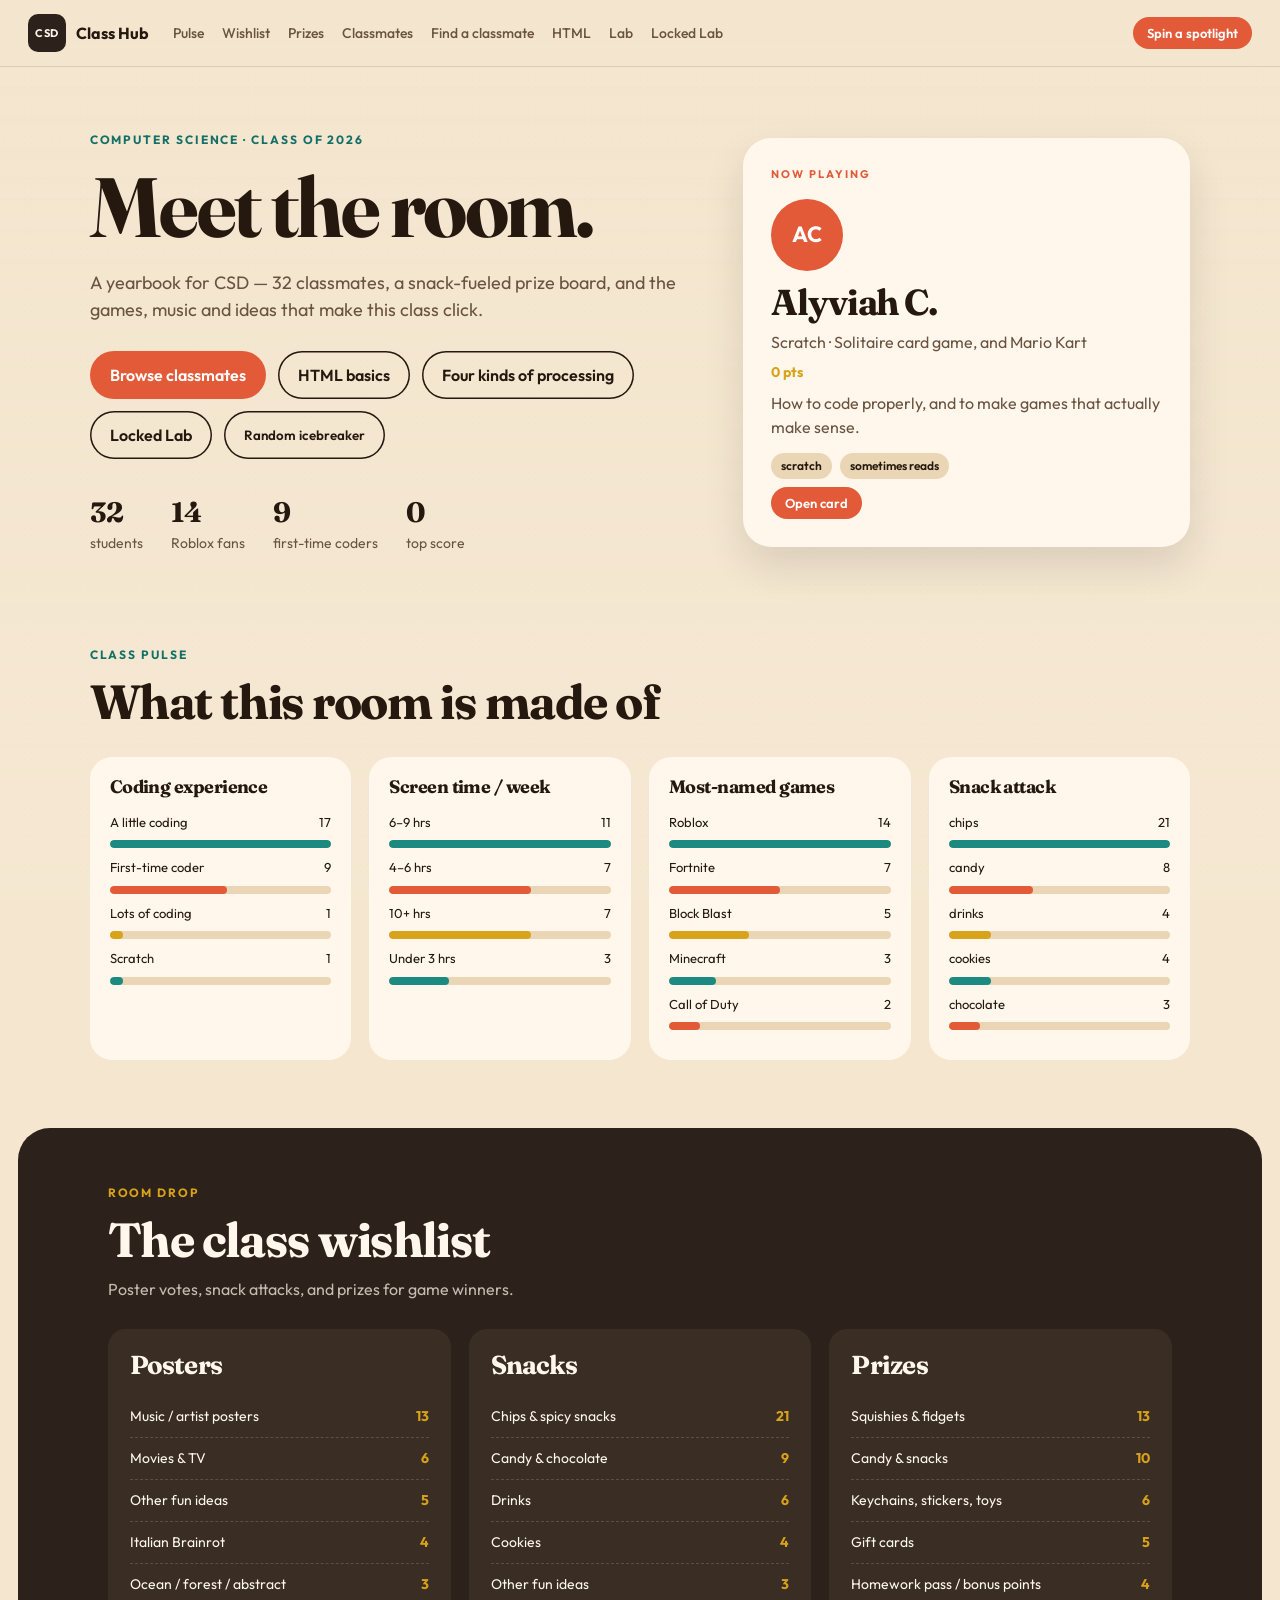
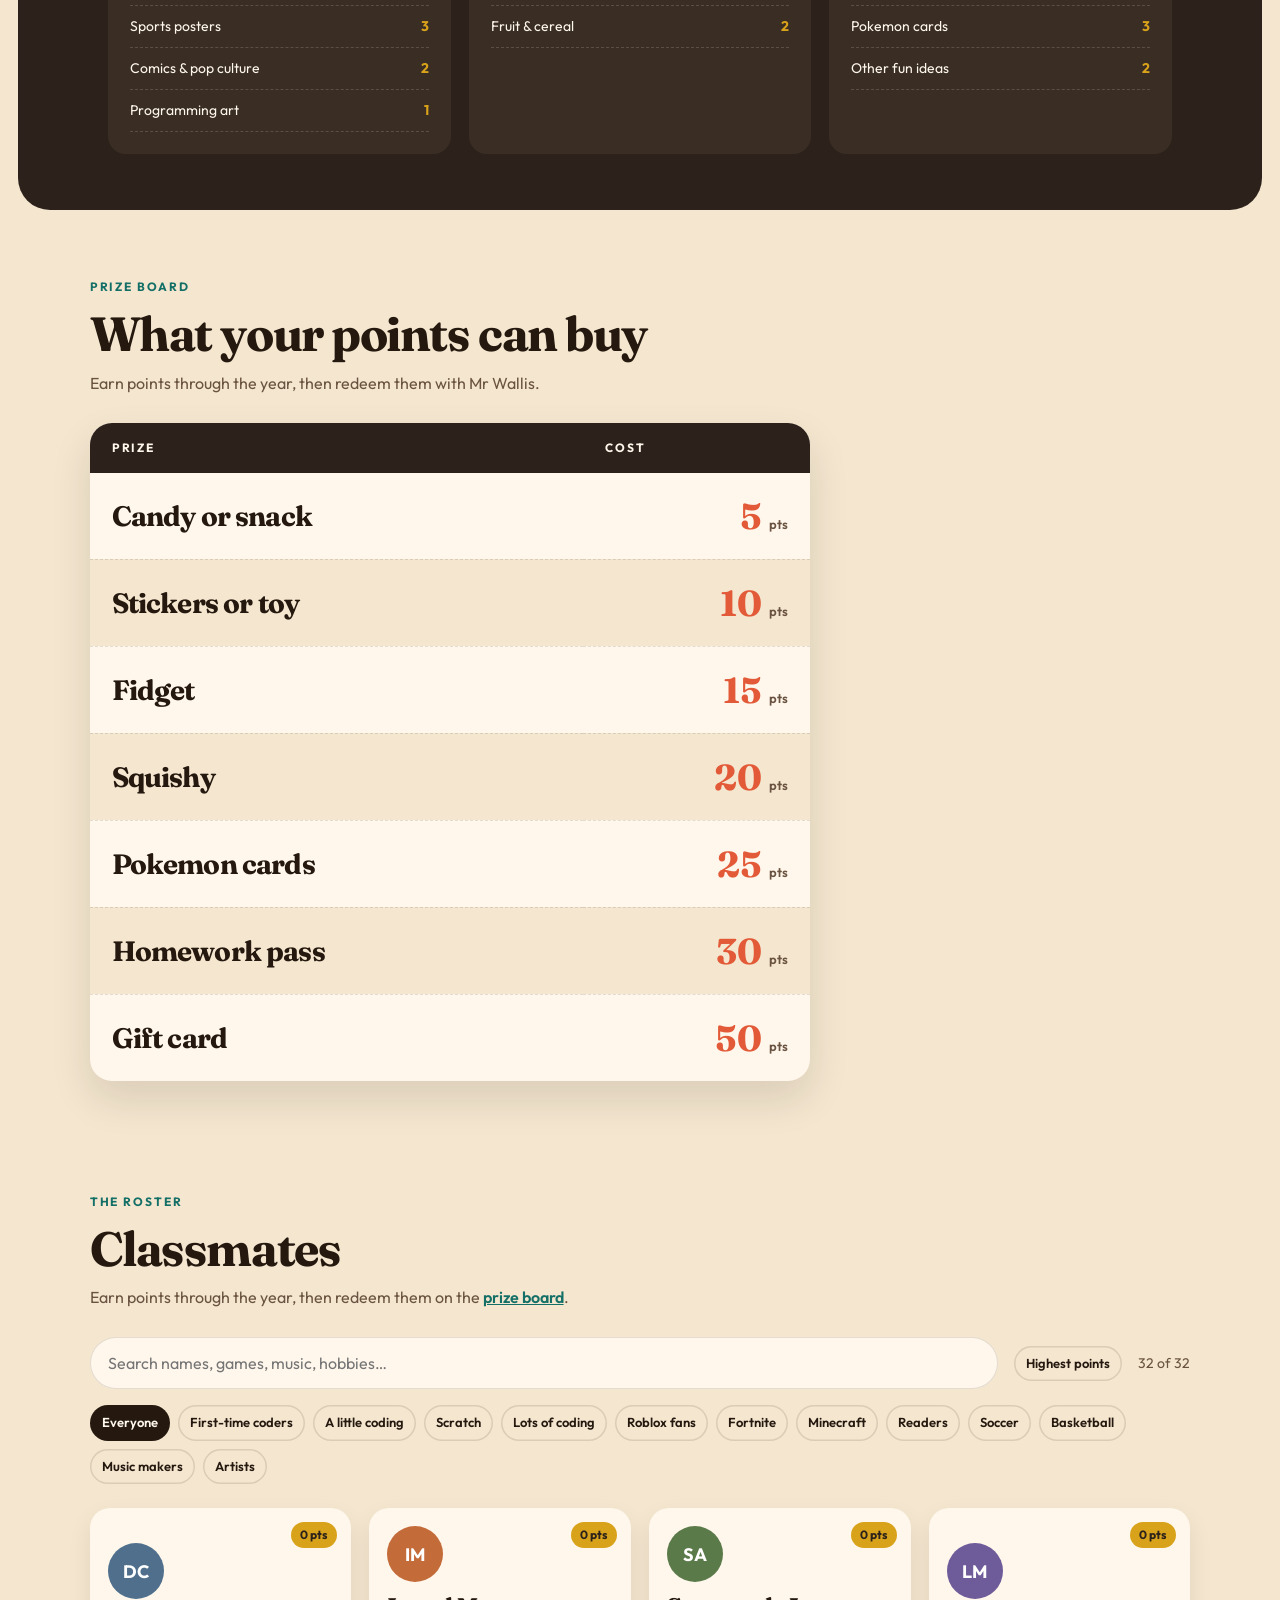
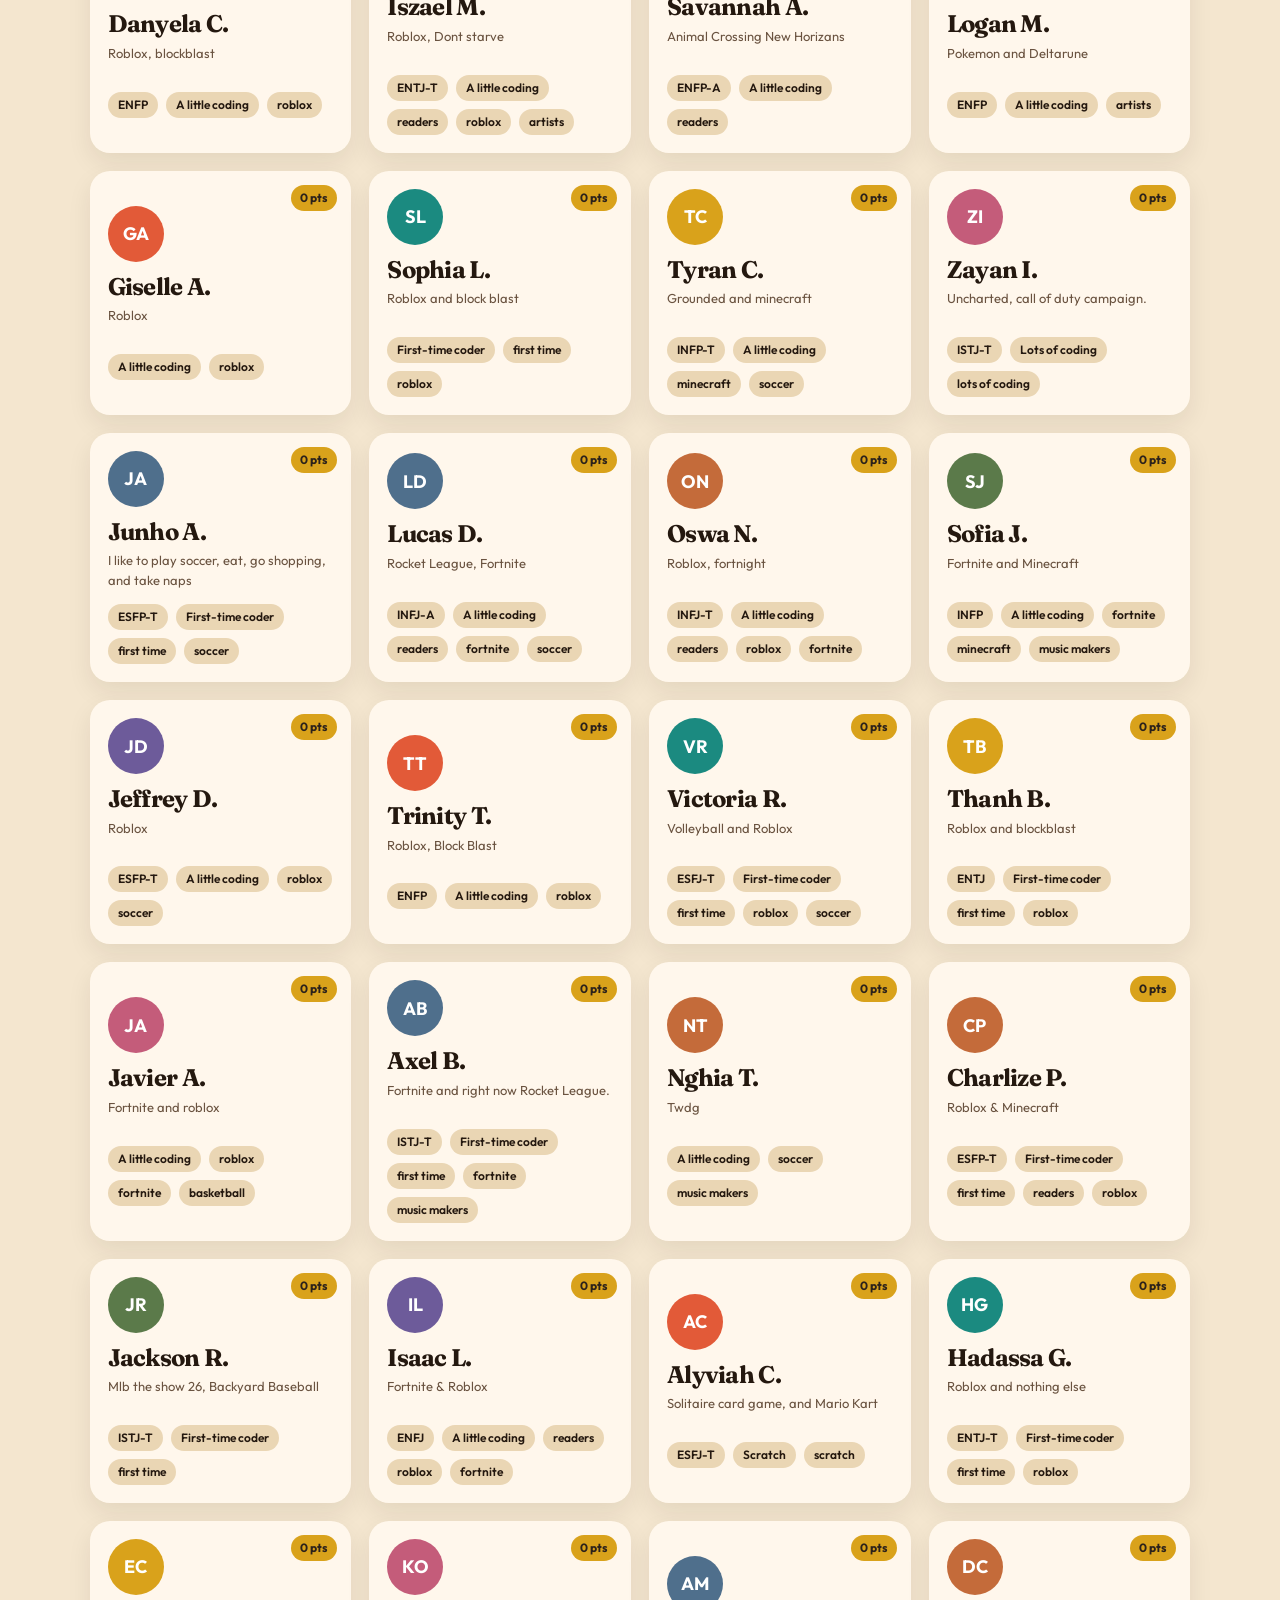
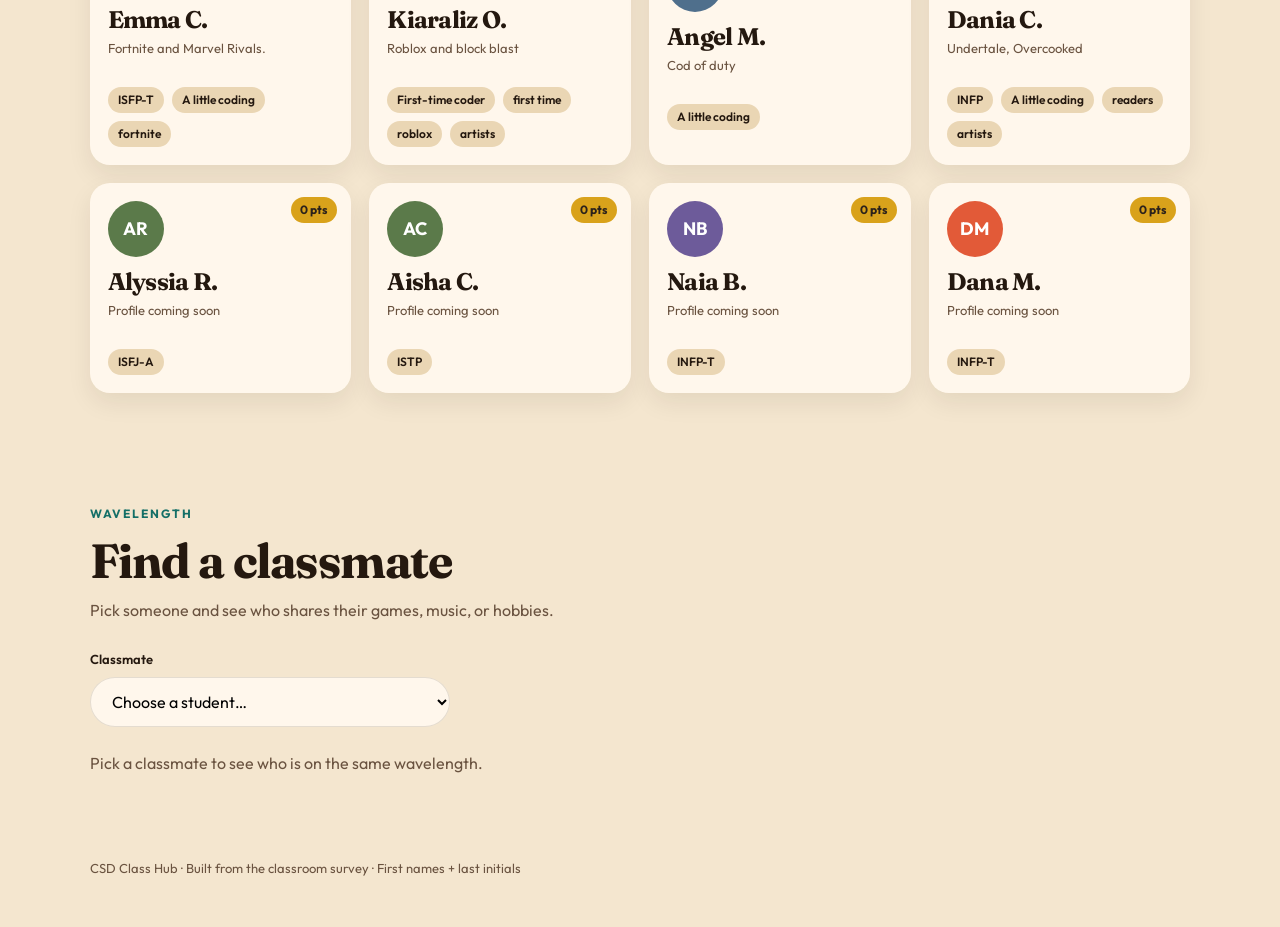
==== index.html @ 5a65ab63 "adding escape room" ====
<!doctype html>
<html lang="en">
  <head>
    <meta charset="UTF-8" />
    <meta name="viewport" content="width=device-width, initial-scale=1" />
    <title>CSD Class Hub</title>
    <link rel="preconnect" href="https://fonts.googleapis.com" />
    <link rel="preconnect" href="https://fonts.gstatic.com" crossorigin />
    <link
      href="https://fonts.googleapis.com/css2?family=Fraunces:opsz,wght@9..144,500;9..144,700&family=Outfit:wght@400;500;600;700&display=swap"
      rel="stylesheet"
    />
    <link rel="stylesheet" href="styles.css" />
  </head>
  <body>
    <div class="paper-grain" aria-hidden="true"></div>

    <header class="topbar">
      <a class="brand" href="#top">
        <span class="brand-mark" aria-hidden="true">CSD</span>
        <span class="brand-text">Class Hub</span>
      </a>
      <nav class="nav">
        <a href="#pulse">Pulse</a>
        <a href="#wishlist">Wishlist</a>
        <a href="#prizes">Prizes</a>
        <a href="#classmates">Classmates</a>
        <a href="#match">Find a classmate</a>
        <a href="html.html">HTML</a>
        <a href="lab.html">Lab</a>
        <a href="escape.html">Locked Lab</a>
      </nav>
      <a class="btn btn-tiny btn-ghost topbar-extra" href="html.html">HTML</a>
      <a class="btn btn-tiny btn-ghost topbar-extra" href="lab.html">Lab</a>
      <a class="btn btn-tiny btn-ghost topbar-extra" href="escape.html">Locked Lab</a>
      <span id="points-tools" class="points-tools" hidden>
        <button class="btn btn-tiny btn-ghost" type="button" data-points-export>
          Export points
        </button>
        <button class="btn btn-tiny btn-ghost" type="button" data-points-import>
          Import points
        </button>
      </span>
      <!-- <button class="btn btn-tiny teacher-btn" type="button" data-teacher id="teacher-btn">
        Teacher Test
      </button> -->
      <button class="btn btn-tiny" type="button" data-spotlight>Spin a spotlight</button>
      <input id="points-import" type="file" accept="application/json" hidden />
    </header>

    <!-- testting commit -->

    <main id="top">
      <section class="hero">
        <div class="hero-copy">
          <p class="kicker">Computer Science · Class of 2026</p>
          <h1>Meet the room.</h1>
          <p class="lede">
            A yearbook for CSD — 32 classmates, a snack-fueled prize board, and the games, music and
            ideas that make this class click.
          </p>
          <div class="hero-actions">
            <a class="btn btn-primary" href="#classmates">Browse classmates</a>
            <a class="btn btn-ghost" href="html.html">HTML basics</a>
            <a class="btn btn-ghost" href="lab.html">Four kinds of processing</a>
            <a class="btn btn-ghost" href="escape.html">Locked Lab</a>
            <button class="btn btn-ghost" type="button" data-spotlight>Random icebreaker</button>
          </div>
          <ul class="hero-stats">
            <li><strong id="stat-count">32</strong> students</li>
            <li><strong id="stat-roblox">0</strong> Roblox fans</li>
            <li><strong id="stat-first">0</strong> first-time coders</li>
            <li><strong id="stat-points">0</strong> top score</li>
          </ul>
        </div>

        <article class="spotlight" id="spotlight" aria-live="polite">
          <p class="spotlight-label">Now playing</p>
          <div class="spotlight-avatar" id="spotlight-avatar">??</div>
          <h2 id="spotlight-name">Loading…</h2>
          <p class="spotlight-meta" id="spotlight-meta"></p>
          <p class="spotlight-points" id="spotlight-points"></p>
          <p class="spotlight-blurb" id="spotlight-blurb"></p>
          <div class="chip-row" id="spotlight-chips"></div>
          <button class="btn btn-small" type="button" id="spotlight-open">Open card</button>
        </article>
      </section>

      <section class="section" id="pulse">
        <div class="section-head">
          <p class="kicker">Class pulse</p>
          <h2>What this room is made of</h2>
        </div>
        <div class="pulse-grid" id="pulse-grid"></div>
      </section>

      <section class="section wishlist-section" id="wishlist">
        <div class="section-head invert">
          <p class="kicker">Room drop</p>
          <h2>The class wishlist</h2>
          <p>Poster votes, snack attacks, and prizes for game winners.</p>
        </div>
        <div class="wishlist-grid" id="wishlist-grid"></div>
      </section>

      <section class="section" id="prizes">
        <div class="section-head">
          <p class="kicker">Prize board</p>
          <h2>What your points can buy</h2>
          <p>Earn points through the year, then redeem them with Mr Wallis.</p>
        </div>
        <div id="prize-grid"></div>
      </section>

      <section class="section" id="classmates">
        <div class="section-head">
          <p class="kicker">The roster</p>
          <h2>Classmates</h2>
          <p>
            Earn points through the year, then redeem them on the
            <a href="#prizes">prize board</a>.
          </p>
        </div>
        <div class="toolbar">
          <label class="search">
            <span class="sr-only">Search classmates</span>
            <input
              id="search"
              type="search"
              placeholder="Search names, games, music, hobbies…"
              autocomplete="off"
            />
          </label>
          <button class="filter-btn" type="button" data-sort="points" id="sort-points">
            Highest points
          </button>
          <p class="result-count" id="result-count"></p>
        </div>
        <div class="filters" id="filters" role="tablist" aria-label="Filters"></div>
        <div class="card-grid" id="card-grid"></div>
      </section>

      <section class="section match-section" id="match">
        <div class="section-head">
          <p class="kicker">Wavelength</p>
          <h2>Find a classmate</h2>
          <p>Pick someone and see who shares their games, music, or hobbies.</p>
        </div>
        <div class="match-controls">
          <label>
            <span>Classmate</span>
            <select id="match-select">
              <option value="">Choose a student…</option>
            </select>
          </label>
        </div>
        <div id="match-results" class="match-results"></div>
      </section>
    </main>

    <footer class="footer">
      <p>CSD Class Hub · Built from the classroom survey · First names + last initials</p>
    </footer>

    <dialog class="modal" id="modal">
      <div class="modal-inner">
        <button class="modal-close" type="button" id="modal-close" aria-label="Close">×</button>
        <div id="modal-body"></div>
      </div>
    </dialog>

    <dialog class="modal" id="teacher-dialog">
      <div class="modal-inner">
        <button class="modal-close" type="button" id="teacher-dialog-close" aria-label="Close">
          ×
        </button>
        <form id="teacher-form">
          <p class="kicker">Scorekeeper</p>
          <h2 id="teacher-dialog-title">Teacher unlock</h2>
          <p class="lede" id="teacher-dialog-copy">Enter your PIN to award and redeem points.</p>
          <label class="teacher-pin-field">
            <span class="sr-only">PIN</span>
            <input
              id="teacher-pin"
              type="password"
              inputmode="numeric"
              autocomplete="off"
              minlength="4"
              required
            />
          </label>
          <button class="btn btn-primary" type="submit" id="teacher-submit">Unlock</button>
        </form>
      </div>
    </dialog>

    <script src="data.js"></script>
    <script src="points.js"></script>
    <script src="app.js"></script>
  </body>
</html>
---- styles.css ----
:root {
  --paper: #f4e6cf;
  --paper-2: #ead6b4;
  --cream: #fff7ec;
  --ink: #24180f;
  --ink-soft: #6a5340;
  --coral: #e25a38;
  --coral-deep: #c44728;
  --teal: #1b8a80;
  --teal-deep: #146f67;
  --gold: #d9a21b;
  --stamp: #2c221b;
  --line: rgba(36, 24, 15, 0.12);
  --shadow: 0 18px 40px rgba(36, 24, 15, 0.12);
  --serif: "Fraunces", "Iowan Old Style", Georgia, serif;
  --sans: "Outfit", "Avenir Next", system-ui, sans-serif;
  --radius: 22px;
}

* {
  box-sizing: border-box;
}

html {
  scroll-behavior: smooth;
}

body {
  margin: 0;
  color: var(--ink);
  background: var(--paper);
  font-family: var(--sans);
  line-height: 1.5;
}

.paper-grain {
  pointer-events: none;
  position: fixed;
  inset: 0;
  z-index: 0;
  opacity: 0.35;
  background-image:
    radial-gradient(rgba(36, 24, 15, 0.05) 0.6px, transparent 0.7px),
    linear-gradient(180deg, transparent, rgba(255, 247, 236, 0.35));
  background-size: 7px 7px, 100% 100%;
}

body > *:not(.paper-grain) {
  position: relative;
  z-index: 1;
}

h1,
h2,
h3 {
  font-family: var(--serif);
  font-weight: 700;
  letter-spacing: -0.03em;
  line-height: 1.1;
  margin: 0;
}

p {
  margin: 0;
}

a {
  color: inherit;
}

.sr-only {
  position: absolute;
  width: 1px;
  height: 1px;
  padding: 0;
  margin: -1px;
  overflow: hidden;
  clip: rect(0, 0, 0, 0);
  border: 0;
}

.topbar {
  position: sticky;
  top: 0;
  z-index: 20;
  display: flex;
  align-items: center;
  flex-wrap: wrap;
  gap: 12px 24px;
  padding: 14px 28px;
  background: rgba(244, 230, 207, 0.88);
  backdrop-filter: blur(14px);
  border-bottom: 1px solid var(--line);
}

.brand {
  display: flex;
  align-items: center;
  gap: 10px;
  text-decoration: none;
  font-weight: 700;
}

.brand-mark {
  display: grid;
  place-items: center;
  width: 38px;
  height: 38px;
  border-radius: 10px;
  background: var(--stamp);
  color: var(--cream);
  font-size: 11px;
  letter-spacing: 0.08em;
}

.nav {
  display: flex;
  gap: 18px;
  margin-right: auto;
  font-size: 14px;
  font-weight: 500;
}

.nav a {
  text-decoration: none;
  color: var(--ink-soft);
}

.nav a:hover {
  color: var(--ink);
}

.btn.topbar-extra {
  display: none;
}

.btn {
  border: 0;
  cursor: pointer;
  font-family: inherit;
  font-weight: 600;
  text-decoration: none;
  display: inline-flex;
  align-items: center;
  justify-content: center;
  border-radius: 999px;
  transition: transform 0.18s ease, background 0.18s ease;
}

.btn:hover {
  transform: translateY(-1px);
}

.btn:active {
  transform: translateY(1px);
}

.btn-primary,
.btn-tiny,
.btn-small {
  background: var(--coral);
  color: white;
}

.btn-primary {
  padding: 12px 20px;
}

.btn-tiny {
  padding: 8px 14px;
  font-size: 13px;
}

.btn-small {
  padding: 8px 14px;
  font-size: 13px;
  margin-top: 8px;
}

.btn-ghost {
  background: transparent;
  color: var(--ink);
  padding: 12px 20px;
  box-shadow: inset 0 0 0 1.5px var(--ink);
}

.hero {
  display: grid;
  grid-template-columns: 1.15fr 0.85fr;
  gap: 48px;
  align-items: center;
  padding: 64px 7vw 36px;
}

.kicker {
  font-size: 12px;
  font-weight: 700;
  letter-spacing: 0.16em;
  text-transform: uppercase;
  color: var(--teal-deep);
  margin-bottom: 12px;
}

h1 {
  font-size: clamp(48px, 7vw, 84px);
}

.lede {
  margin-top: 16px;
  max-width: 38rem;
  font-size: 18px;
  color: var(--ink-soft);
}

.hero-actions {
  display: flex;
  gap: 12px;
  margin-top: 28px;
  flex-wrap: wrap;
}

.hero-stats {
  display: flex;
  gap: 28px;
  list-style: none;
  padding: 0;
  margin: 32px 0 0;
  color: var(--ink-soft);
  font-size: 14px;
}

.hero-stats strong {
  display: block;
  font-family: var(--serif);
  font-size: 28px;
  color: var(--ink);
}

.spotlight {
  background: var(--cream);
  border-radius: 28px;
  padding: 28px;
  box-shadow: var(--shadow);
  transform: rotate(1.2deg);
  animation: rise 0.7s ease both;
}

.spotlight.is-swap {
  animation: pop 0.45s ease;
}

.spotlight-label {
  font-size: 11px;
  font-weight: 700;
  letter-spacing: 0.18em;
  text-transform: uppercase;
  color: var(--coral);
}

.spotlight-avatar,
.avatar {
  display: grid;
  place-items: center;
  width: 72px;
  height: 72px;
  margin: 16px 0 12px;
  border-radius: 50%;
  color: white;
  font-weight: 700;
  font-size: 22px;
}

.spotlight h2 {
  font-size: 36px;
}

.spotlight-meta,
.spotlight-blurb {
  color: var(--ink-soft);
  margin-top: 8px;
}

.chip-row {
  display: flex;
  flex-wrap: wrap;
  gap: 8px;
  margin-top: 14px;
}

.chip {
  background: var(--paper-2);
  color: var(--ink);
  border-radius: 999px;
  padding: 4px 10px;
  font-size: 12px;
  font-weight: 600;
}

.section {
  padding: 56px 7vw;
  scroll-margin-top: 76px;
}

.section-head {
  max-width: 40rem;
  margin-bottom: 28px;
}

.section-head h2 {
  font-size: clamp(32px, 4vw, 48px);
}

.section-head p:last-child {
  margin-top: 10px;
  color: var(--ink-soft);
}

.pulse-grid,
.wishlist-grid,
.card-grid {
  display: grid;
  gap: 18px;
}

.pulse-grid {
  grid-template-columns: repeat(4, 1fr);
}

.panel {
  background: var(--cream);
  border-radius: var(--radius);
  padding: 20px;
  animation: rise 0.6s ease both;
}

.panel h3 {
  font-size: 18px;
  margin-bottom: 16px;
}

.bar {
  display: grid;
  grid-template-columns: 1fr auto;
  gap: 8px;
  align-items: center;
  margin-bottom: 10px;
  font-size: 13px;
}

.bar-track {
  grid-column: 1 / -1;
  height: 8px;
  border-radius: 99px;
  background: var(--paper-2);
  overflow: hidden;
}

.bar-fill {
  height: 100%;
  width: 0;
  background: var(--teal);
  border-radius: inherit;
  transition: width 0.8s ease;
}

.bar:nth-child(3n) .bar-fill {
  background: var(--coral);
}

.bar:nth-child(4n) .bar-fill {
  background: var(--gold);
}

.wishlist-section {
  background: var(--stamp);
  color: var(--cream);
  margin: 12px 18px;
  border-radius: 32px;
}

.section-head.invert .kicker {
  color: var(--gold);
}

.section-head.invert p:last-child {
  color: rgba(255, 247, 236, 0.72);
}

.wishlist-grid {
  grid-template-columns: repeat(3, 1fr);
}

.ticket {
  background: #3a2e24;
  border-radius: 18px;
  padding: 22px;
  min-height: 280px;
}

.ticket ul {
  list-style: none;
  padding: 0;
  margin: 0;
}

.ticket h3 {
  font-size: 26px;
  margin-bottom: 16px;
}

.ticket li {
  display: flex;
  justify-content: space-between;
  gap: 12px;
  padding: 10px 0;
  border-bottom: 1px dashed rgba(255, 247, 236, 0.16);
  font-size: 14px;
}

.ticket b {
  color: var(--gold);
}

.section-head a {
  color: var(--teal-deep);
  font-weight: 600;
}

.prize-chart {
  width: 100%;
  max-width: 720px;
  border-collapse: collapse;
  background: var(--cream);
  border-radius: 22px;
  overflow: hidden;
  box-shadow: var(--shadow);
}

.prize-chart th,
.prize-chart td {
  padding: 16px 22px;
  text-align: left;
}

.prize-chart thead th {
  font-size: 12px;
  font-weight: 700;
  letter-spacing: 0.16em;
  text-transform: uppercase;
  background: var(--stamp);
  color: var(--cream);
}

.prize-chart tbody th {
  font-family: var(--serif);
  font-size: clamp(22px, 3vw, 28px);
  font-weight: 700;
  letter-spacing: -0.03em;
}

.prize-chart tbody tr:nth-child(even) {
  background: var(--paper);
}

.prize-chart tbody tr:not(:last-child) th,
.prize-chart tbody tr:not(:last-child) td {
  border-bottom: 1px dashed var(--line);
}

.prize-chart td {
  text-align: right;
  white-space: nowrap;
}

.prize-chart td b {
  font-family: var(--serif);
  font-size: clamp(28px, 4vw, 36px);
  font-weight: 700;
  color: var(--coral);
}

.prize-chart td span {
  margin-left: 4px;
  font-size: 13px;
  font-weight: 600;
  color: var(--ink-soft);
}

.toolbar {
  display: flex;
  align-items: center;
  gap: 16px;
  margin-bottom: 16px;
}

.search {
  flex: 1;
}

.search input,
.match-controls select {
  width: 100%;
  border: 0;
  border-radius: 999px;
  padding: 14px 18px;
  font: inherit;
  background: var(--cream);
  box-shadow: inset 0 0 0 1px var(--line);
}

.result-count {
  color: var(--ink-soft);
  font-size: 14px;
  white-space: nowrap;
}

.filters {
  display: flex;
  flex-wrap: wrap;
  gap: 8px;
  margin-bottom: 24px;
}

.filter-btn {
  border: 0;
  background: transparent;
  box-shadow: inset 0 0 0 1.5px var(--line);
  color: var(--ink);
  border-radius: 999px;
  padding: 8px 12px;
  font: inherit;
  font-size: 13px;
  font-weight: 600;
  cursor: pointer;
}

.filter-btn.is-on,
.filter-btn:hover {
  background: var(--ink);
  color: var(--cream);
  box-shadow: none;
}

.card-grid {
  grid-template-columns: repeat(auto-fill, minmax(230px, 1fr));
}

.person-card {
  position: relative;
  background: var(--cream);
  border-radius: 20px;
  padding: 18px;
  text-align: left;
  cursor: pointer;
  border: 0;
  font: inherit;
  color: inherit;
  box-shadow: 0 10px 24px rgba(36, 24, 15, 0.08);
  animation: rise 0.5s ease both;
  transition: transform 0.2s ease;
}

.points-badge {
  position: absolute;
  top: 14px;
  right: 14px;
  background: var(--gold);
  color: var(--stamp);
  border-radius: 999px;
  padding: 4px 9px;
  font-size: 12px;
  font-weight: 700;
}

.spotlight-points {
  margin-top: 8px;
  color: var(--gold);
  font-weight: 700;
  font-size: 14px;
}

.points-tools {
  display: flex;
  flex-wrap: wrap;
  gap: 8px;
}

.points-tools[hidden] {
  display: none;
}

.teacher-btn.is-on {
  background: var(--teal);
}

.btn-ghost.btn-tiny,
.btn-ghost.btn-small {
  background: transparent;
  color: var(--ink);
  box-shadow: inset 0 0 0 1.5px var(--ink);
  padding: 8px 14px;
}

.points-tools .btn-ghost {
  color: var(--ink);
  background: transparent;
  box-shadow: inset 0 0 0 1.5px var(--ink);
}

.points-panel {
  margin-top: 18px;
  padding: 16px;
  background: var(--paper);
  border-radius: 16px;
}

.points-head {
  display: flex;
  align-items: baseline;
  justify-content: space-between;
  gap: 12px;
}

.points-head .kicker {
  margin-bottom: 0;
}

.points-total {
  font-family: var(--serif);
  font-size: 28px;
  font-weight: 700;
  letter-spacing: -0.03em;
}

.points-total span {
  font-family: var(--sans);
  font-size: 13px;
  font-weight: 600;
  color: var(--ink-soft);
}

.points-msg,
.points-locked {
  margin-top: 10px;
  font-size: 14px;
  color: var(--coral-deep);
}

.points-locked {
  color: var(--ink-soft);
}

.points-sub {
  margin: 14px 0 8px;
  font-size: 11px;
  font-weight: 700;
  letter-spacing: 0.12em;
  text-transform: uppercase;
  color: var(--teal-deep);
}

.points-actions {
  display: flex;
  flex-wrap: wrap;
  gap: 8px;
  margin-top: 12px;
}

.points-actions .btn {
  margin-top: 0;
}

.points-note,
.points-custom,
.teacher-pin-field {
  display: block;
  margin-top: 12px;
}

.points-note input,
.points-custom input,
.teacher-pin-field input {
  width: 100%;
  border: 0;
  border-radius: 999px;
  padding: 12px 16px;
  font: inherit;
  background: var(--cream);
  box-shadow: inset 0 0 0 1px var(--line);
}

.points-custom {
  display: flex;
  gap: 8px;
  align-items: center;
}

.points-custom input {
  flex: 1;
  min-width: 0;
}

.points-custom .btn {
  margin-top: 0;
  flex-shrink: 0;
}

.points-log {
  list-style: none;
  padding: 12px 0 0;
  margin: 12px 0 0;
  border-top: 1px dashed var(--line);
}

.points-log li {
  display: grid;
  grid-template-columns: auto 1fr auto;
  gap: 10px;
  align-items: baseline;
  padding: 6px 0;
  font-size: 13px;
}

.points-log b {
  color: var(--teal-deep);
  font-variant-numeric: tabular-nums;
}

.points-log time {
  color: var(--ink-soft);
  font-size: 12px;
}

.modal-inner .lede {
  margin: 8px 0 16px;
  font-size: 15px;
}

#teacher-form .btn-primary {
  margin-top: 16px;
}

.person-card:hover {
  transform: translateY(-6px) rotate(-0.6deg);
}

.person-card .avatar {
  width: 56px;
  height: 56px;
  font-size: 18px;
  margin: 0 0 12px;
}

.person-card h3 {
  font-size: 24px;
}

.person-card .meta {
  color: var(--ink-soft);
  font-size: 13px;
  margin: 6px 0 10px;
  min-height: 2.6em;
}

.match-controls {
  max-width: 360px;
  margin-bottom: 24px;
}

.match-controls span {
  display: block;
  font-size: 13px;
  font-weight: 600;
  margin-bottom: 8px;
}

.match-results {
  display: grid;
  gap: 12px;
}

.match-card {
  display: grid;
  grid-template-columns: auto 1fr auto;
  gap: 14px;
  align-items: center;
  background: var(--cream);
  border-radius: 16px;
  padding: 14px 16px;
  cursor: pointer;
  border: 0;
  font: inherit;
  text-align: left;
  color: inherit;
}

.match-card .avatar {
  width: 44px;
  height: 44px;
  font-size: 14px;
  margin: 0;
}

.match-empty {
  color: var(--ink-soft);
}

.footer {
  padding: 28px 7vw 48px;
  color: var(--ink-soft);
  font-size: 13px;
}

.modal {
  border: 0;
  padding: 0;
  background: transparent;
  max-width: min(640px, calc(100vw - 32px));
}

.modal::backdrop {
  background: rgba(36, 24, 15, 0.45);
}

.modal-inner {
  background: var(--cream);
  border-radius: 28px;
  padding: 28px;
  position: relative;
  box-shadow: var(--shadow);
}

.modal-close {
  position: absolute;
  top: 12px;
  right: 16px;
  border: 0;
  background: transparent;
  font-size: 28px;
  cursor: pointer;
  color: var(--ink-soft);
}

.modal-grid {
  display: grid;
  gap: 10px;
  margin-top: 18px;
}

.modal-grid div {
  background: var(--paper);
  border-radius: 14px;
  padding: 12px 14px;
}

.modal-grid dt {
  font-size: 11px;
  font-weight: 700;
  letter-spacing: 0.12em;
  text-transform: uppercase;
  color: var(--teal-deep);
}

.modal-grid dd {
  margin: 4px 0 0;
}

.hope-quote {
  margin-top: 16px;
  padding: 14px 16px;
  border-left: 3px solid var(--coral);
  font-family: var(--serif);
  font-size: 20px;
  line-height: 1.35;
}

@keyframes rise {
  from {
    opacity: 0;
    transform: translateY(16px);
  }
  to {
    opacity: 1;
    transform: none;
  }
}

@keyframes pop {
  0% {
    transform: rotate(1.2deg) scale(0.96);
  }
  60% {
    transform: rotate(-1deg) scale(1.03);
  }
  100% {
    transform: rotate(1.2deg) scale(1);
  }
}

@media (max-width: 980px) {
  .hero,
  .pulse-grid,
  .wishlist-grid {
    grid-template-columns: 1fr;
  }

  .nav {
    display: none;
  }

  .btn.topbar-extra {
    display: inline-flex;
    margin-right: auto;
  }

  .wishlist-section {
    margin: 0;
    border-radius: 0;
  }
}

@media (prefers-reduced-motion: reduce) {
  *,
  *::before,
  *::after {
    animation: none !important;
    transition: none !important;
    scroll-behavior: auto !important;
  }
}
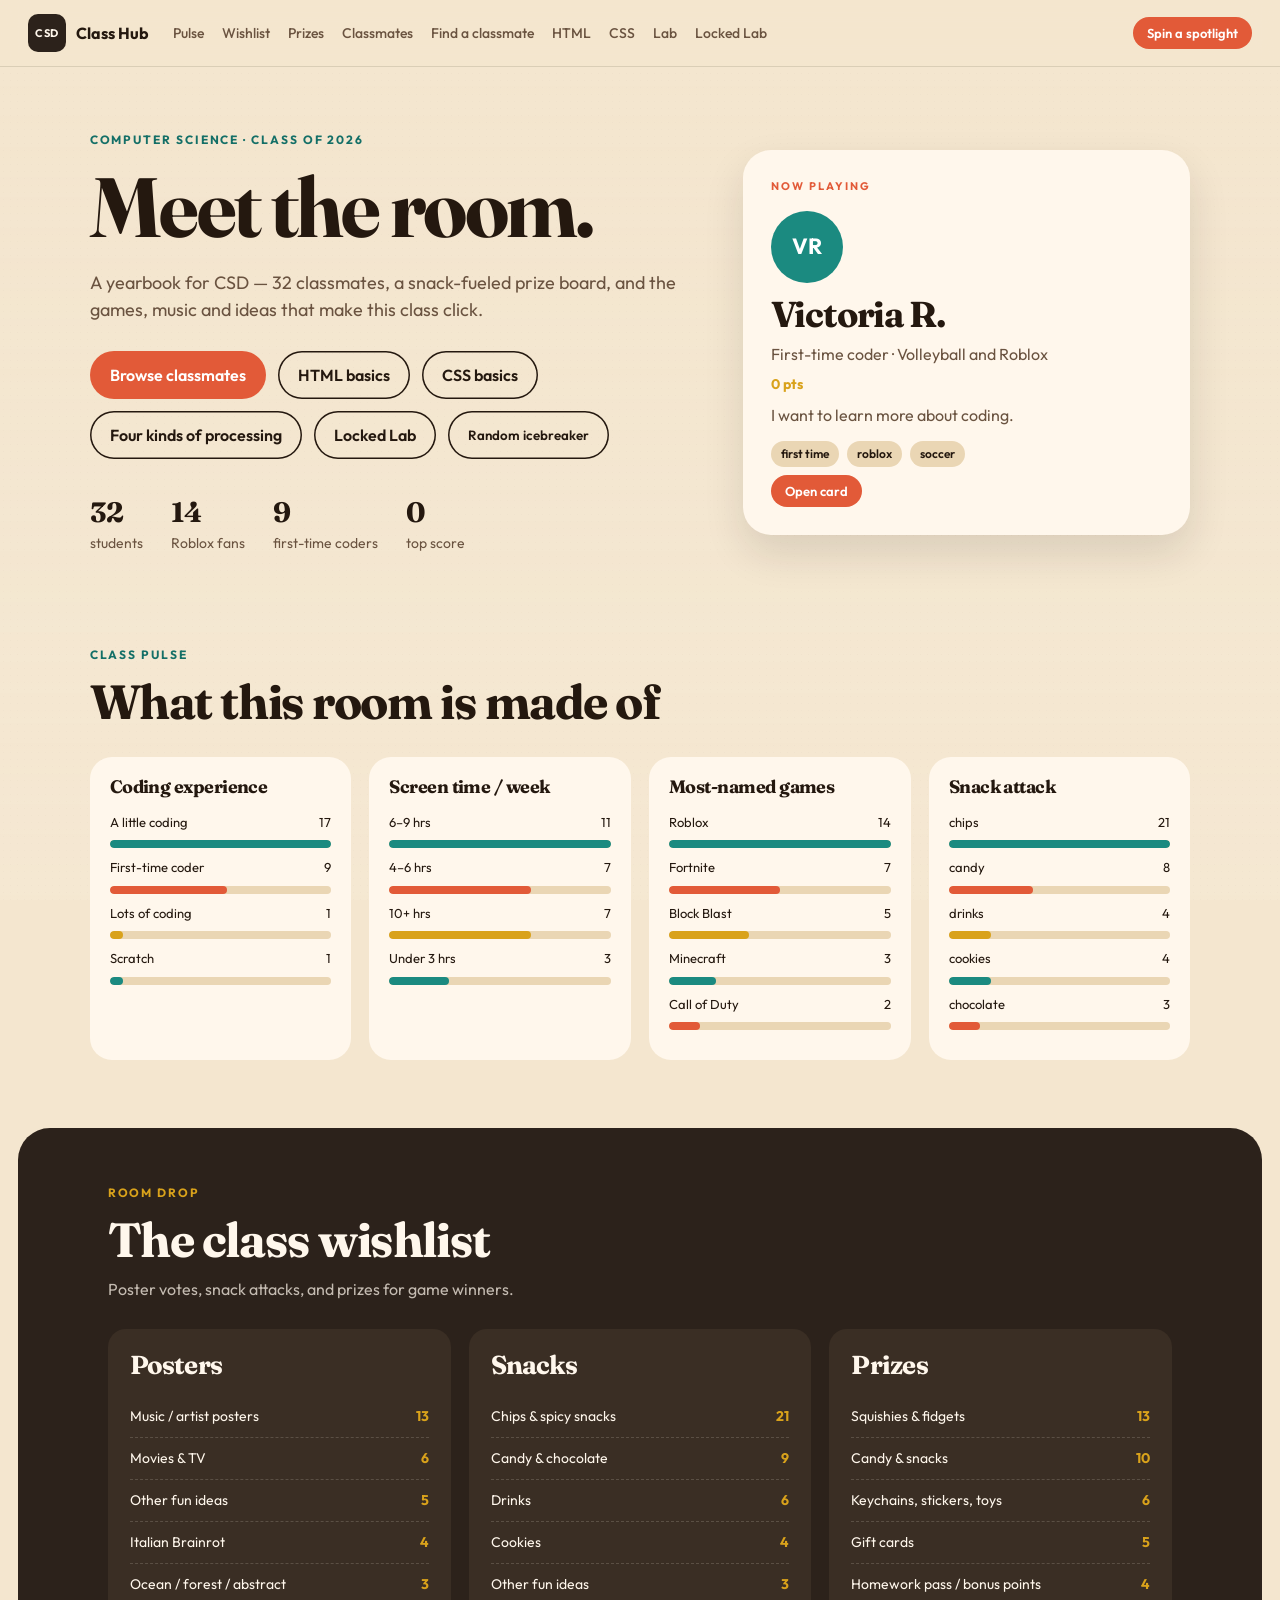
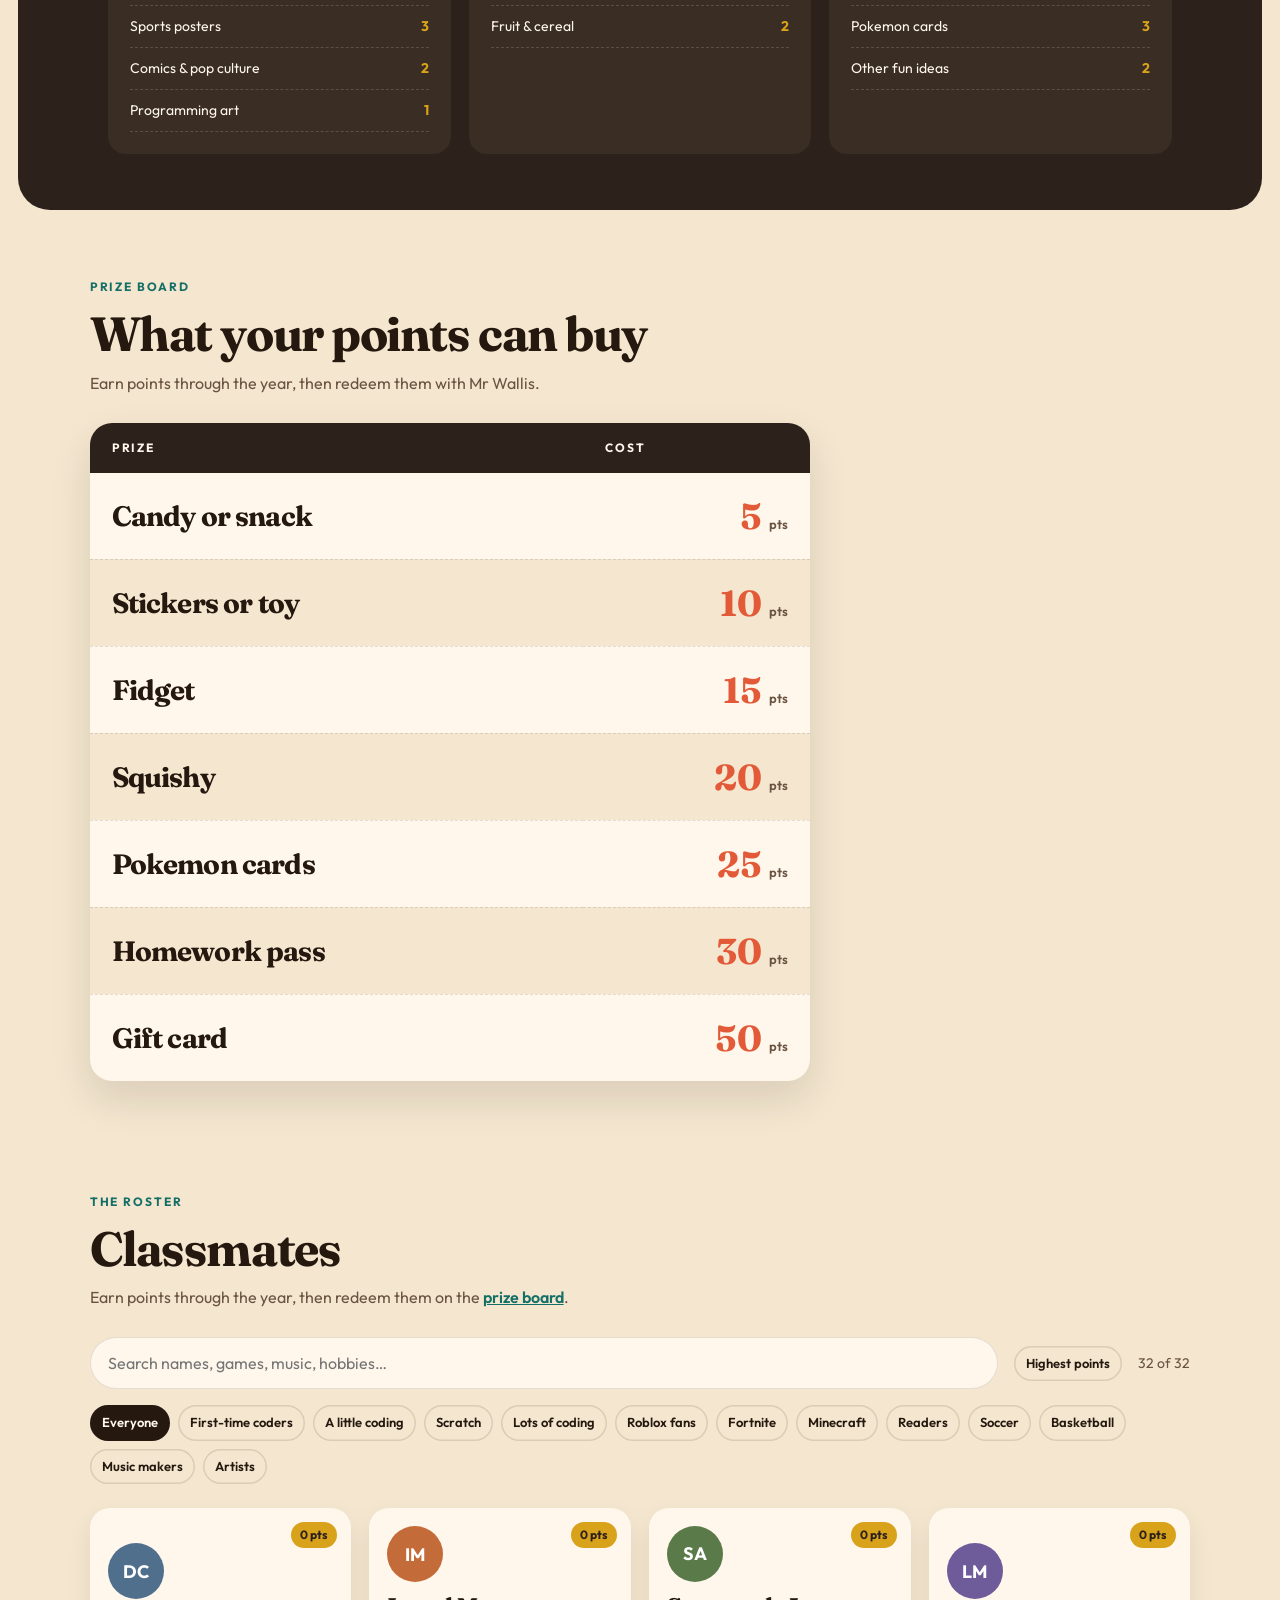
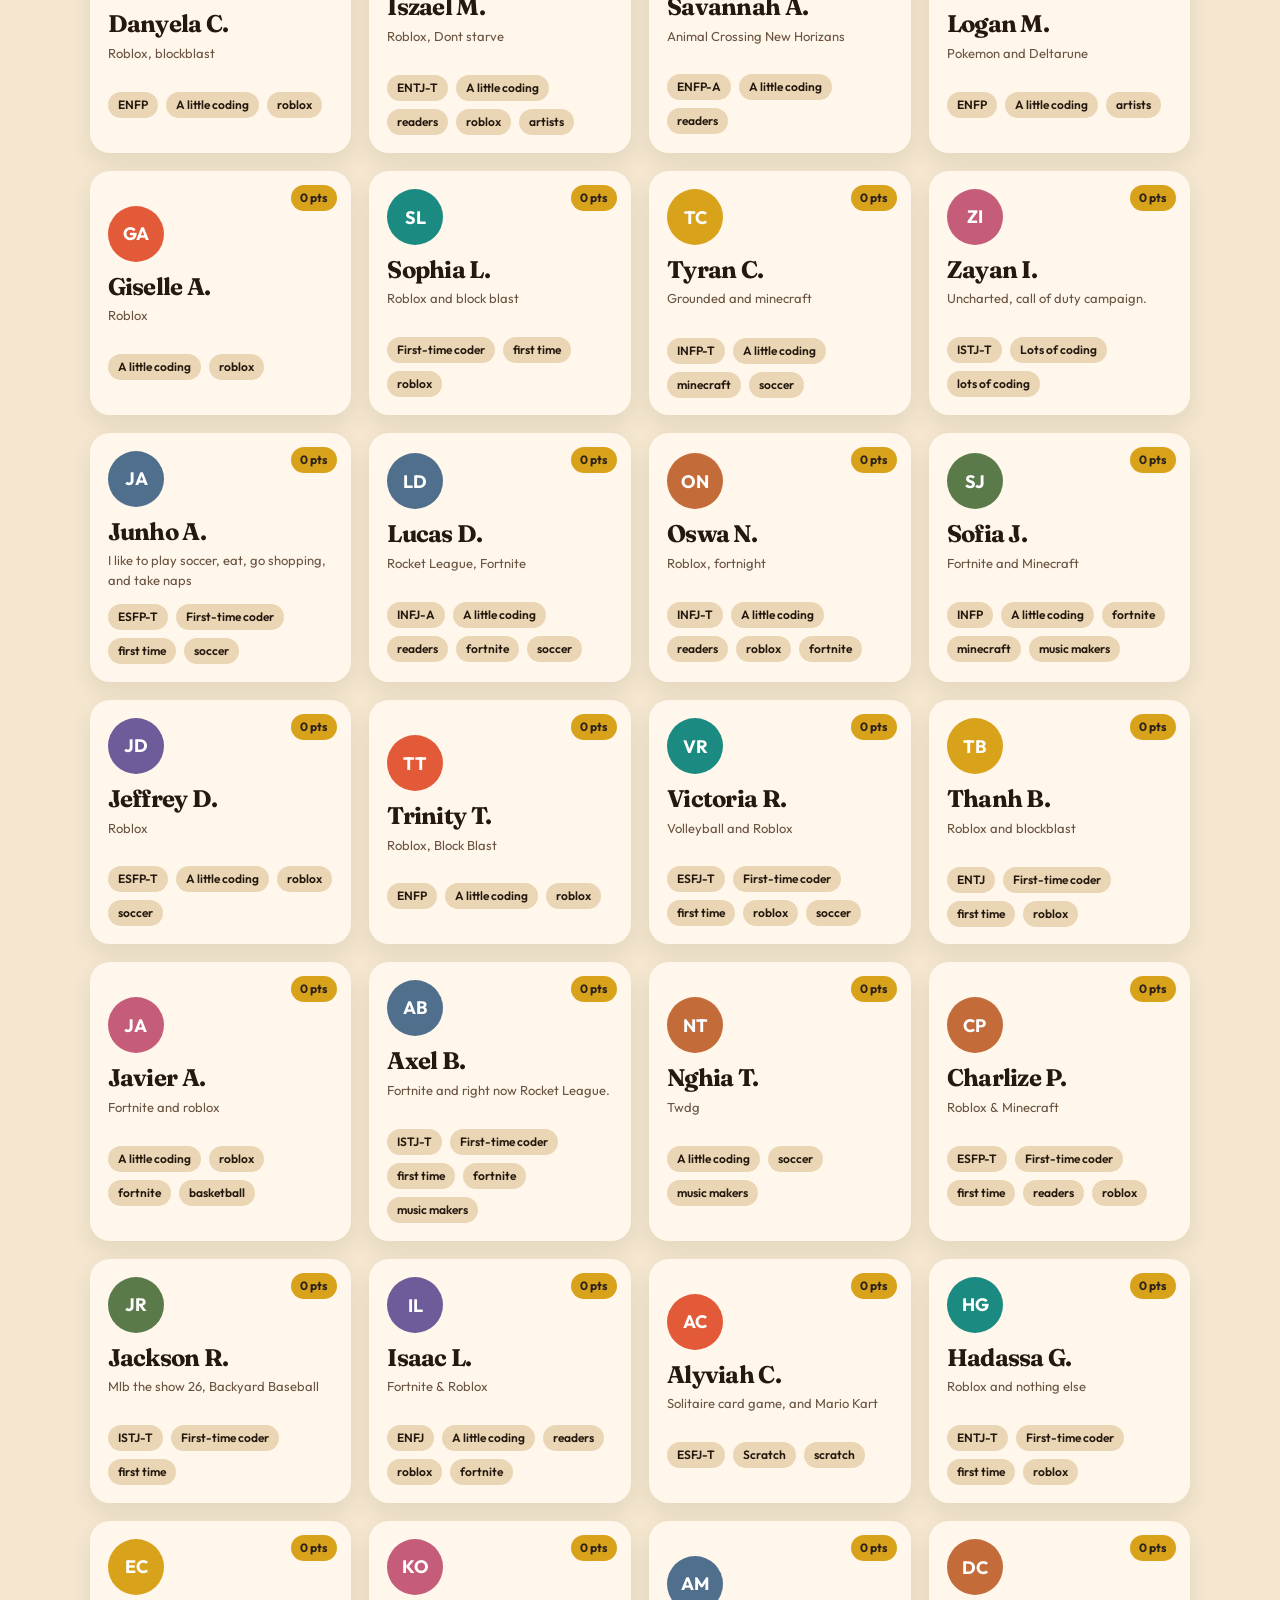
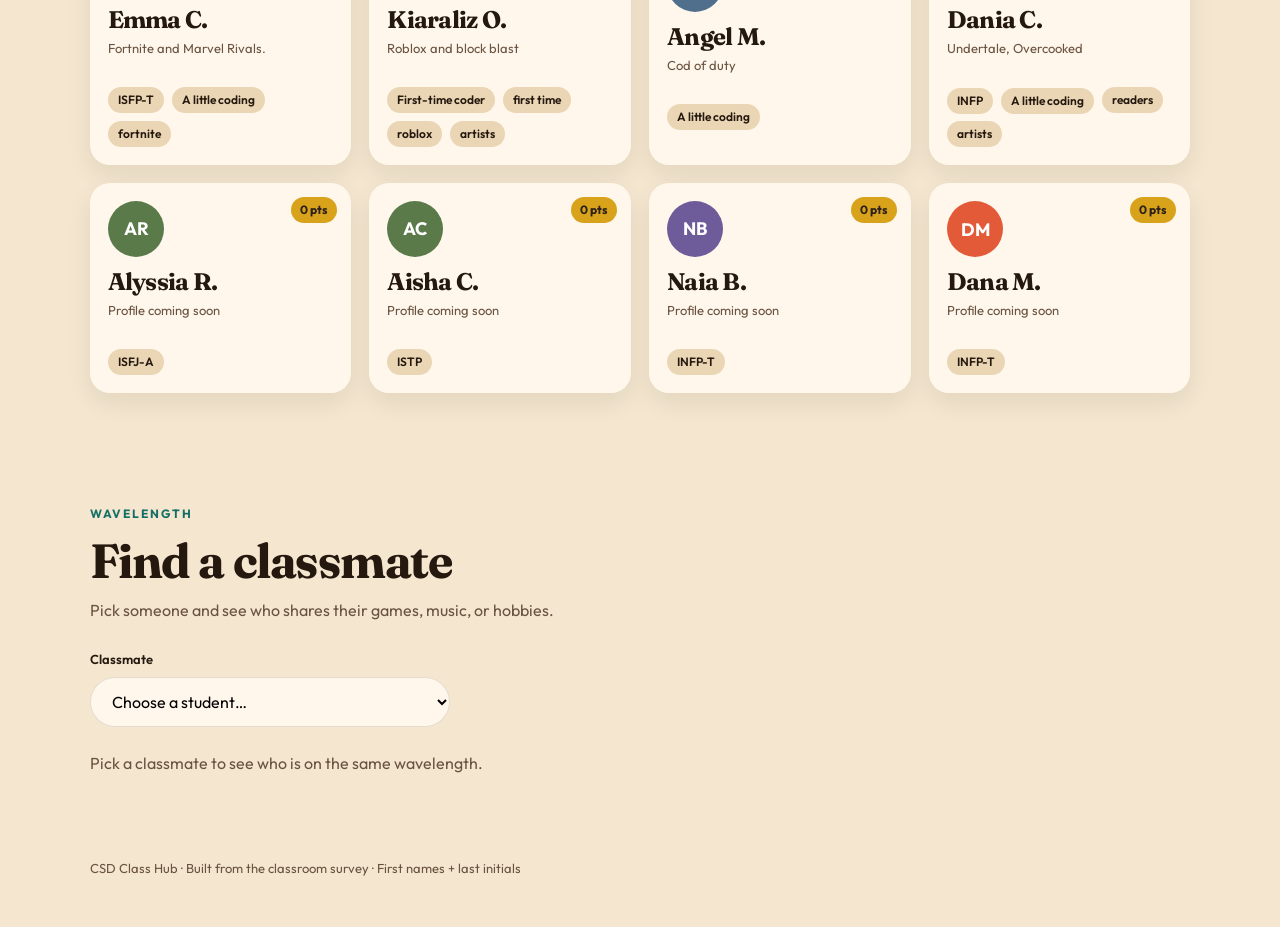
==== commit 18ec6e80: "adding css page" ====
--- a/index.html
+++ b/index.html
@@ -27,10 +27,12 @@
         <a href="#classmates">Classmates</a>
         <a href="#match">Find a classmate</a>
         <a href="html.html">HTML</a>
+        <a href="css.html">CSS</a>
         <a href="lab.html">Lab</a>
         <a href="escape.html">Locked Lab</a>
       </nav>
       <a class="btn btn-tiny btn-ghost topbar-extra" href="html.html">HTML</a>
+      <a class="btn btn-tiny btn-ghost topbar-extra" href="css.html">CSS</a>
       <a class="btn btn-tiny btn-ghost topbar-extra" href="lab.html">Lab</a>
       <a class="btn btn-tiny btn-ghost topbar-extra" href="escape.html">Locked Lab</a>
       <span id="points-tools" class="points-tools" hidden>
@@ -62,6 +64,7 @@
           <div class="hero-actions">
             <a class="btn btn-primary" href="#classmates">Browse classmates</a>
             <a class="btn btn-ghost" href="html.html">HTML basics</a>
+            <a class="btn btn-ghost" href="css.html">CSS basics</a>
             <a class="btn btn-ghost" href="lab.html">Four kinds of processing</a>
             <a class="btn btn-ghost" href="escape.html">Locked Lab</a>
             <button class="btn btn-ghost" type="button" data-spotlight>Random icebreaker</button>
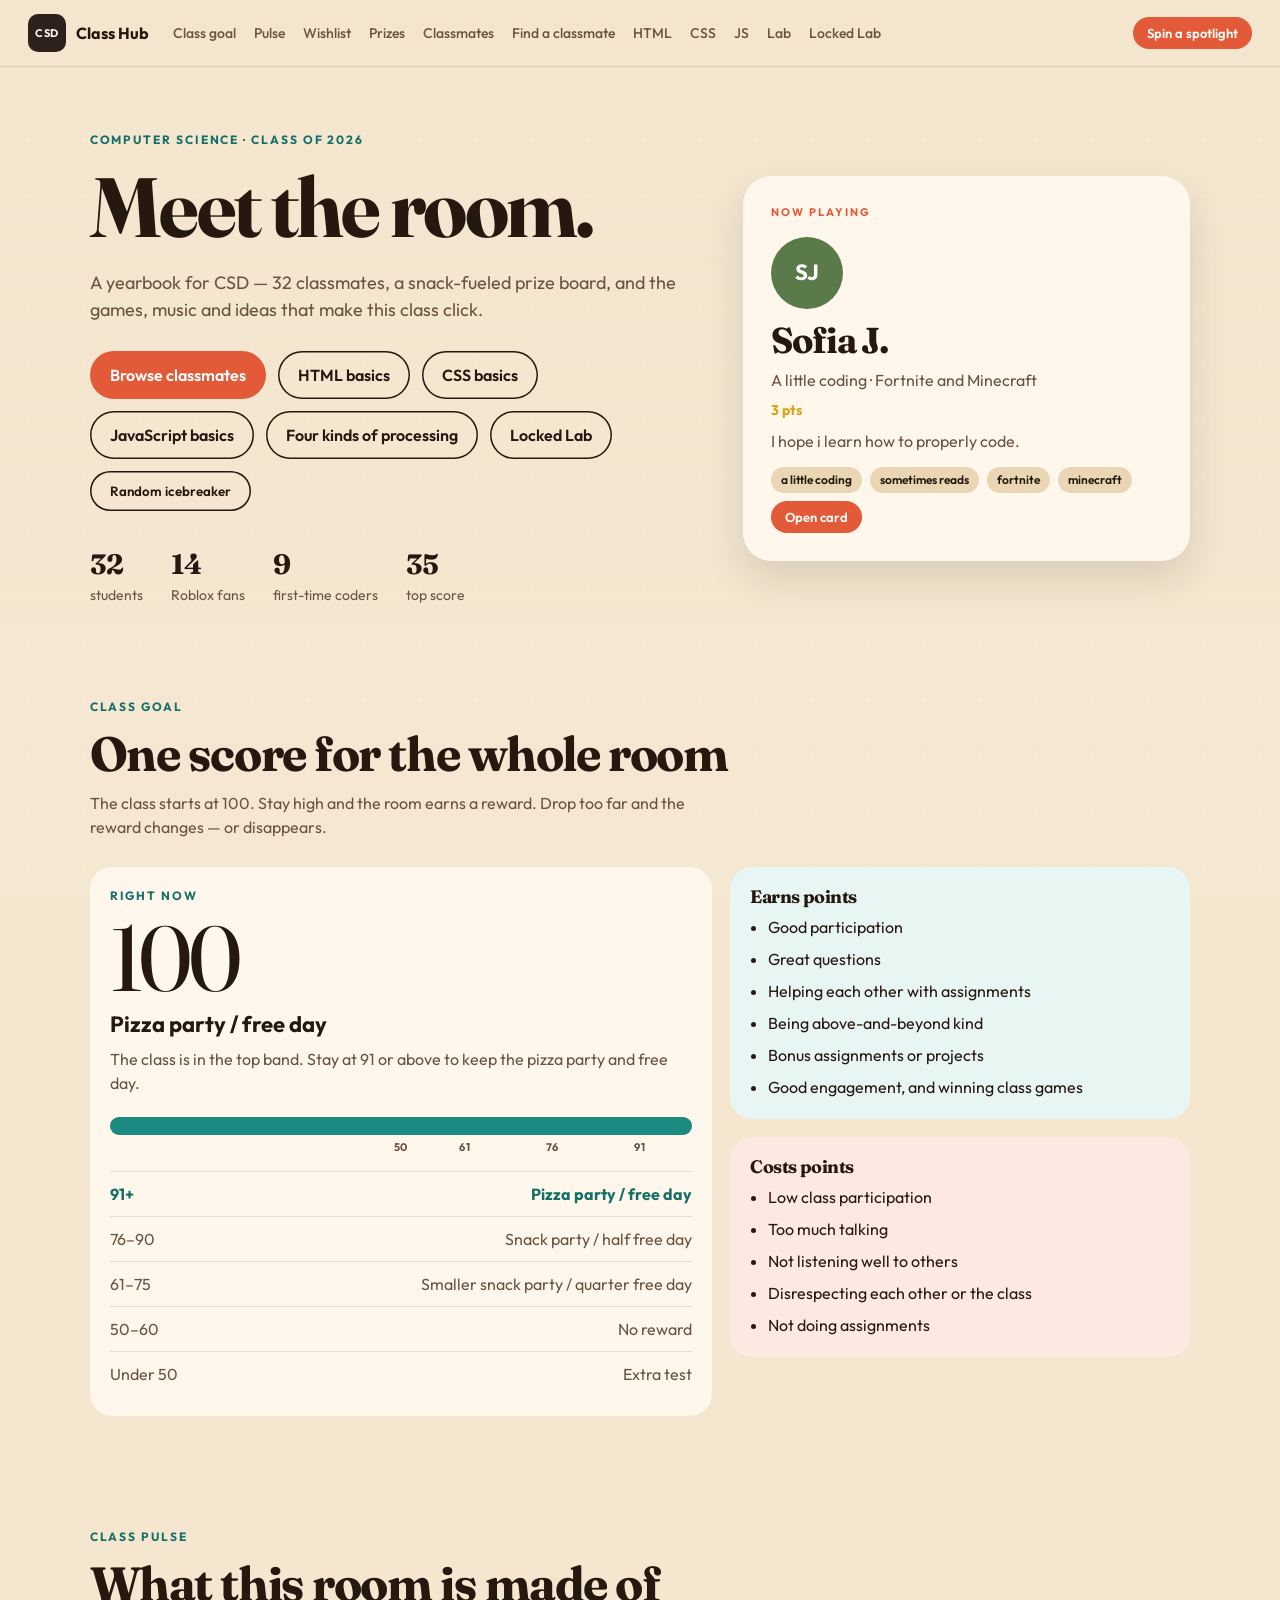
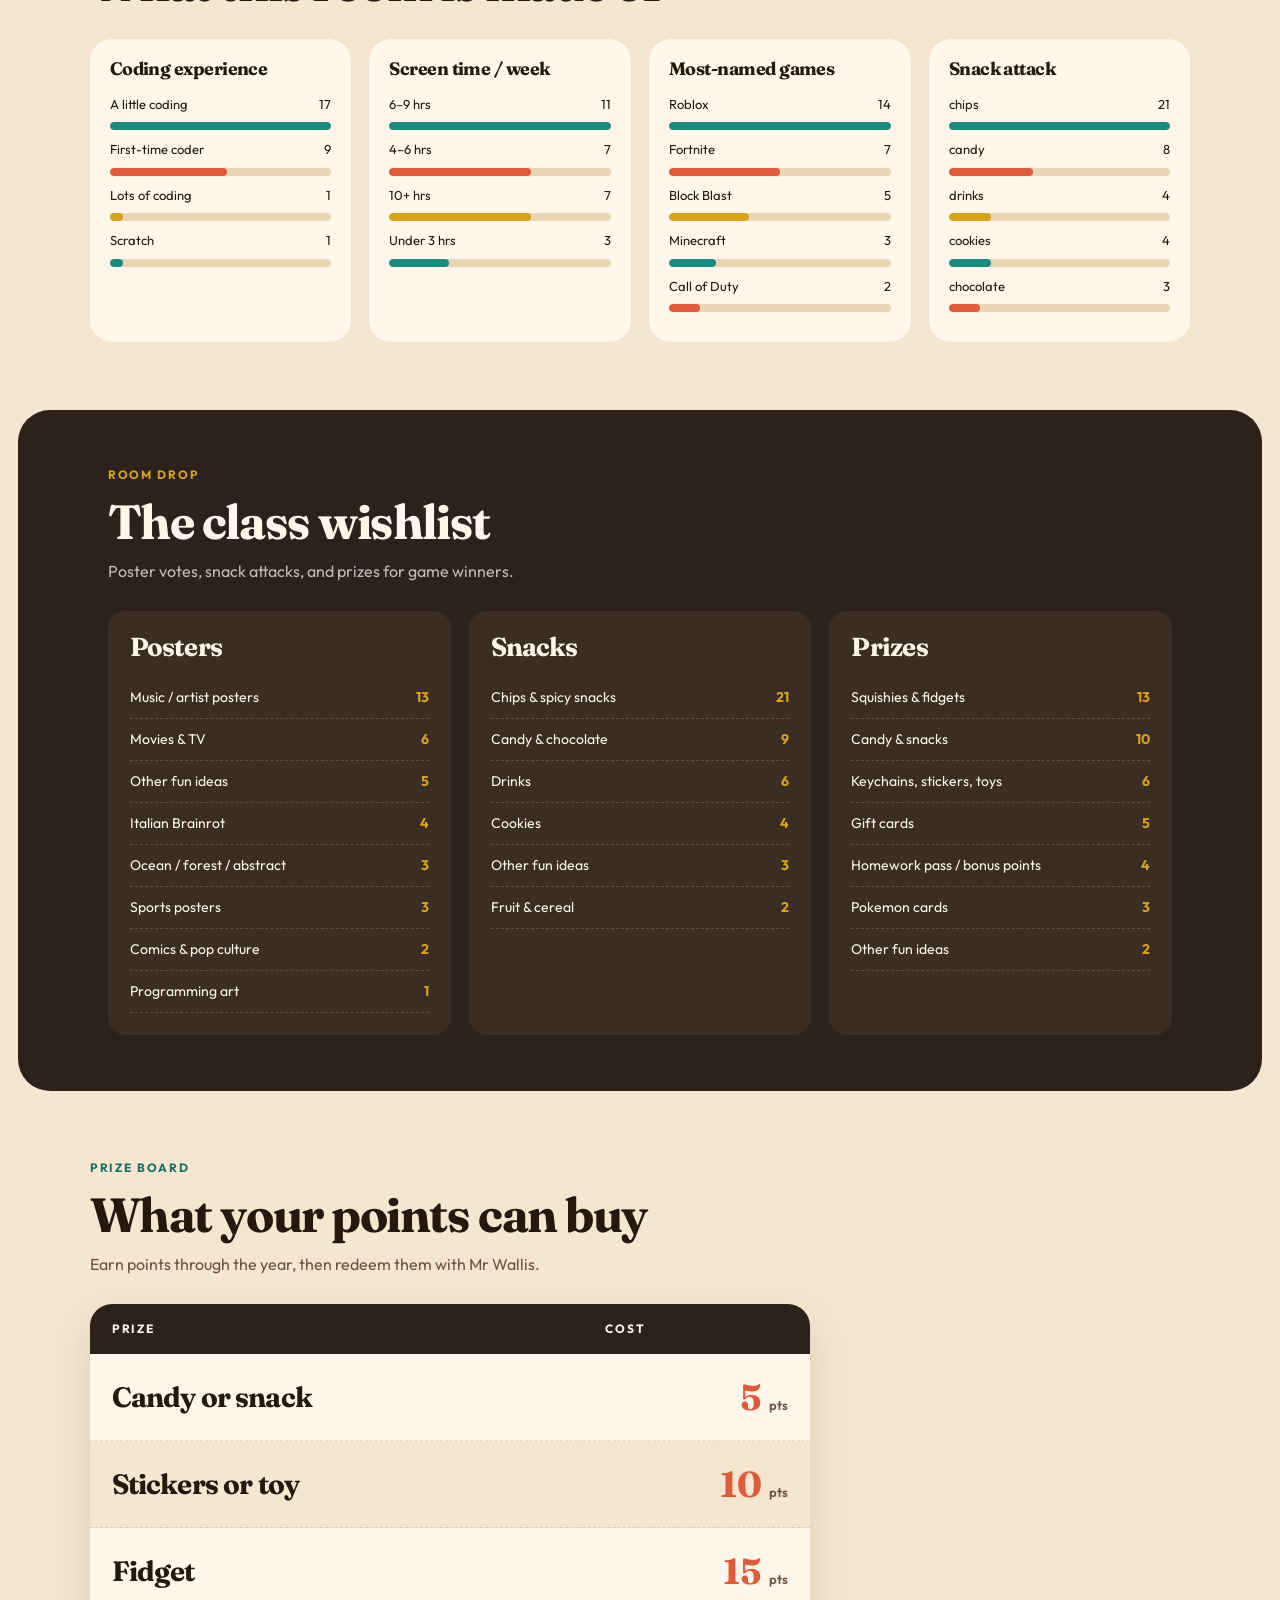
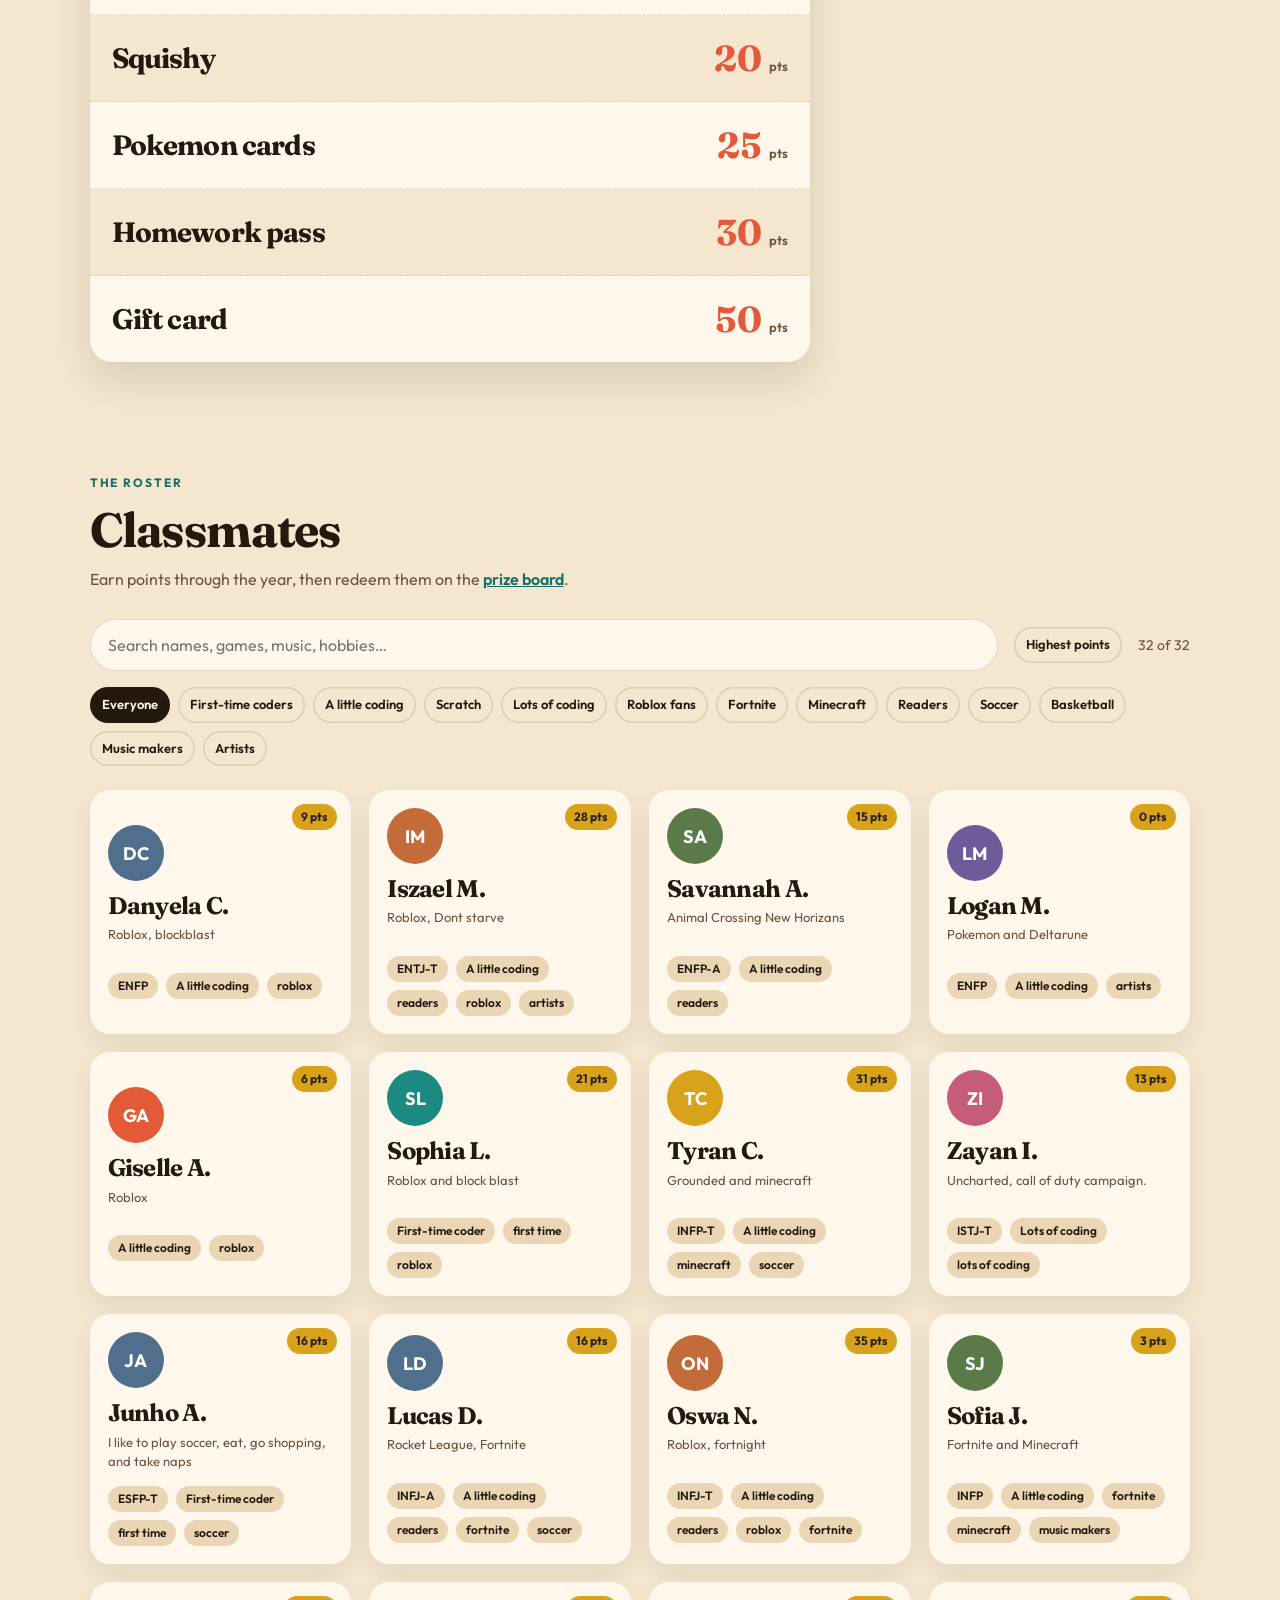
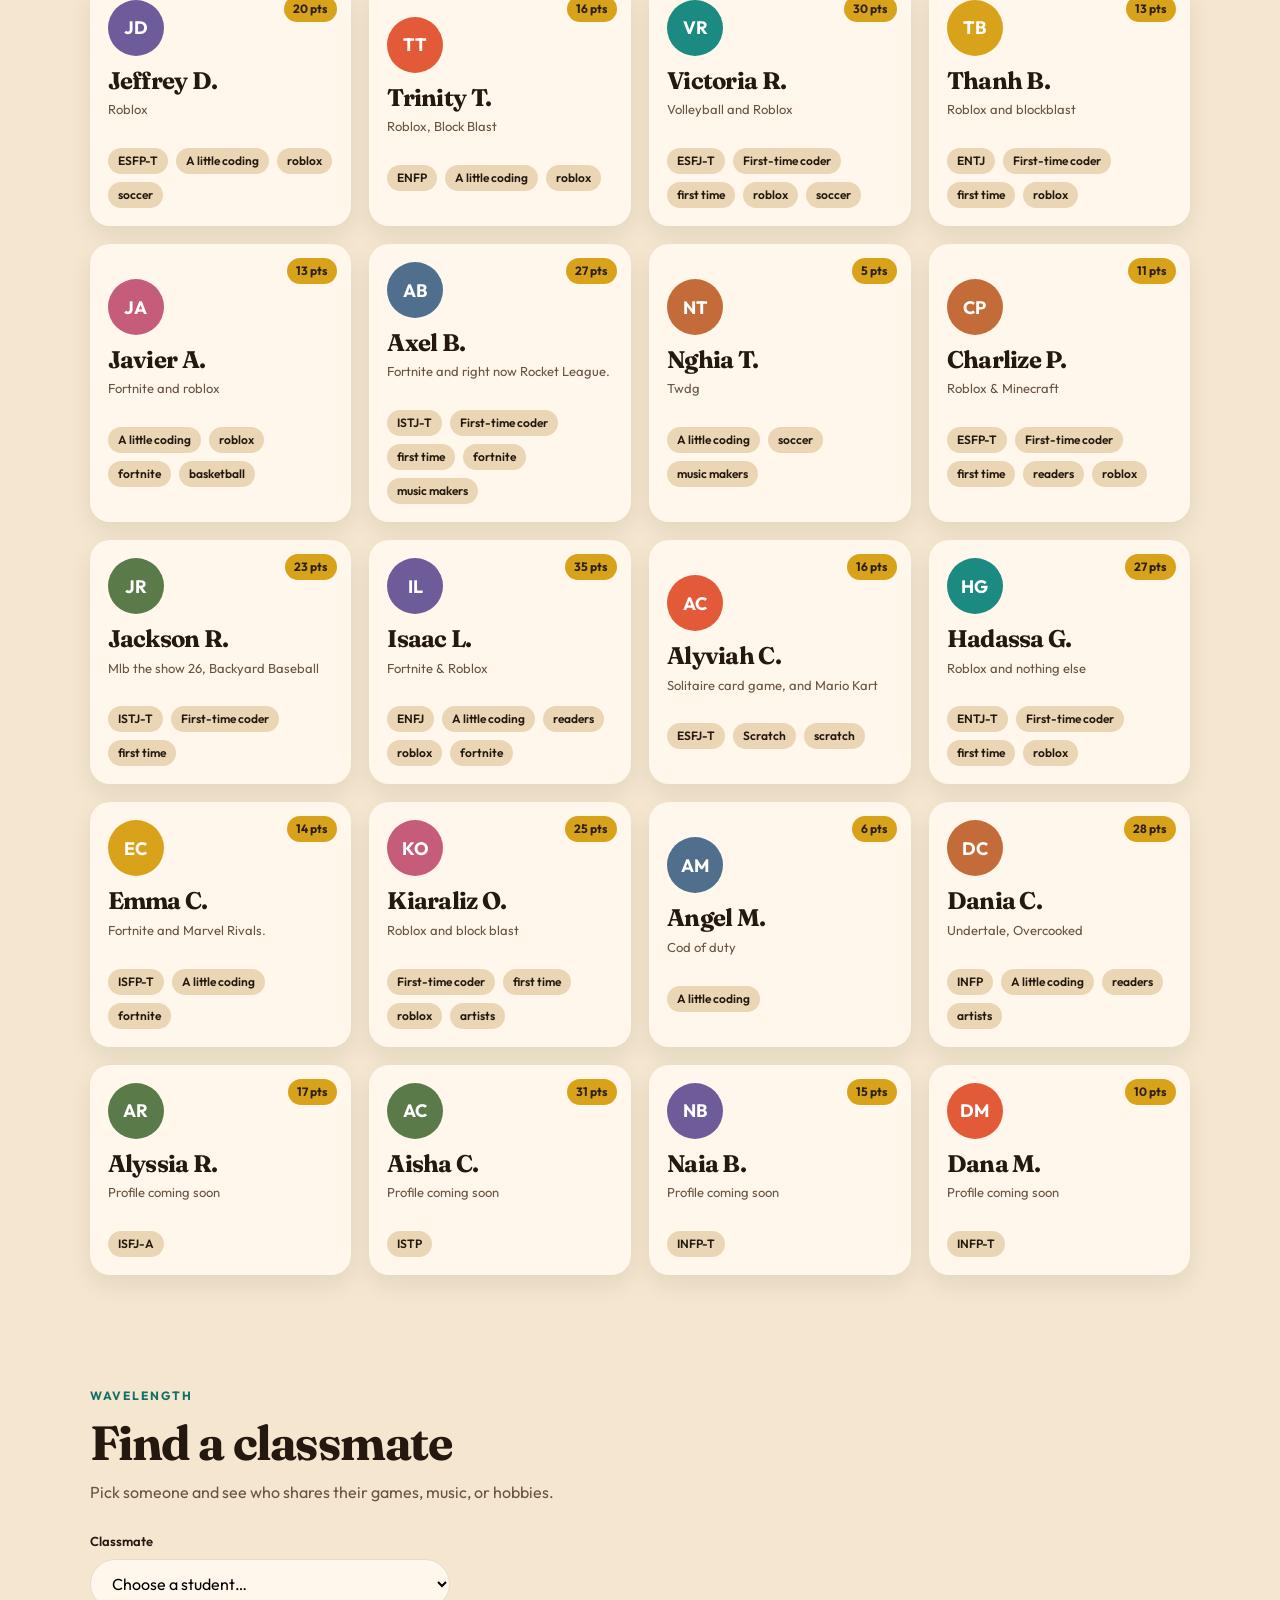
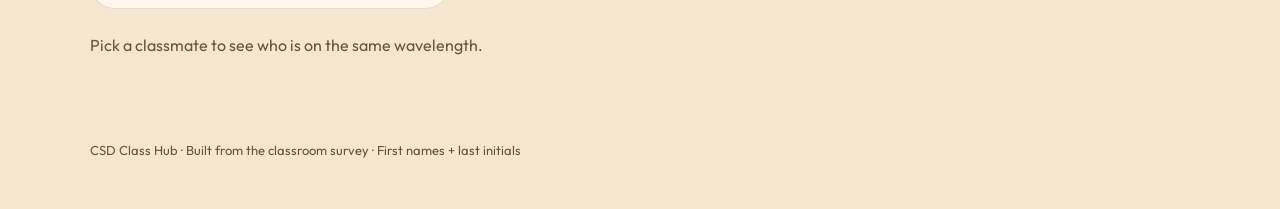
==== commit 85f45ef5: "adding class points" ====
--- a/index.html
+++ b/index.html
@@ -21,6 +21,7 @@
         <span class="brand-text">Class Hub</span>
       </a>
       <nav class="nav">
+        <a href="#goals">Class goal</a>
         <a href="#pulse">Pulse</a>
         <a href="#wishlist">Wishlist</a>
         <a href="#prizes">Prizes</a>
@@ -28,11 +29,13 @@
         <a href="#match">Find a classmate</a>
         <a href="html.html">HTML</a>
         <a href="css.html">CSS</a>
+        <a href="js.html">JS</a>
         <a href="lab.html">Lab</a>
         <a href="escape.html">Locked Lab</a>
       </nav>
       <a class="btn btn-tiny btn-ghost topbar-extra" href="html.html">HTML</a>
       <a class="btn btn-tiny btn-ghost topbar-extra" href="css.html">CSS</a>
+      <a class="btn btn-tiny btn-ghost topbar-extra" href="js.html">JS</a>
       <a class="btn btn-tiny btn-ghost topbar-extra" href="lab.html">Lab</a>
       <a class="btn btn-tiny btn-ghost topbar-extra" href="escape.html">Locked Lab</a>
       <span id="points-tools" class="points-tools" hidden>
@@ -65,6 +68,7 @@
             <a class="btn btn-primary" href="#classmates">Browse classmates</a>
             <a class="btn btn-ghost" href="html.html">HTML basics</a>
             <a class="btn btn-ghost" href="css.html">CSS basics</a>
+            <a class="btn btn-ghost" href="js.html">JavaScript basics</a>
             <a class="btn btn-ghost" href="lab.html">Four kinds of processing</a>
             <a class="btn btn-ghost" href="escape.html">Locked Lab</a>
             <button class="btn btn-ghost" type="button" data-spotlight>Random icebreaker</button>
@@ -87,6 +91,56 @@
           <div class="chip-row" id="spotlight-chips"></div>
           <button class="btn btn-small" type="button" id="spotlight-open">Open card</button>
         </article>
+      </section>
+
+      <section class="section" id="goals">
+        <div class="section-head">
+          <p class="kicker">Class goal</p>
+          <h2>One score for the whole room</h2>
+          <p>
+            The class starts at 100. Stay high and the room earns a reward. Drop too far and the
+            reward changes — or disappears.
+          </p>
+        </div>
+        <div class="goal-layout">
+          <article class="panel goal-now">
+            <p class="kicker">Right now</p>
+            <p class="goal-score" id="goal-score">100</p>
+            <p class="goal-reward" id="goal-reward">Pizza party / free day</p>
+            <p class="goal-note" id="goal-note"></p>
+            <div class="goal-meter" aria-hidden="true">
+              <div class="goal-meter-fill" id="goal-meter-fill"></div>
+              <span class="goal-tick" style="left: 50%">50</span>
+              <span class="goal-tick" style="left: 61%">61</span>
+              <span class="goal-tick" style="left: 76%">76</span>
+              <span class="goal-tick" style="left: 91%">91</span>
+            </div>
+            <ol class="goal-ladder" id="goal-ladder"></ol>
+          </article>
+          <div class="goal-charts">
+            <article class="panel goal-chart goal-earn">
+              <h3>Earns points</h3>
+              <ul>
+                <li>Good participation</li>
+                <li>Great questions</li>
+                <li>Helping each other with assignments</li>
+                <li>Being above-and-beyond kind</li>
+                <li>Bonus assignments or projects</li>
+                <li>Good engagement, and winning class games</li>
+              </ul>
+            </article>
+            <article class="panel goal-chart goal-cost">
+              <h3>Costs points</h3>
+              <ul>
+                <li>Low class participation</li>
+                <li>Too much talking</li>
+                <li>Not listening well to others</li>
+                <li>Disrespecting each other or the class</li>
+                <li>Not doing assignments</li>
+              </ul>
+            </article>
+          </div>
+        </div>
       </section>
 
       <section class="section" id="pulse">
@@ -197,6 +251,7 @@
       </div>
     </dialog>
 
+    <script src="class-goal.js"></script>
     <script src="data.js"></script>
     <script src="points.js"></script>
     <script src="app.js"></script>
--- a/styles.css
+++ b/styles.css
@@ -421,6 +421,108 @@
   color: var(--gold);
 }
 
+.goal-layout {
+  display: grid;
+  grid-template-columns: minmax(0, 1.15fr) minmax(0, 0.85fr);
+  gap: 18px;
+  align-items: start;
+}
+
+.goal-score {
+  margin: 6px 0 0;
+  font-family: var(--serif);
+  font-size: clamp(64px, 8vw, 92px);
+  letter-spacing: -0.05em;
+  line-height: 0.9;
+}
+
+.goal-reward {
+  margin-top: 8px;
+  font-size: 22px;
+  font-weight: 700;
+}
+
+.goal-note {
+  margin-top: 6px;
+  color: var(--ink-soft);
+}
+
+.goal-meter {
+  position: relative;
+  height: 18px;
+  margin: 22px 0 28px;
+  border-radius: 99px;
+  background: var(--paper-2);
+  overflow: visible;
+}
+
+.goal-meter-fill {
+  height: 100%;
+  width: 0;
+  border-radius: inherit;
+  background: var(--teal);
+}
+
+.goal-tick {
+  position: absolute;
+  top: 22px;
+  transform: translateX(-50%);
+  font-size: 11px;
+  font-weight: 700;
+  letter-spacing: 0.06em;
+  color: var(--ink-soft);
+}
+
+.goal-ladder {
+  list-style: none;
+  margin: 36px 0 0;
+  padding: 0;
+}
+
+.goal-ladder li {
+  display: flex;
+  justify-content: space-between;
+  gap: 12px;
+  padding: 10px 0;
+  border-top: 1px solid var(--line);
+  color: var(--ink-soft);
+}
+
+.goal-ladder li.is-on {
+  color: var(--ink);
+  font-weight: 700;
+}
+
+.goal-ladder li.is-on span {
+  color: var(--teal-deep);
+}
+
+.goal-charts {
+  display: grid;
+  gap: 18px;
+}
+
+.goal-chart h3 {
+  margin-bottom: 8px;
+}
+
+.goal-chart ul {
+  margin: 0;
+  padding-left: 1.1em;
+}
+
+.goal-chart li + li {
+  margin-top: 8px;
+}
+
+.goal-earn {
+  background: #e7f6f3;
+}
+
+.goal-cost {
+  background: #fde8e2;
+}
+
 .section-head a {
   color: var(--teal-deep);
   font-weight: 600;
@@ -900,7 +1002,8 @@
 @media (max-width: 980px) {
   .hero,
   .pulse-grid,
-  .wishlist-grid {
+  .wishlist-grid,
+  .goal-layout {
     grid-template-columns: 1fr;
   }
 
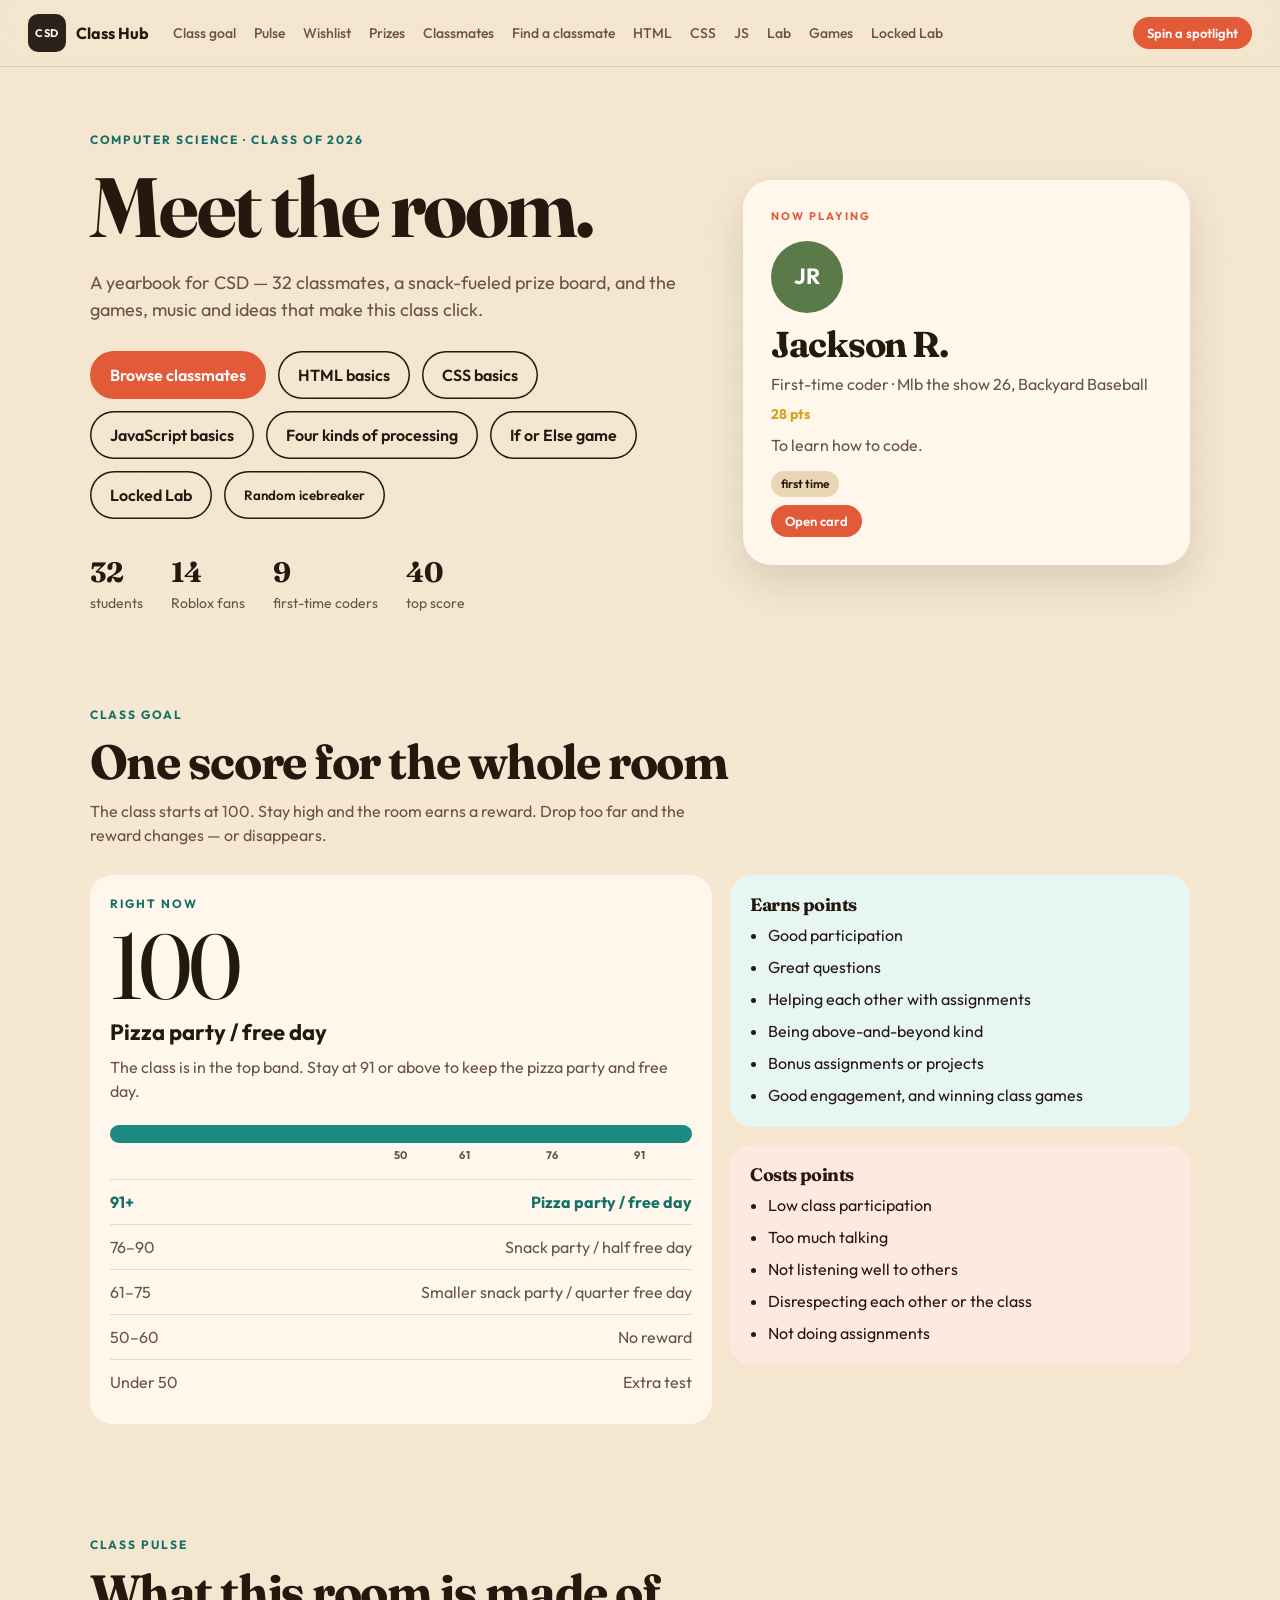
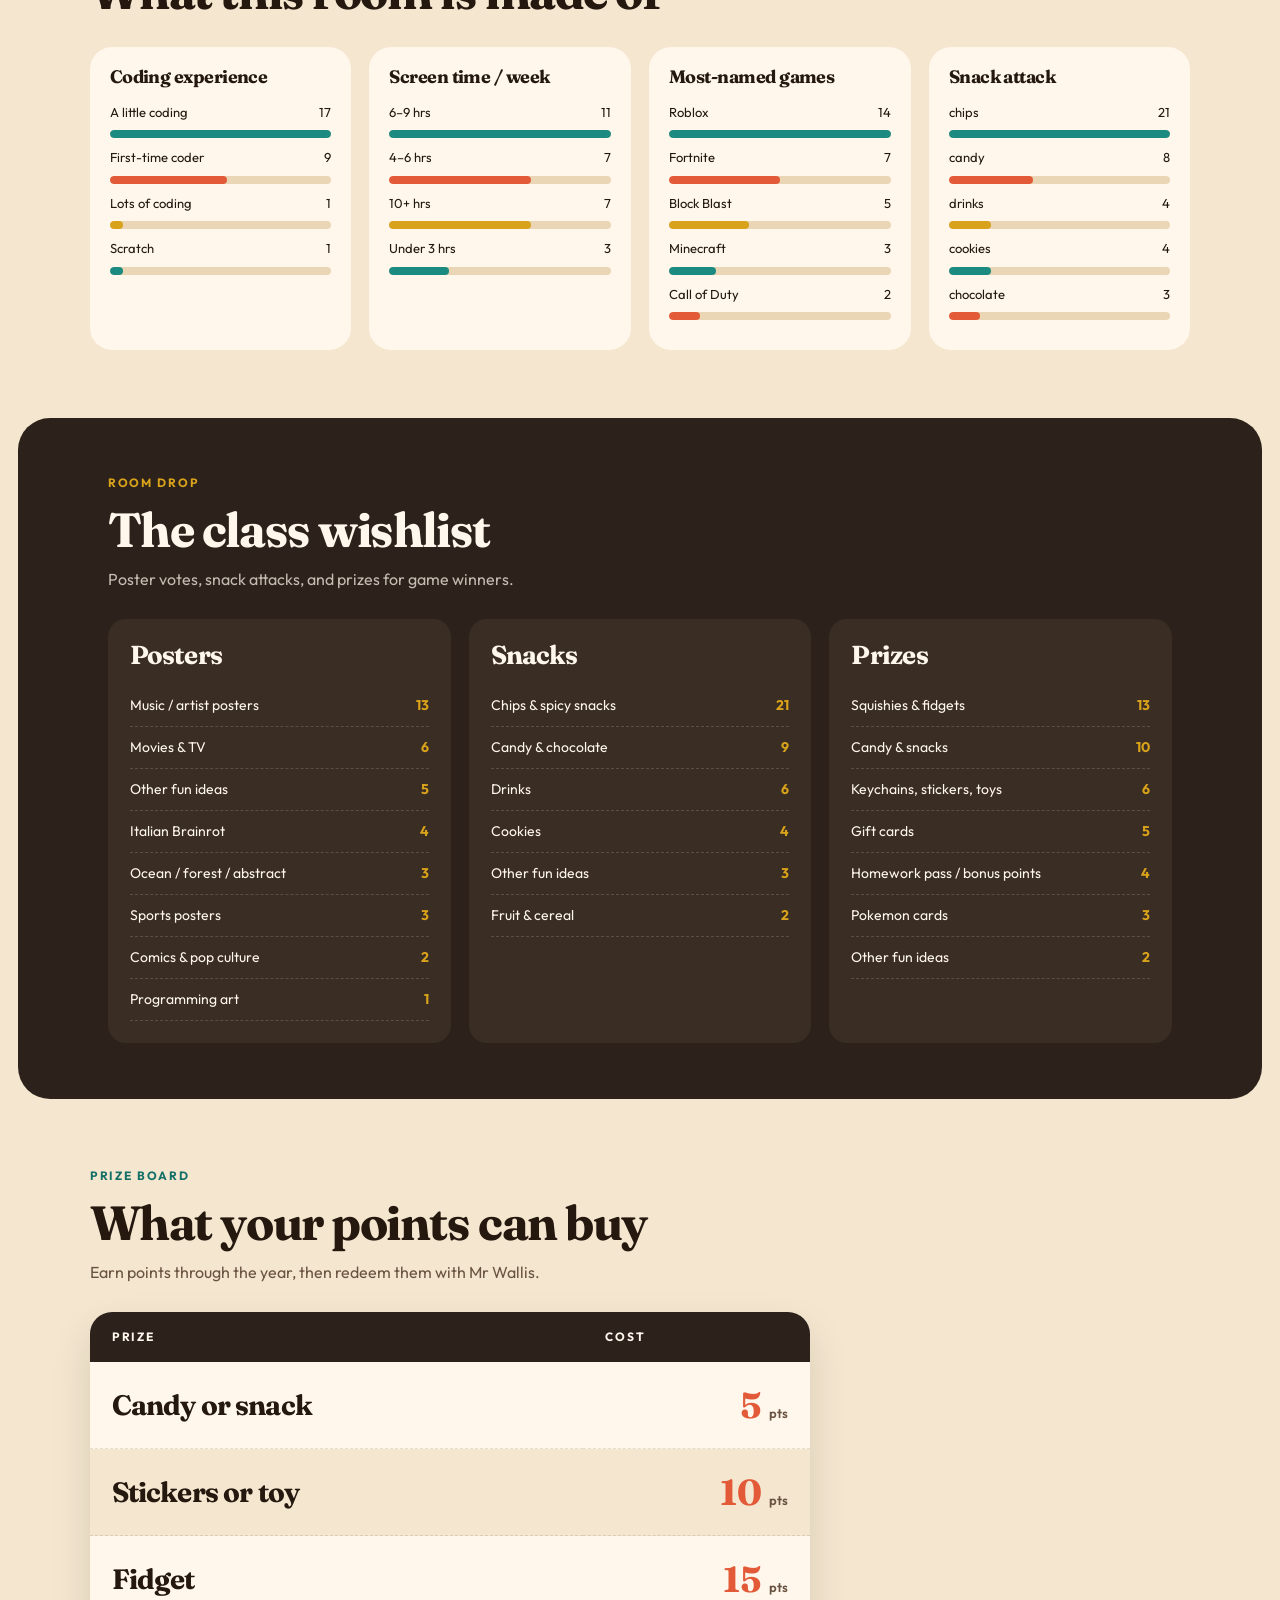
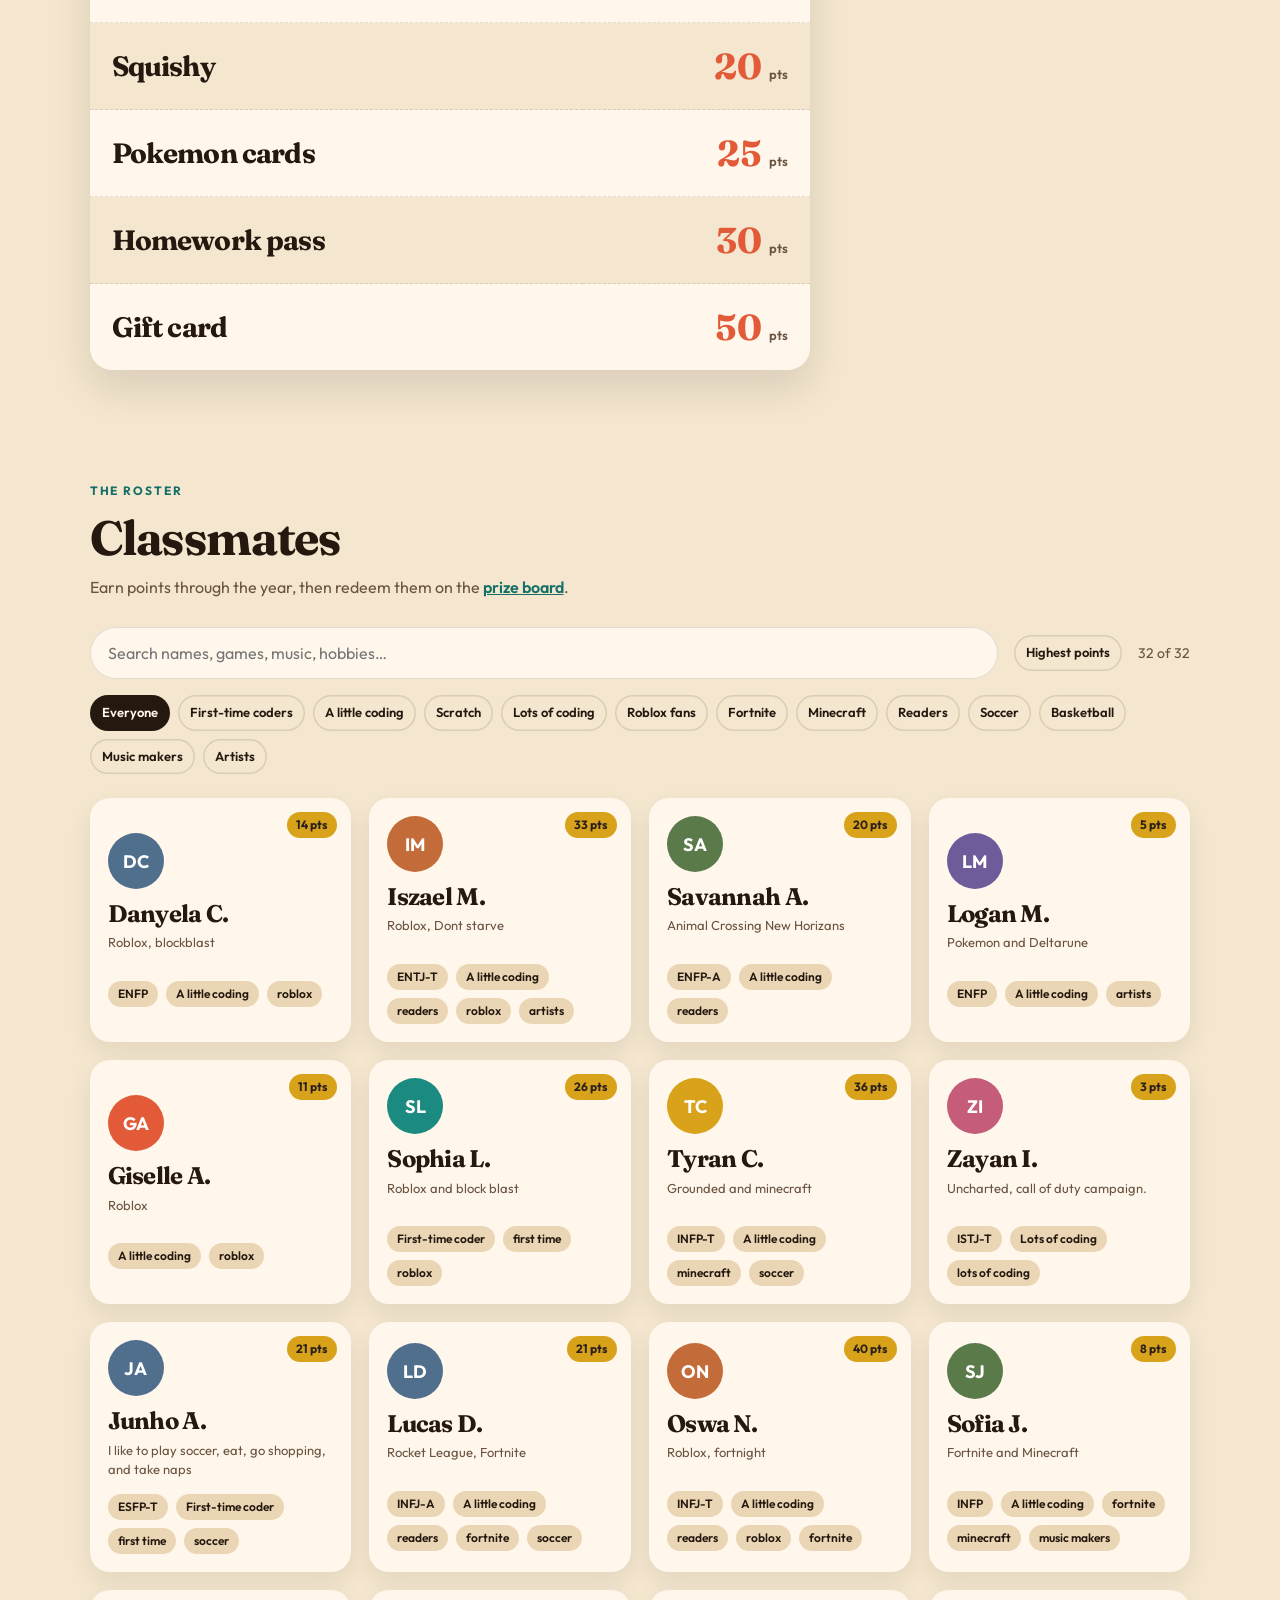
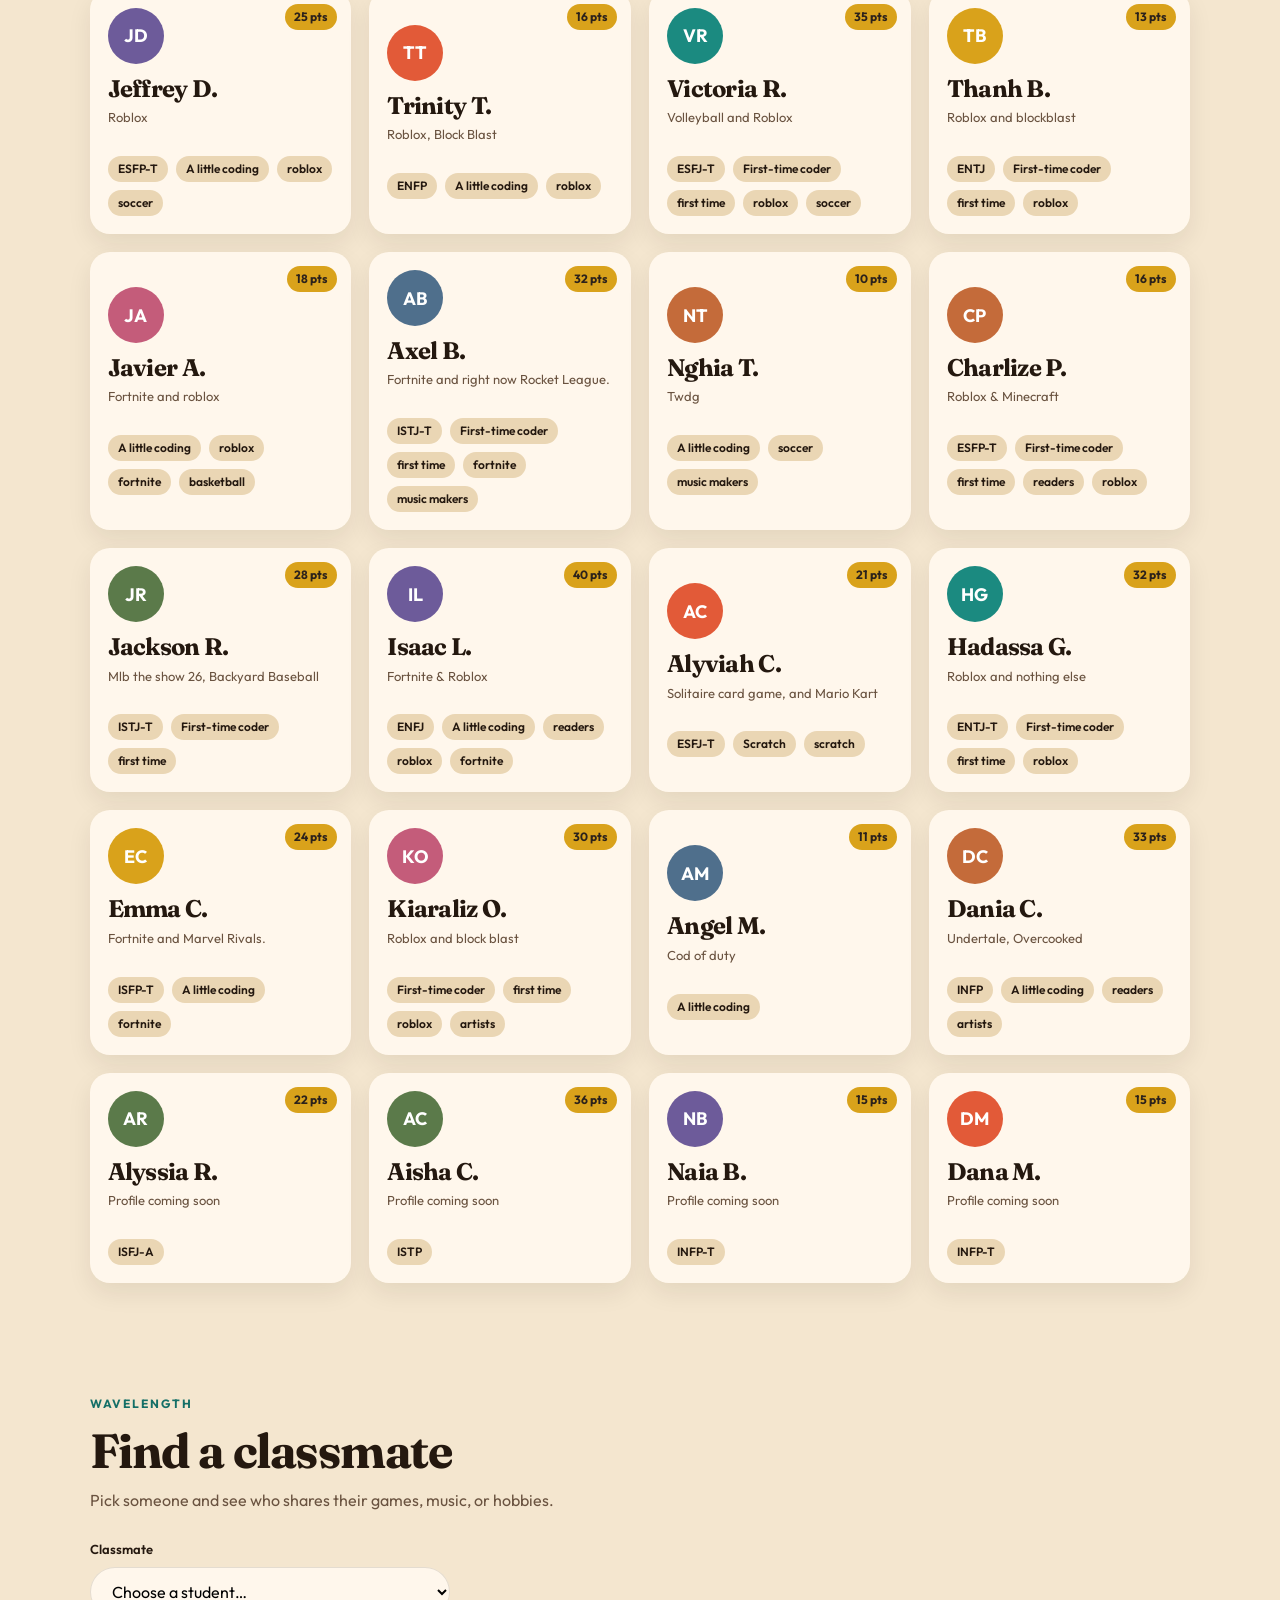
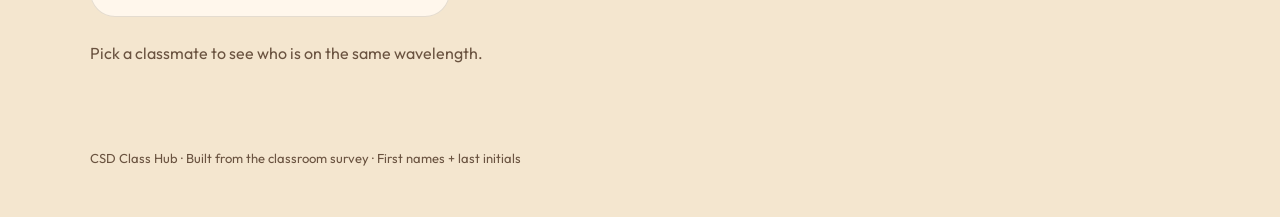
==== commit d62cf666: "points updates" ====
--- a/index.html
+++ b/index.html
@@ -31,12 +31,14 @@
         <a href="css.html">CSS</a>
         <a href="js.html">JS</a>
         <a href="lab.html">Lab</a>
+        <a href="games.html">Games</a>
         <a href="escape.html">Locked Lab</a>
       </nav>
       <a class="btn btn-tiny btn-ghost topbar-extra" href="html.html">HTML</a>
       <a class="btn btn-tiny btn-ghost topbar-extra" href="css.html">CSS</a>
       <a class="btn btn-tiny btn-ghost topbar-extra" href="js.html">JS</a>
       <a class="btn btn-tiny btn-ghost topbar-extra" href="lab.html">Lab</a>
+      <a class="btn btn-tiny btn-ghost topbar-extra" href="games.html">Games</a>
       <a class="btn btn-tiny btn-ghost topbar-extra" href="escape.html">Locked Lab</a>
       <span id="points-tools" class="points-tools" hidden>
         <button class="btn btn-tiny btn-ghost" type="button" data-points-export>
@@ -70,6 +72,7 @@
             <a class="btn btn-ghost" href="css.html">CSS basics</a>
             <a class="btn btn-ghost" href="js.html">JavaScript basics</a>
             <a class="btn btn-ghost" href="lab.html">Four kinds of processing</a>
+            <a class="btn btn-ghost" href="games.html">If or Else game</a>
             <a class="btn btn-ghost" href="escape.html">Locked Lab</a>
             <button class="btn btn-ghost" type="button" data-spotlight>Random icebreaker</button>
           </div>
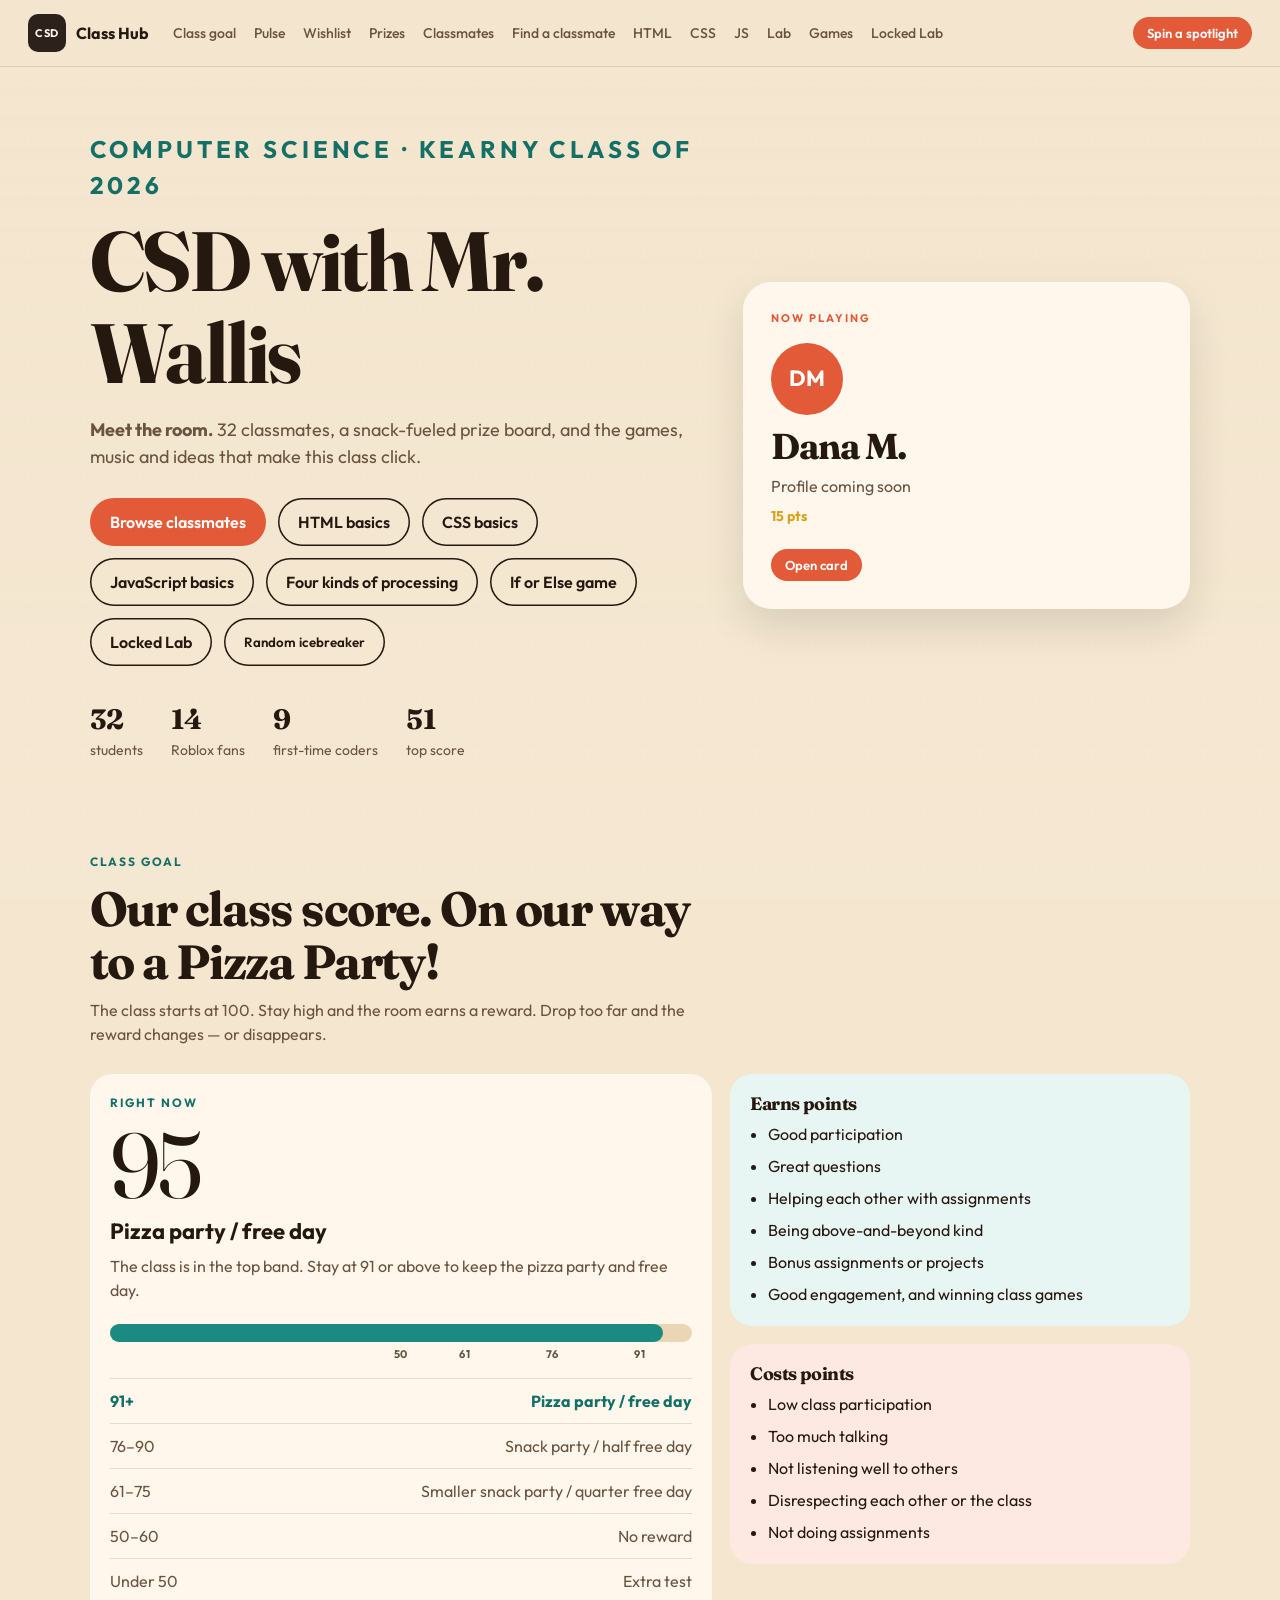
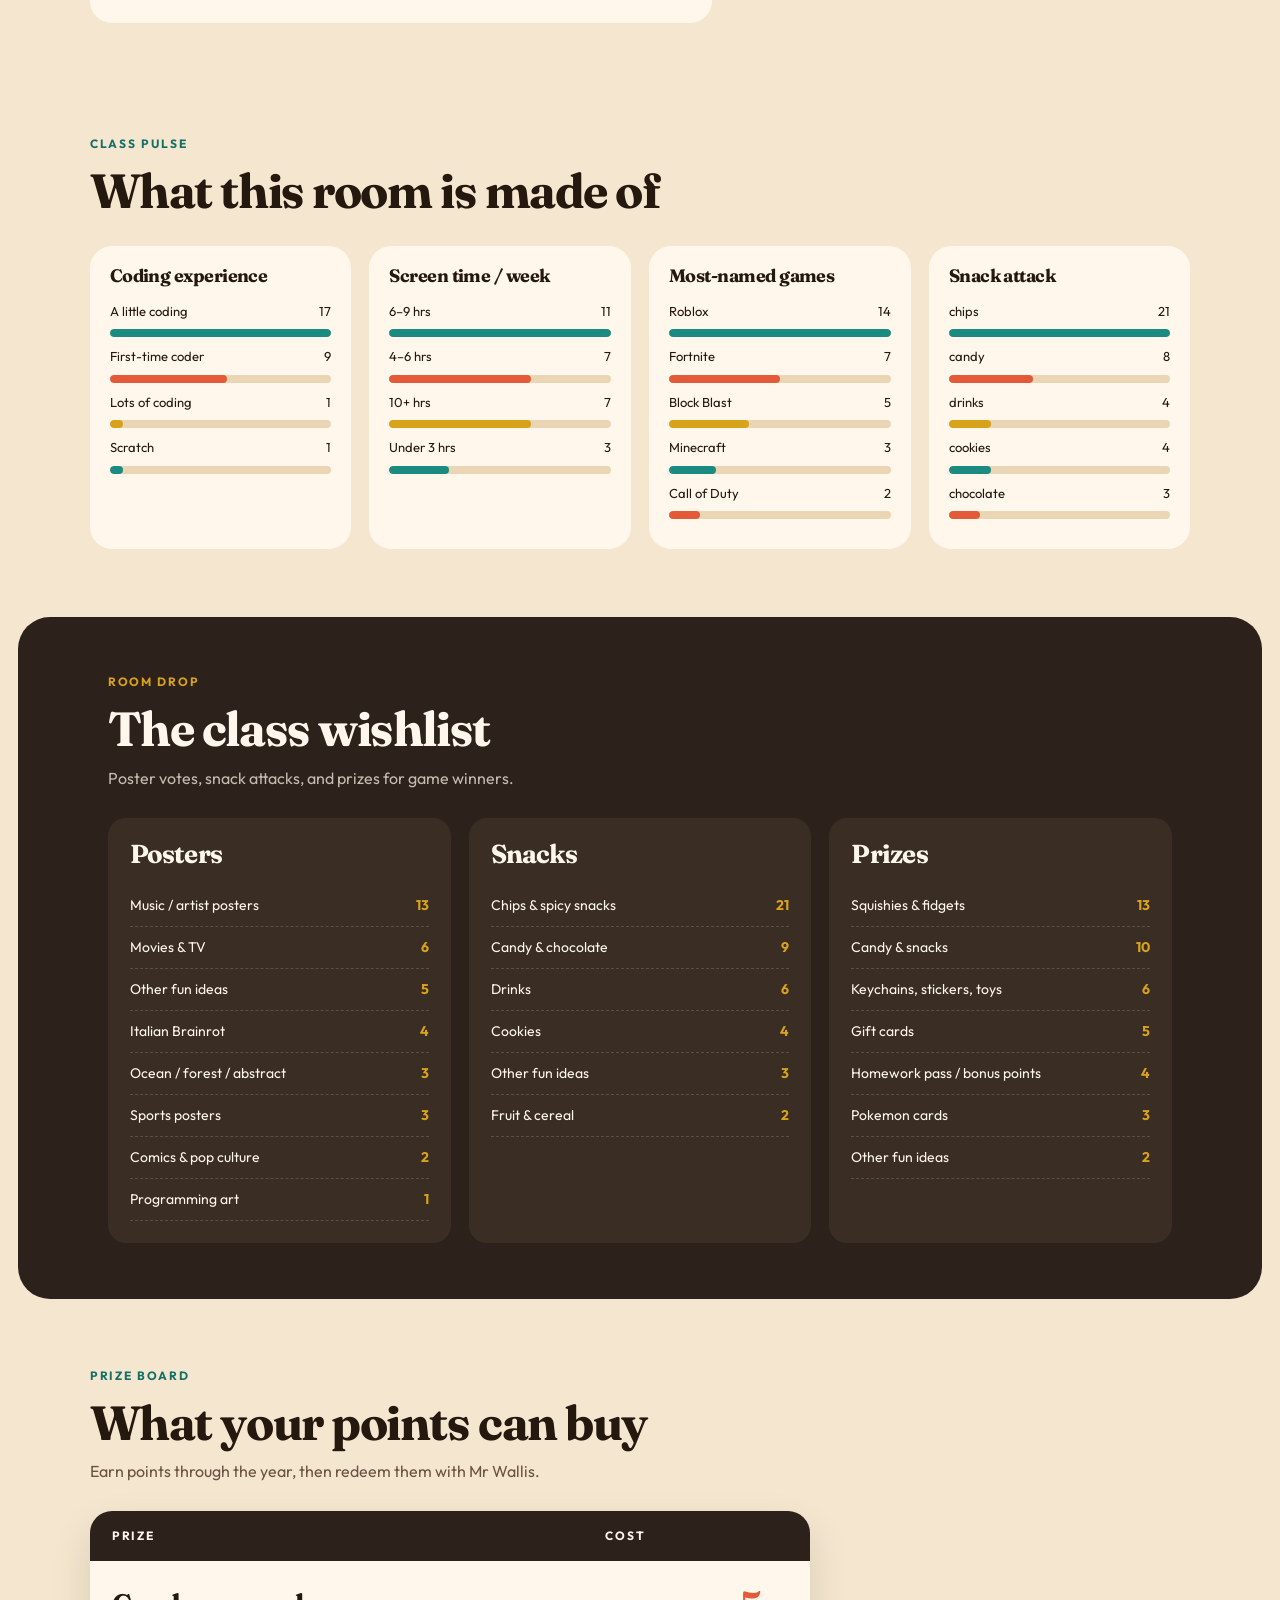
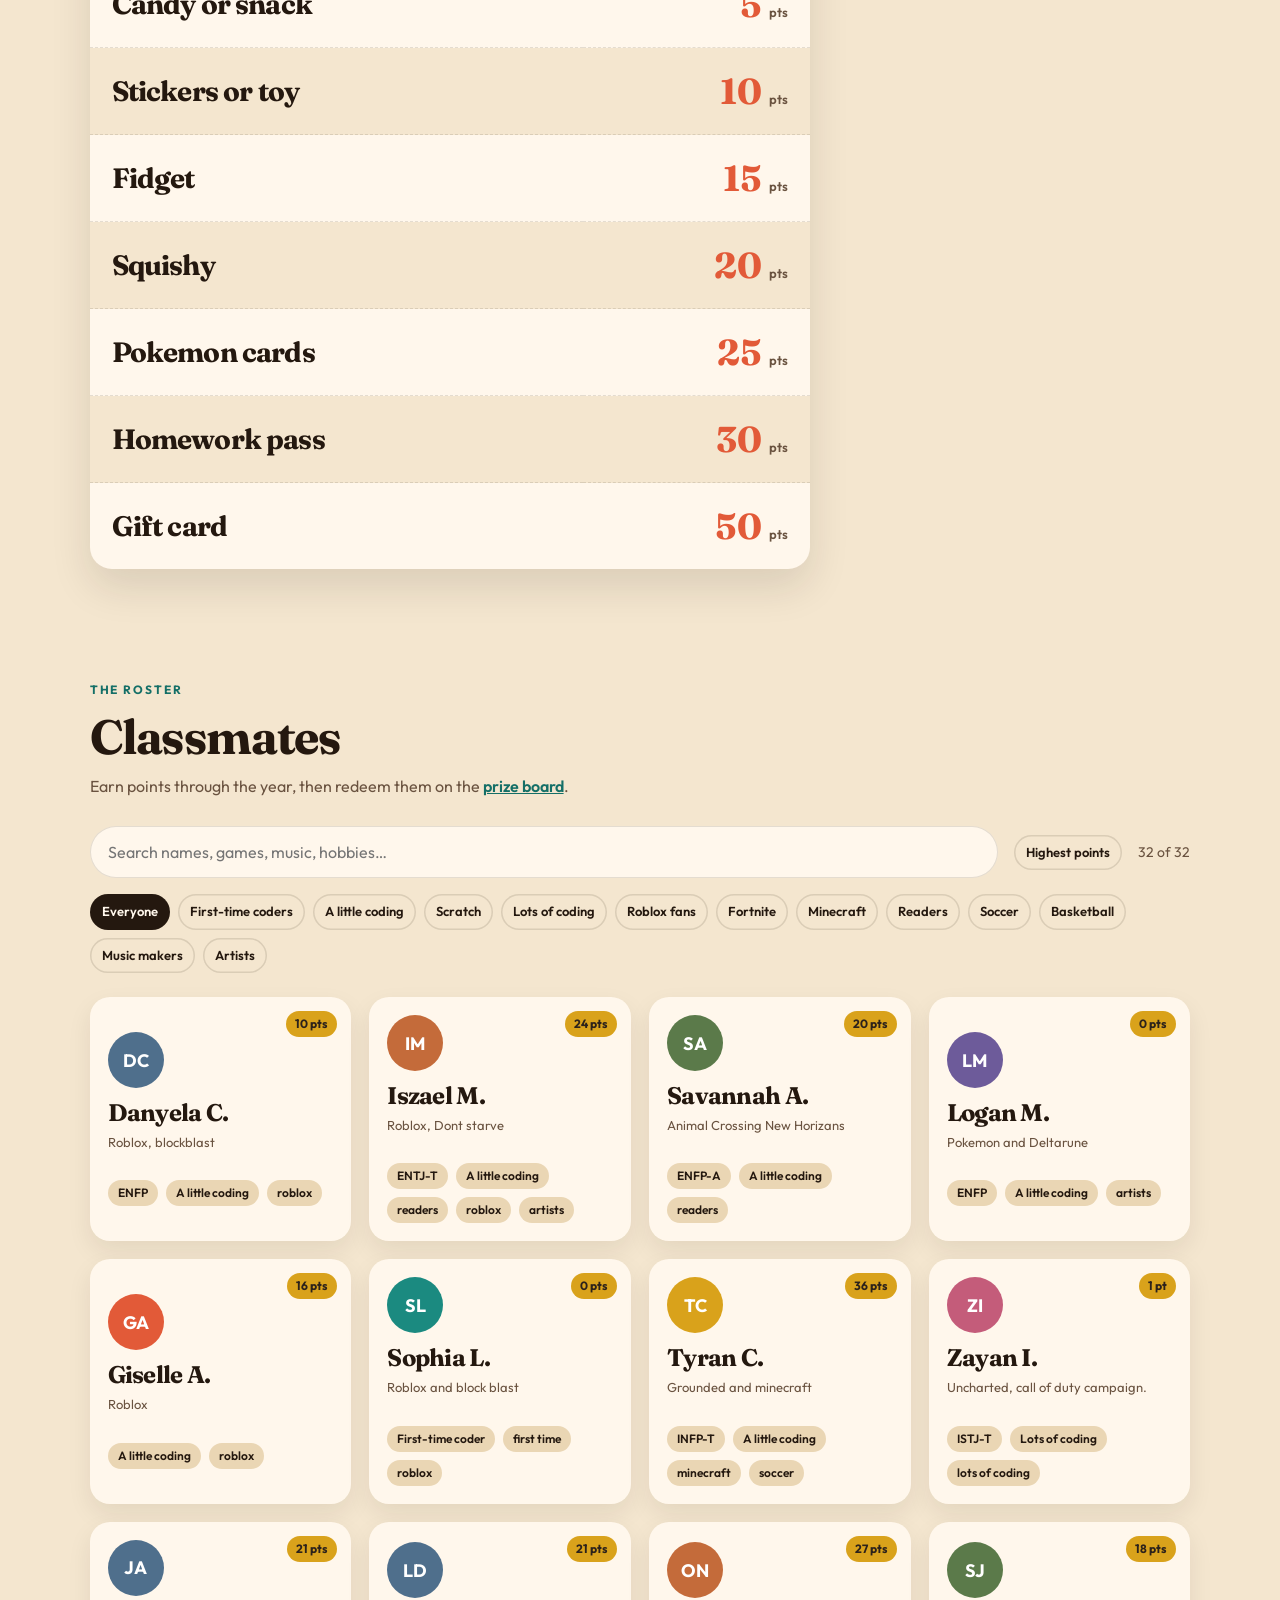
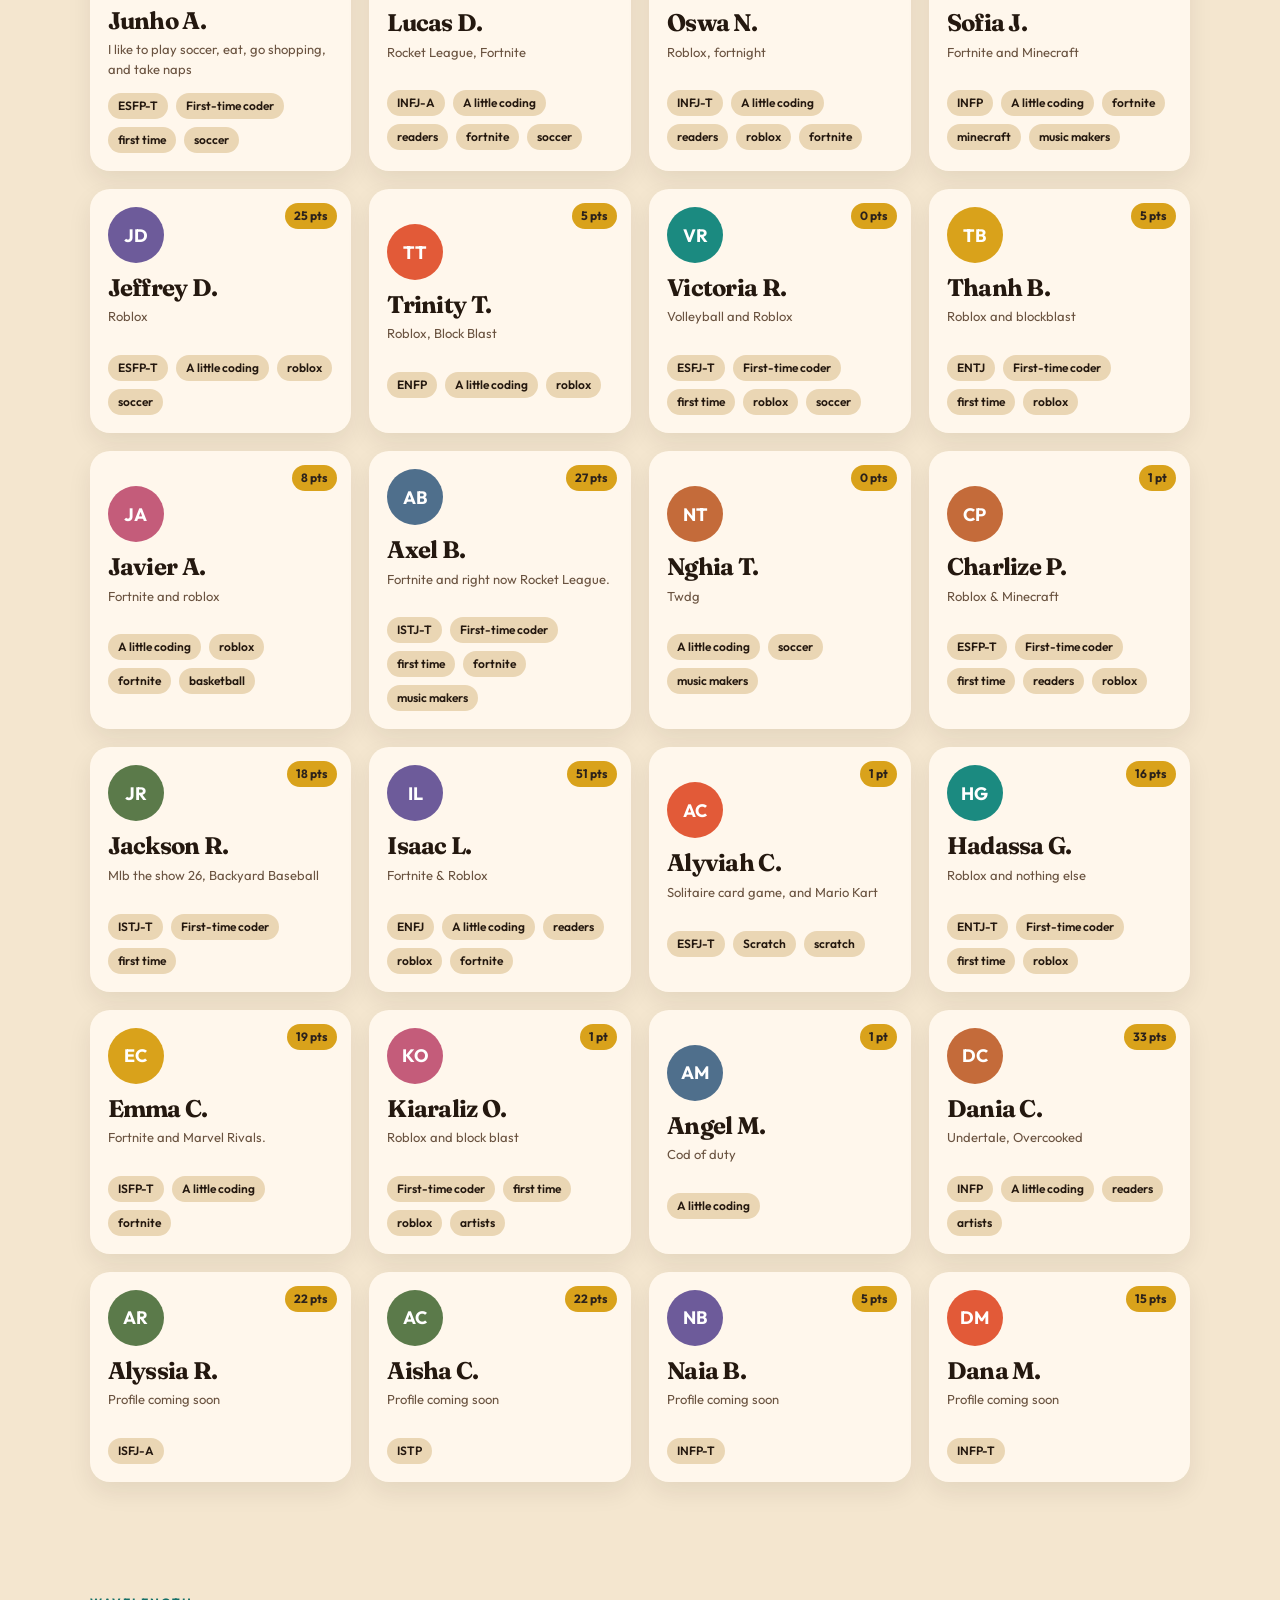
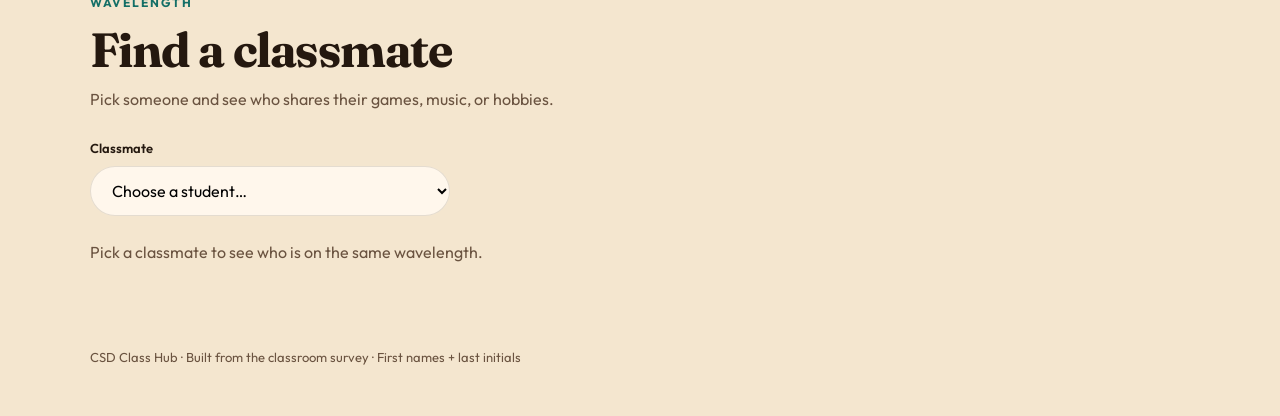
==== commit 96d3bf89: "points and game points updates" ====
--- a/index.html
+++ b/index.html
@@ -60,11 +60,11 @@
     <main id="top">
       <section class="hero">
         <div class="hero-copy">
-          <p class="kicker">Computer Science · Class of 2026</p>
-          <h1>Meet the room.</h1>
+          <p class="kicker" style="font-size: 1.5rem">Computer Science · Kearny Class of 2026</p>
+          <h1>CSD with Mr. Wallis</h1>
           <p class="lede">
-            A yearbook for CSD — 32 classmates, a snack-fueled prize board, and the games, music and
-            ideas that make this class click.
+            <strong>Meet the room.</strong> 32 classmates, a snack-fueled prize board, and the
+            games, music and ideas that make this class click.
           </p>
           <div class="hero-actions">
             <a class="btn btn-primary" href="#classmates">Browse classmates</a>
@@ -99,7 +99,7 @@
       <section class="section" id="goals">
         <div class="section-head">
           <p class="kicker">Class goal</p>
-          <h2>One score for the whole room</h2>
+          <h2>Our class score. On our way to a Pizza Party!</h2>
           <p>
             The class starts at 100. Stay high and the room earns a reward. Drop too far and the
             reward changes — or disappears.
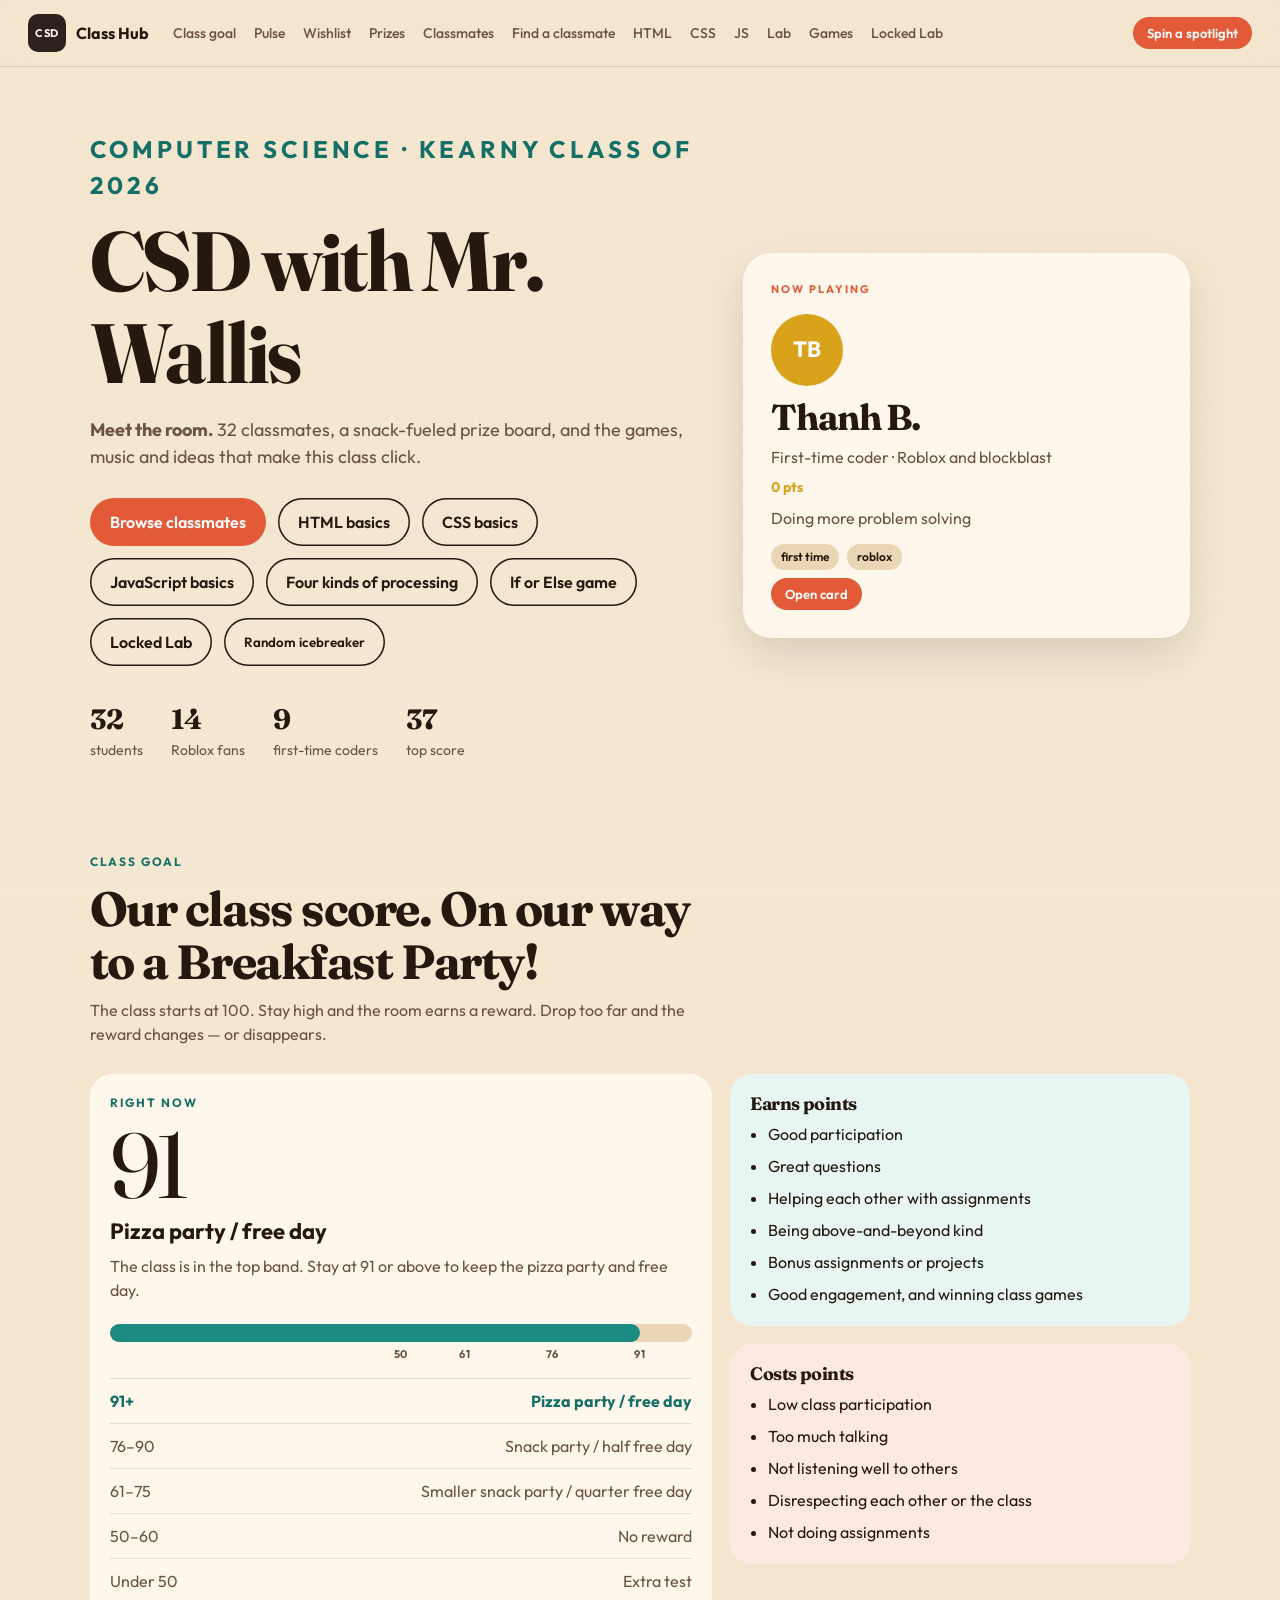
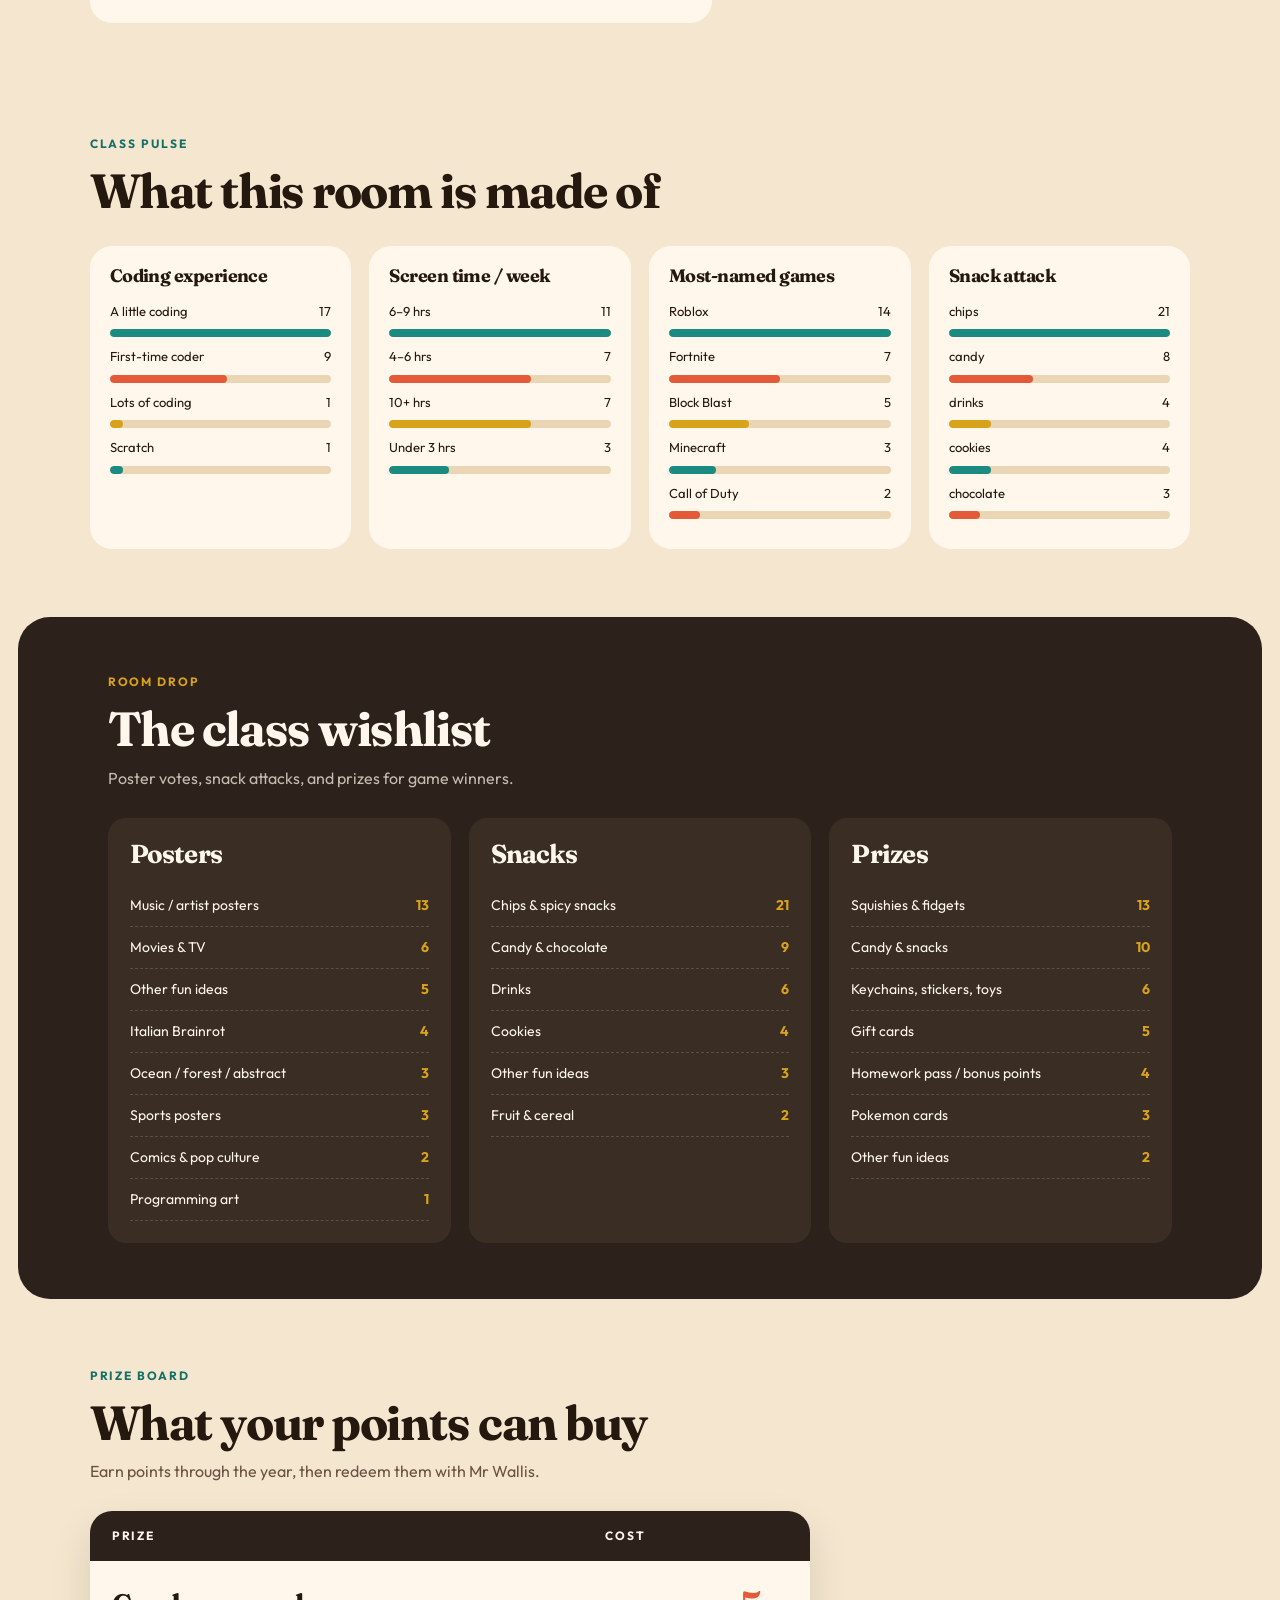
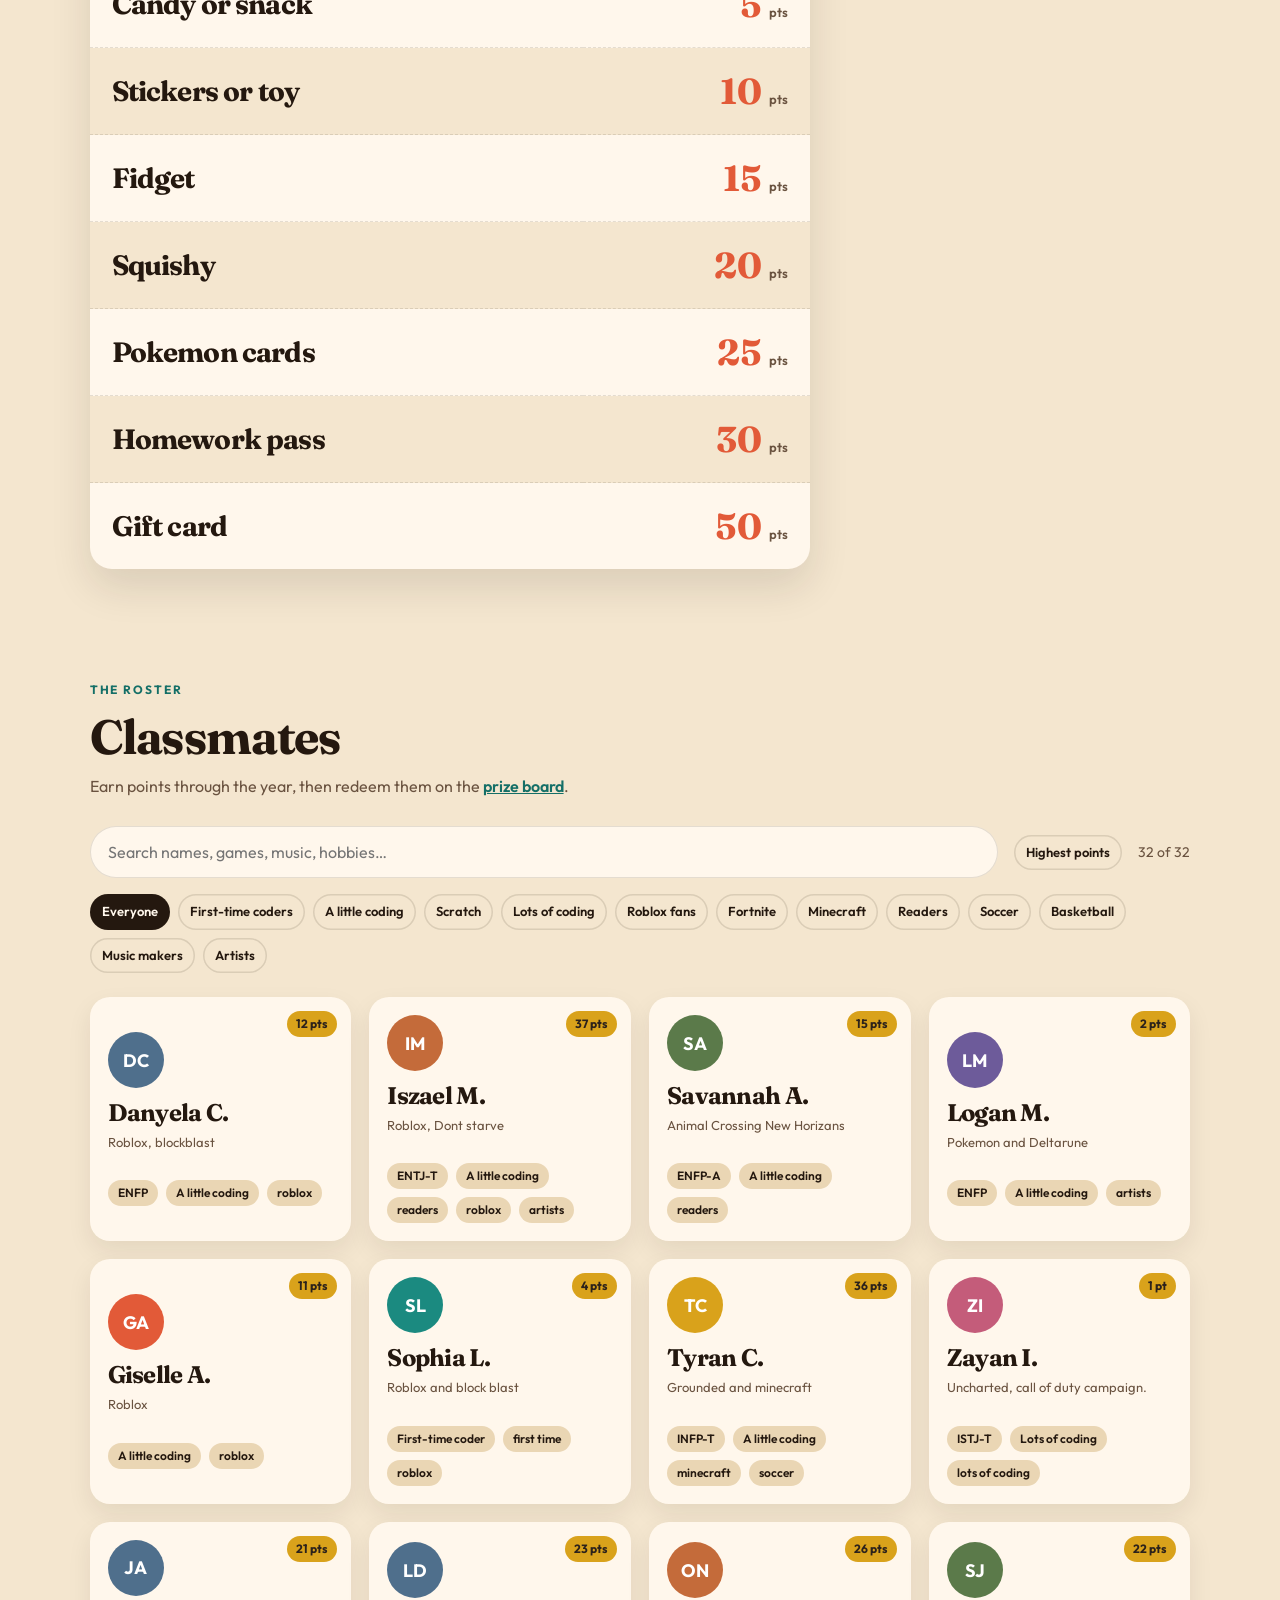
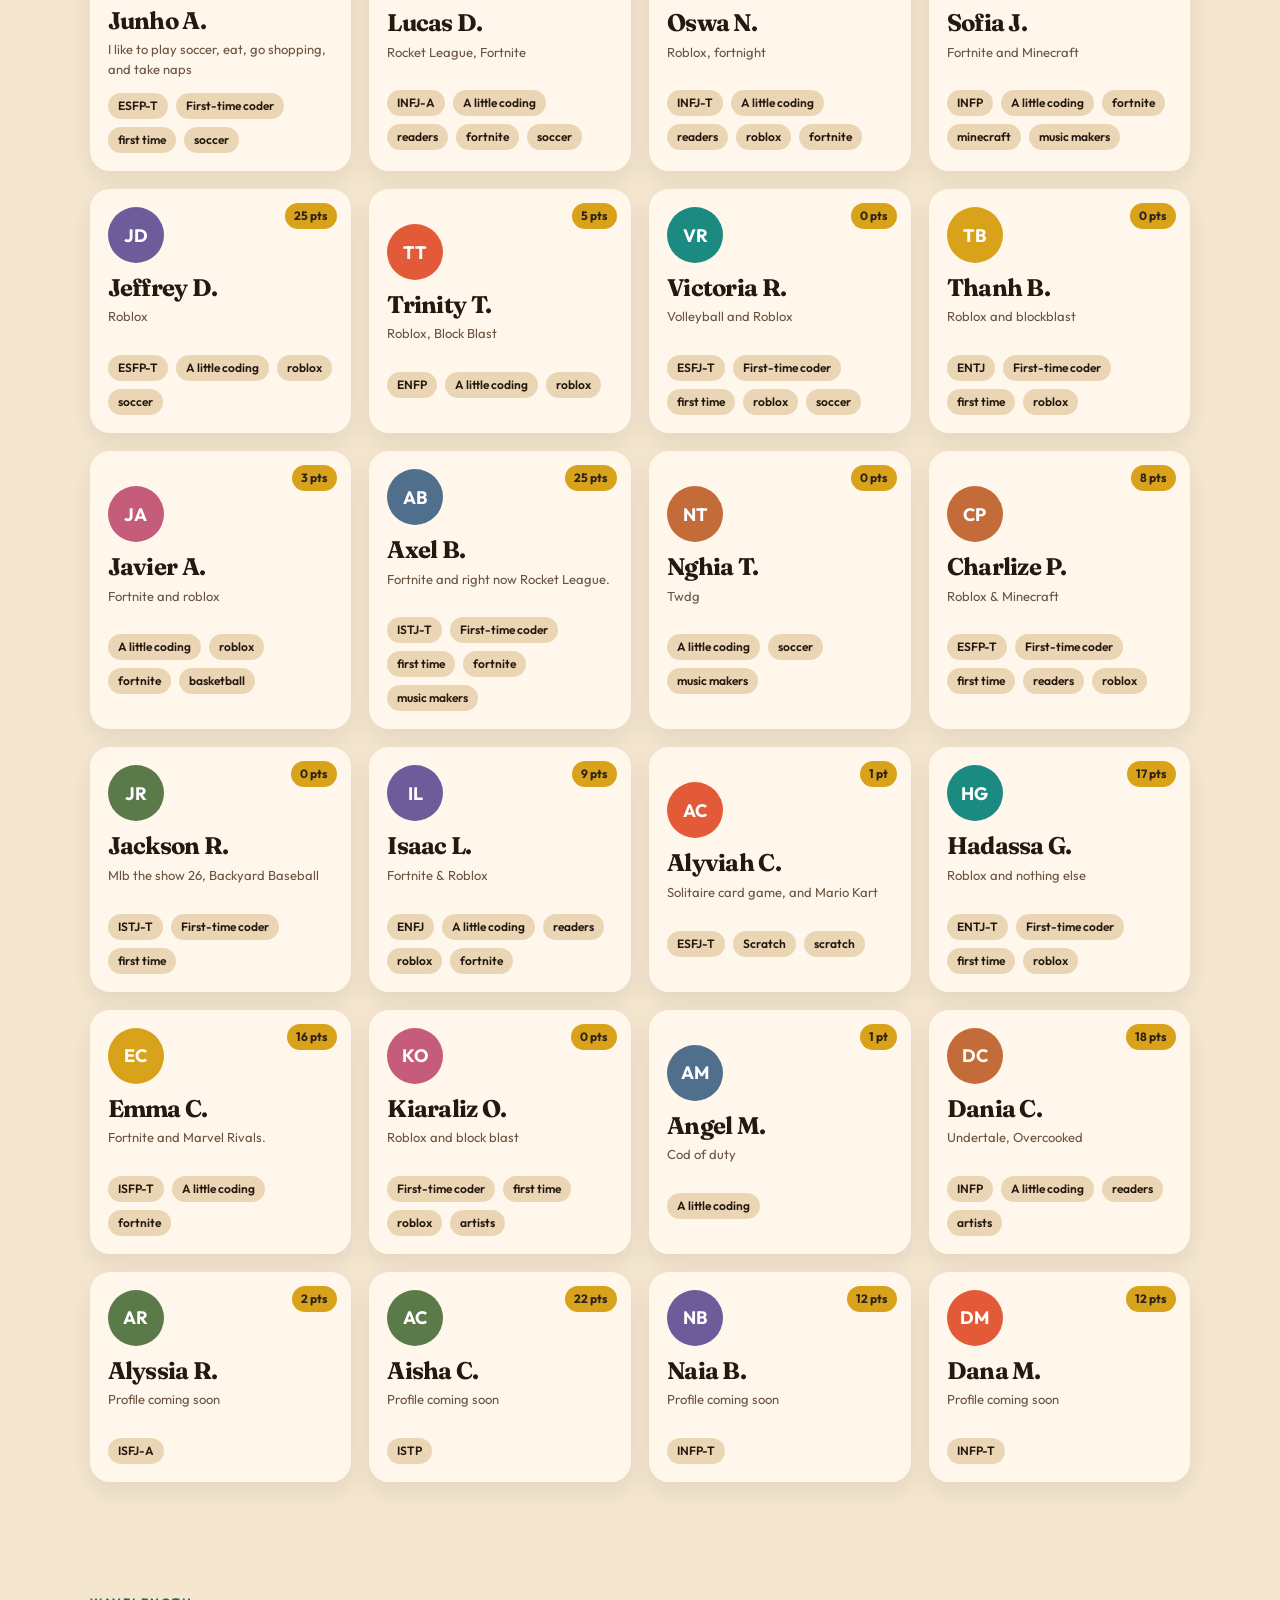
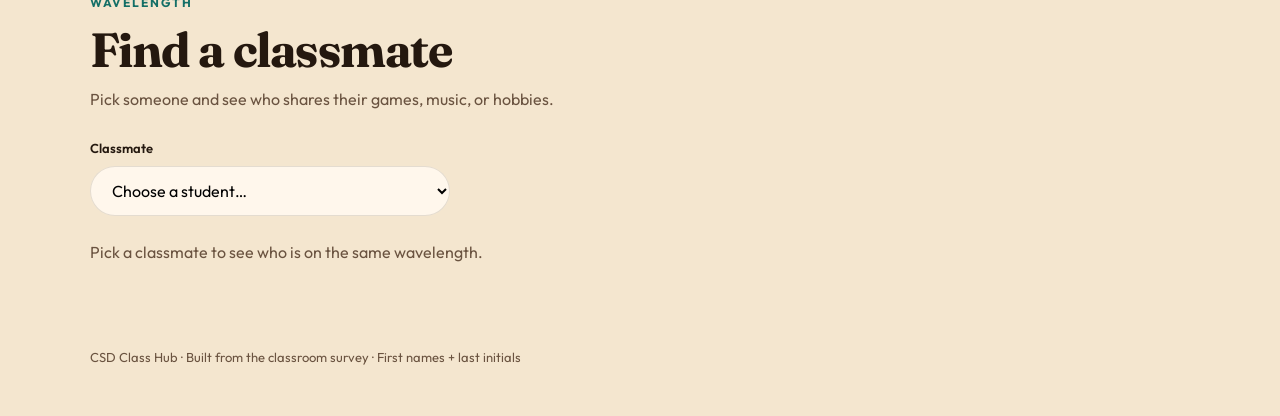
==== commit af571541: "pzza party update" ====
--- a/index.html
+++ b/index.html
@@ -99,7 +99,7 @@
       <section class="section" id="goals">
         <div class="section-head">
           <p class="kicker">Class goal</p>
-          <h2>Our class score. On our way to a Pizza Party!</h2>
+          <h2>Our class score. On our way to a Breakfast Party!</h2>
           <p>
             The class starts at 100. Stay high and the room earns a reward. Drop too far and the
             reward changes — or disappears.
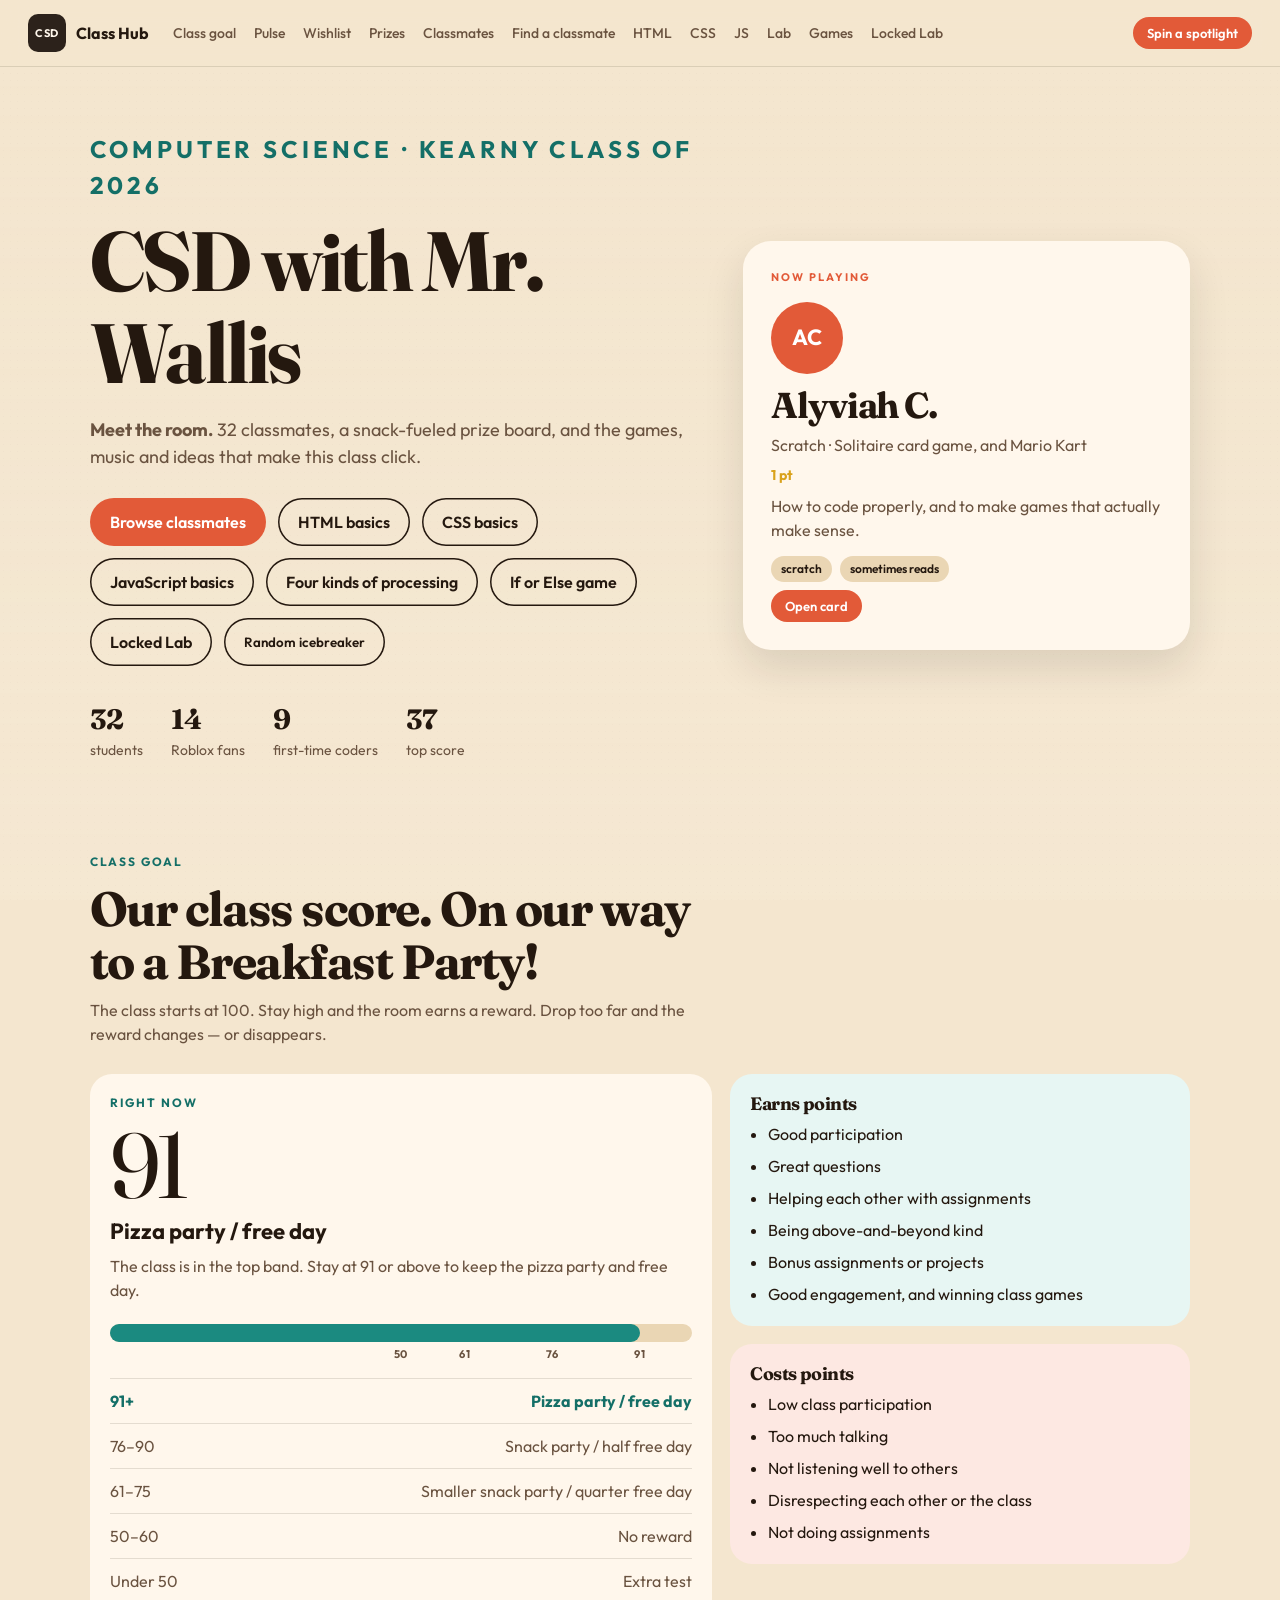
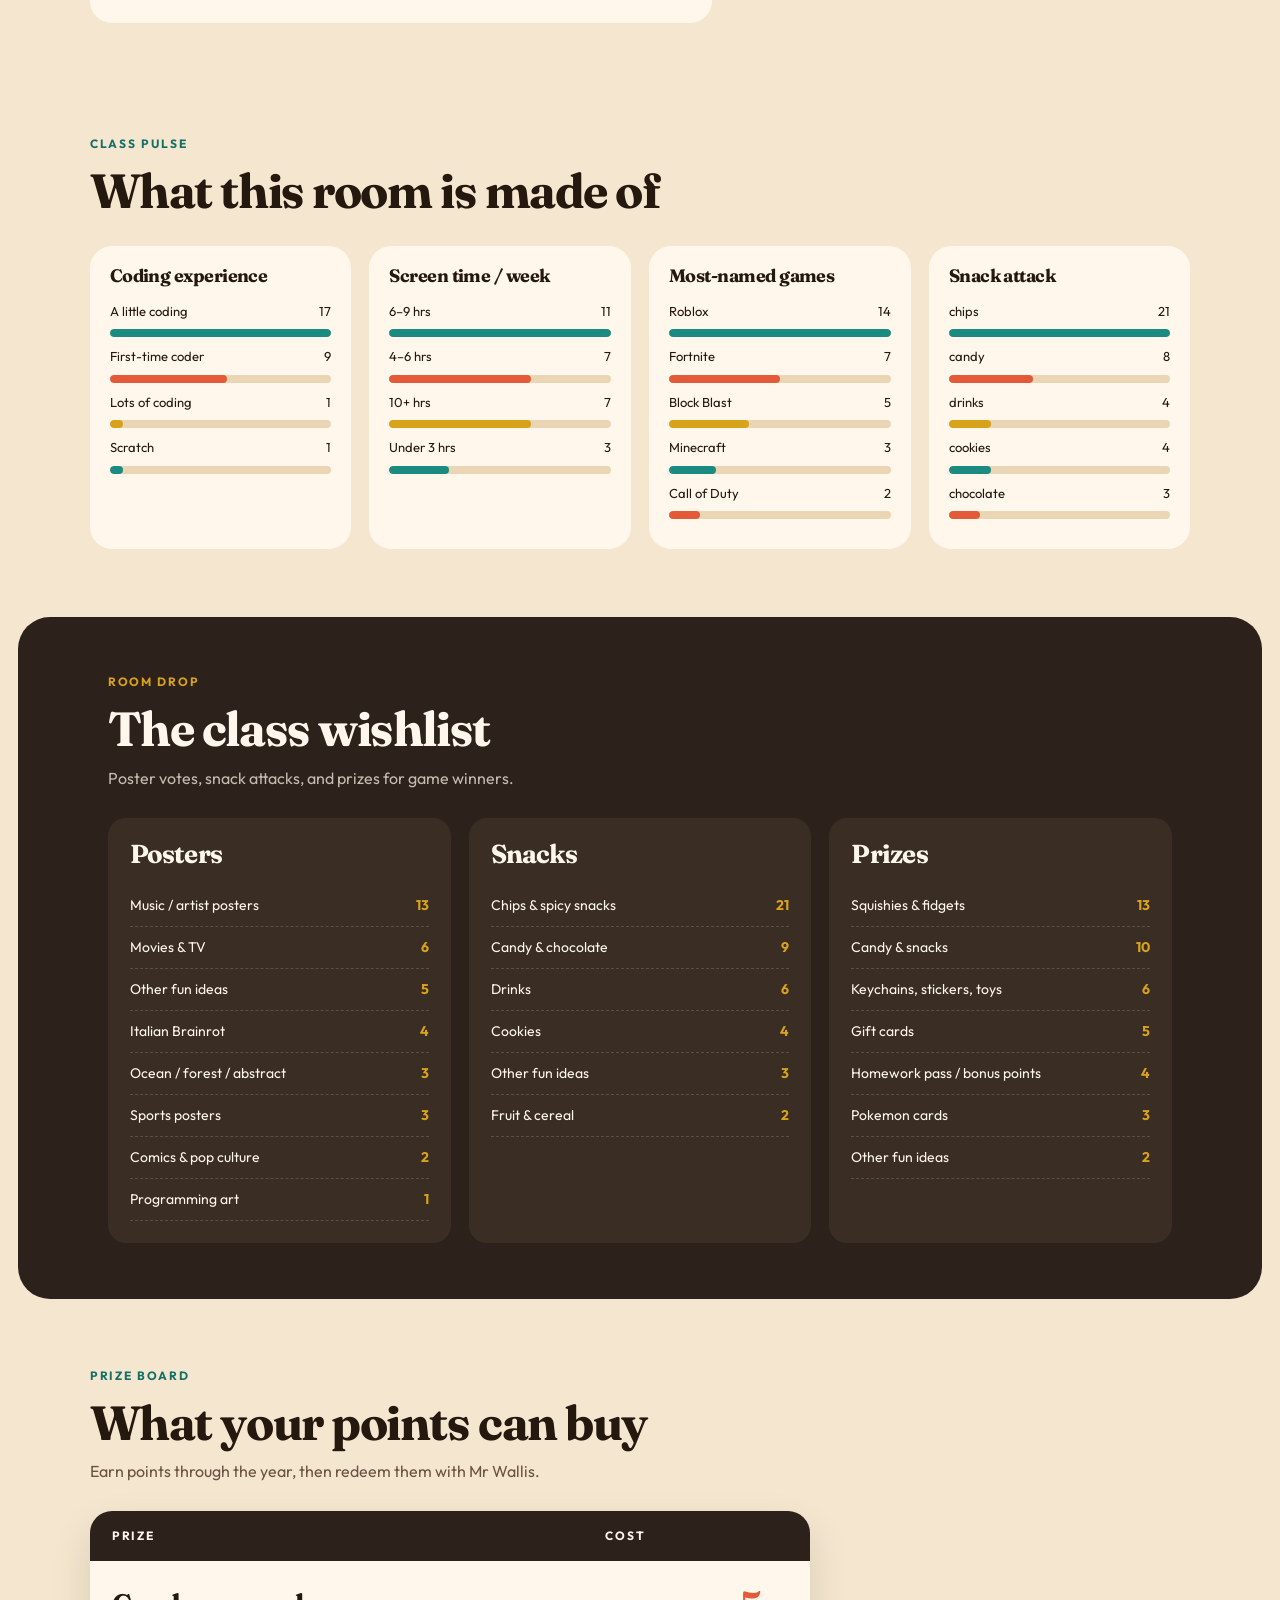
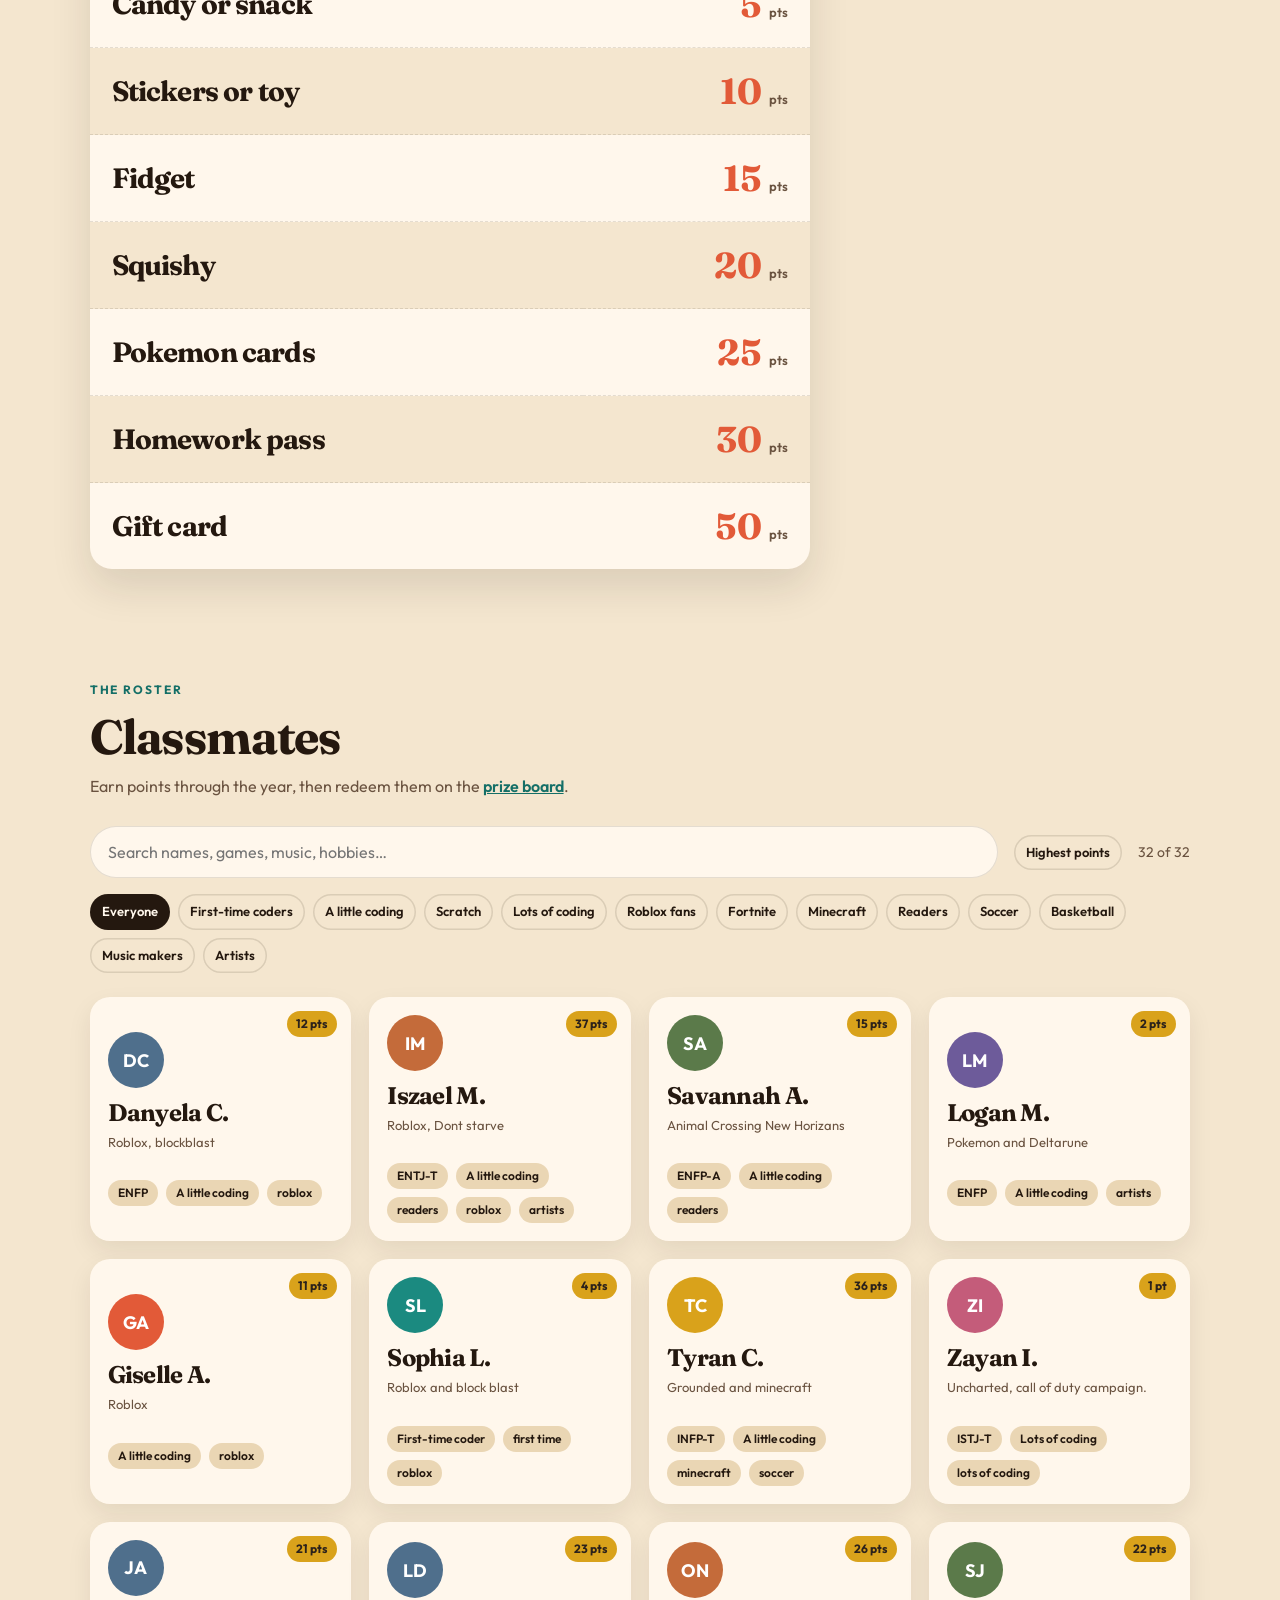
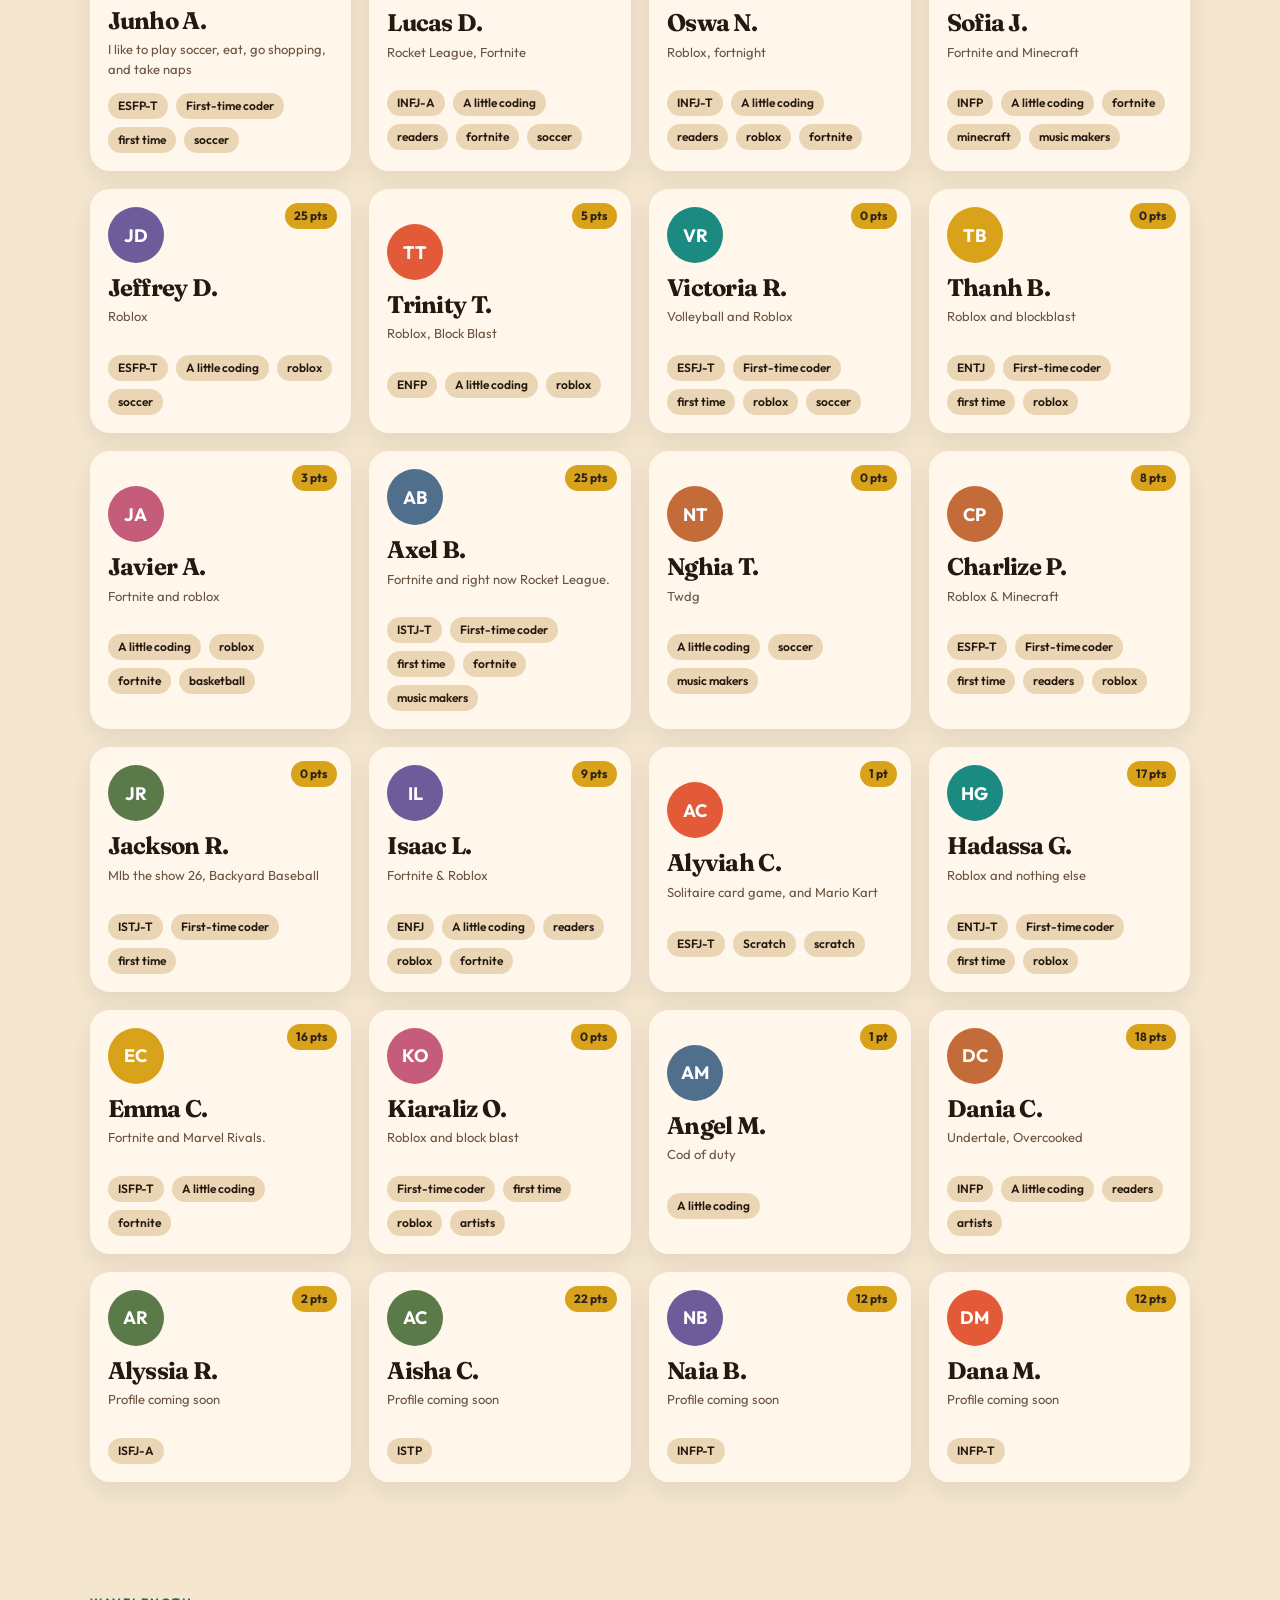
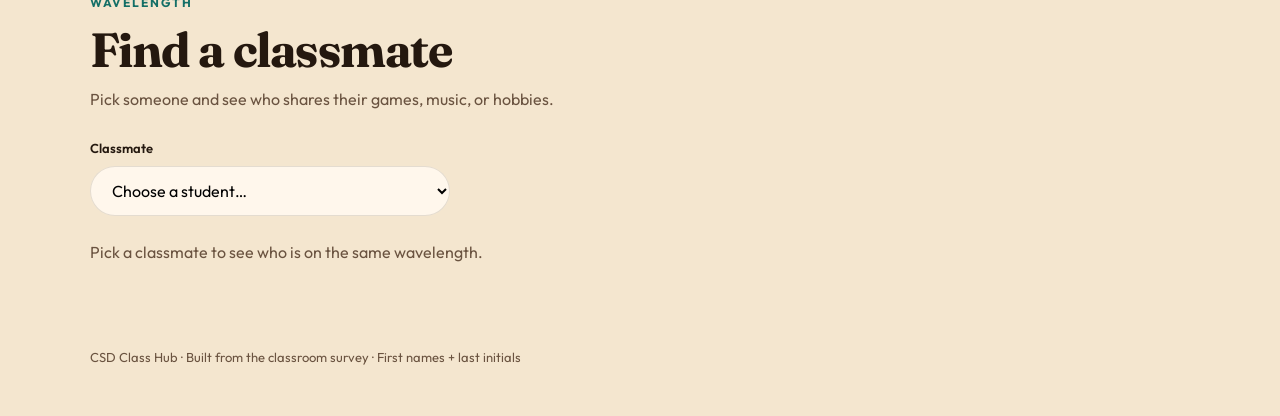
==== commit ba9d6830: "party update" ====
--- a/index.html
+++ b/index.html
@@ -109,7 +109,7 @@
           <article class="panel goal-now">
             <p class="kicker">Right now</p>
             <p class="goal-score" id="goal-score">100</p>
-            <p class="goal-reward" id="goal-reward">Pizza party / free day</p>
+            <p class="goal-reward" id="goal-reward">Breakfast party / free day</p>
             <p class="goal-note" id="goal-note"></p>
             <div class="goal-meter" aria-hidden="true">
               <div class="goal-meter-fill" id="goal-meter-fill"></div>
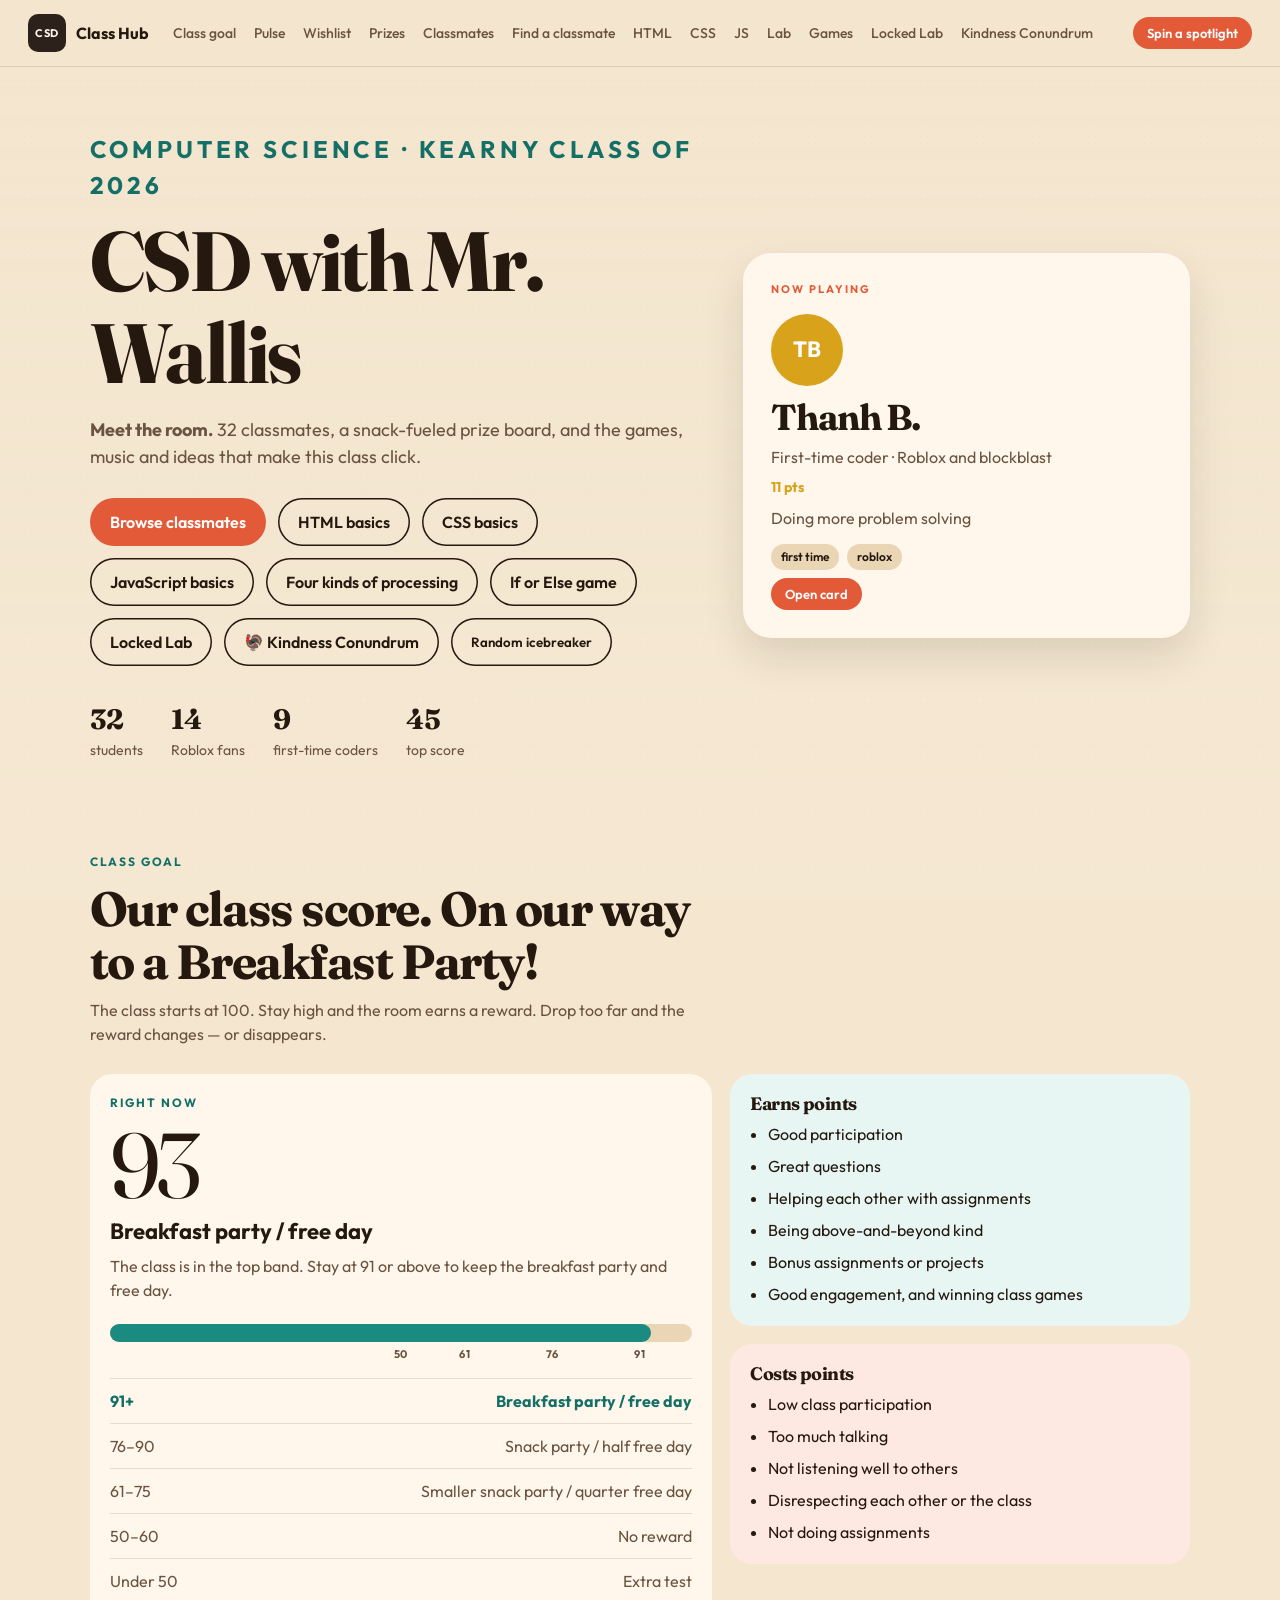
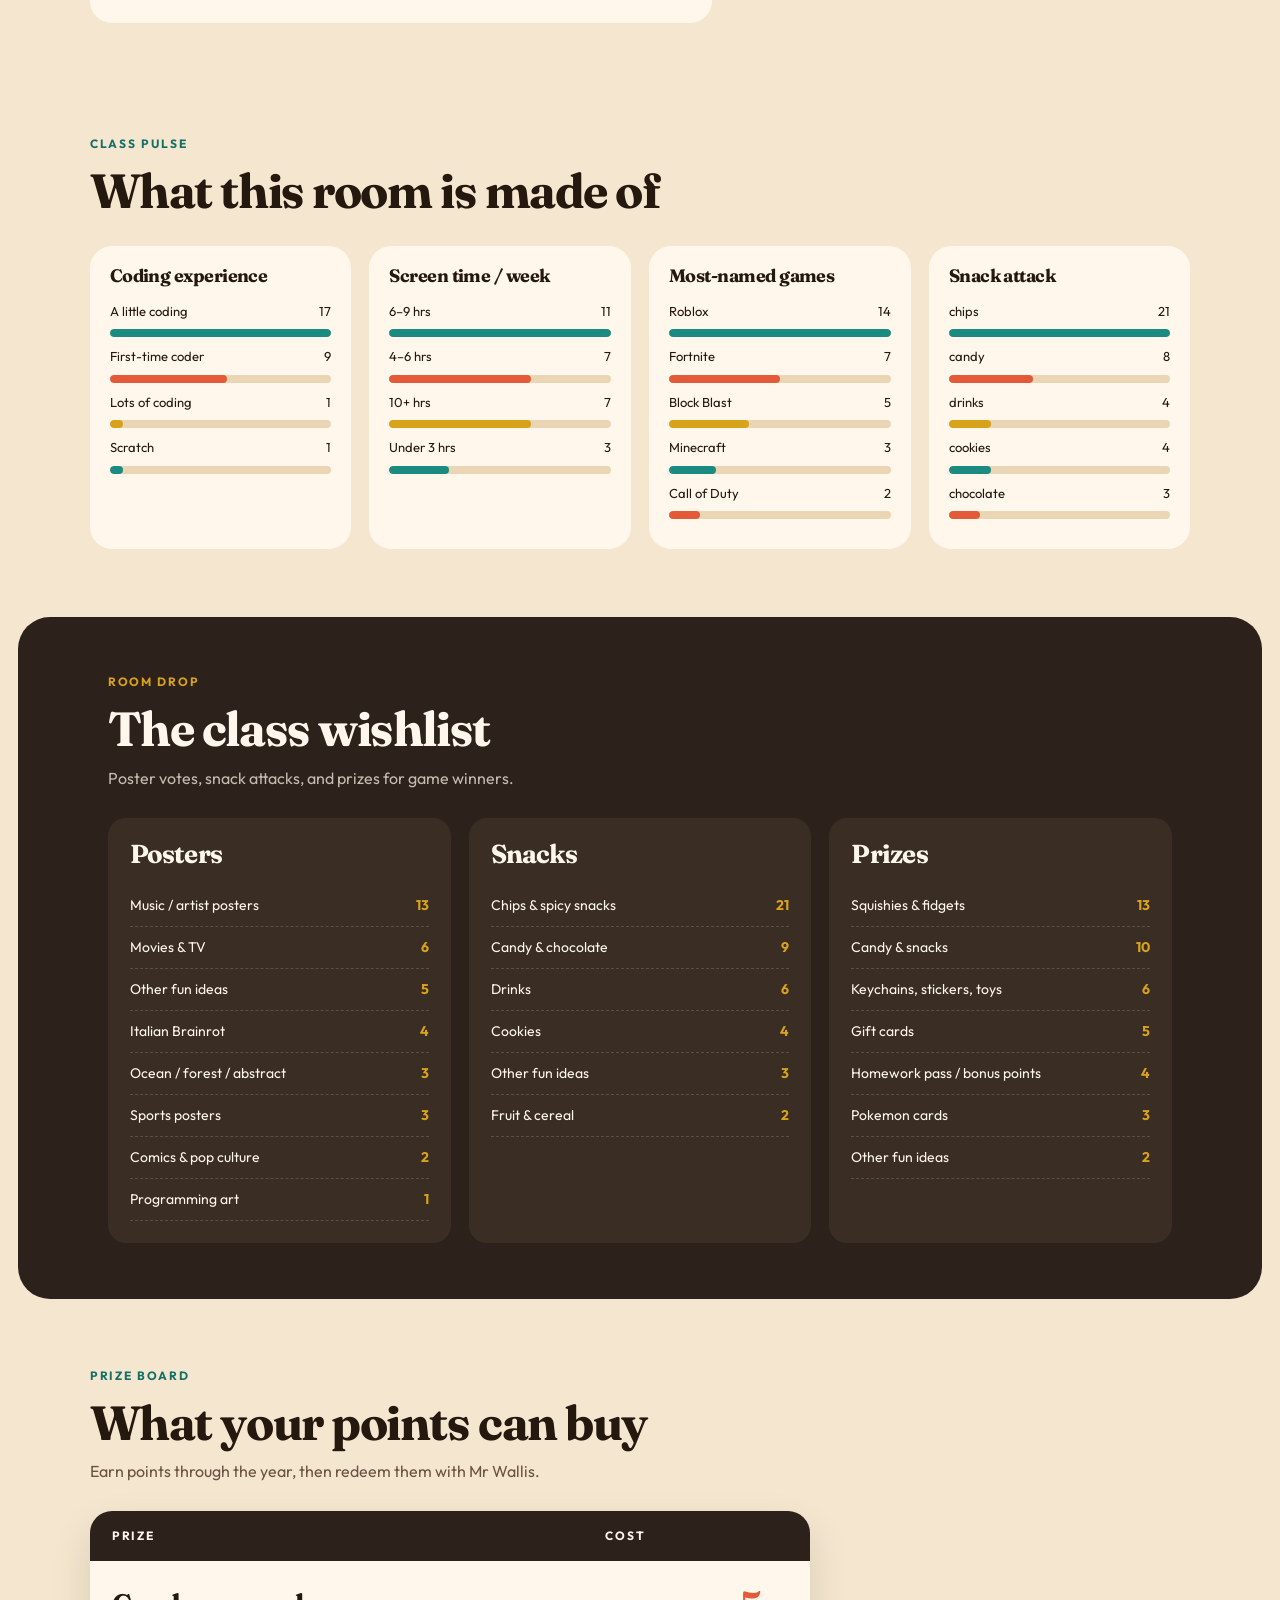
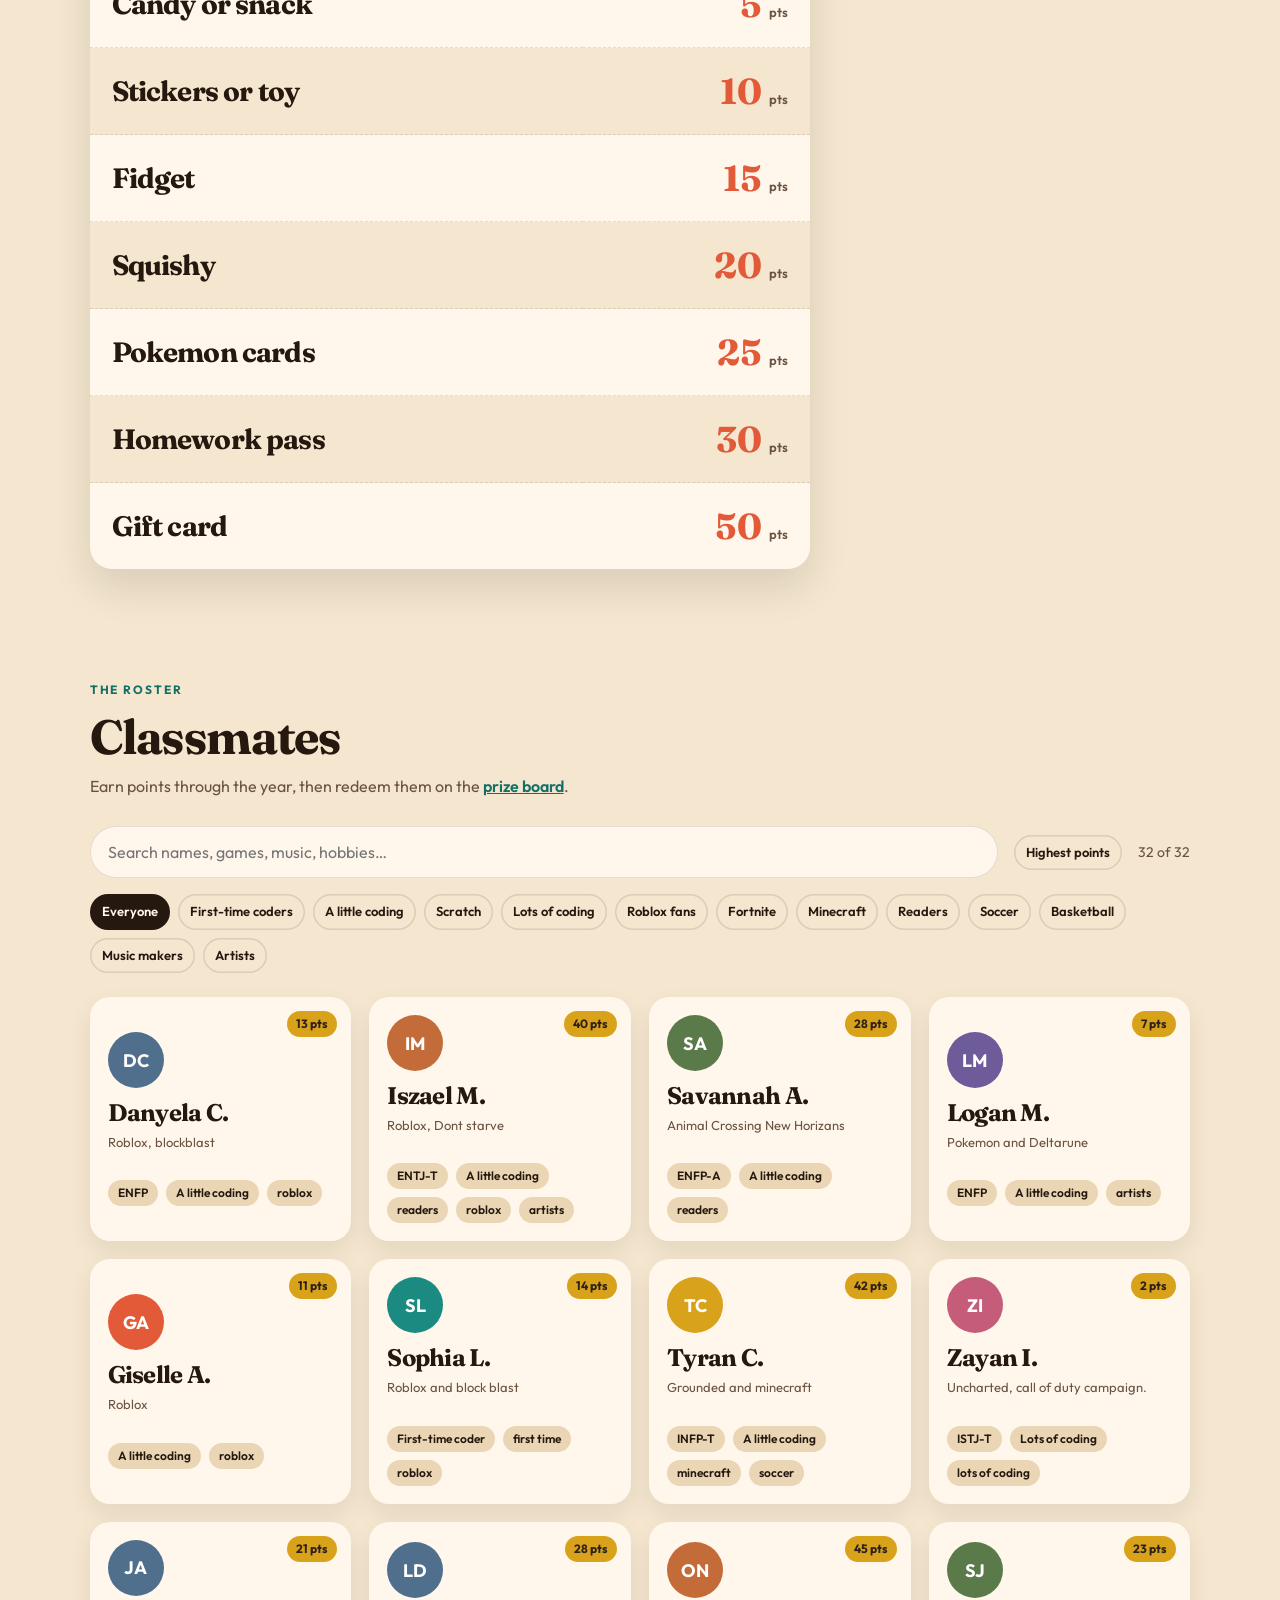
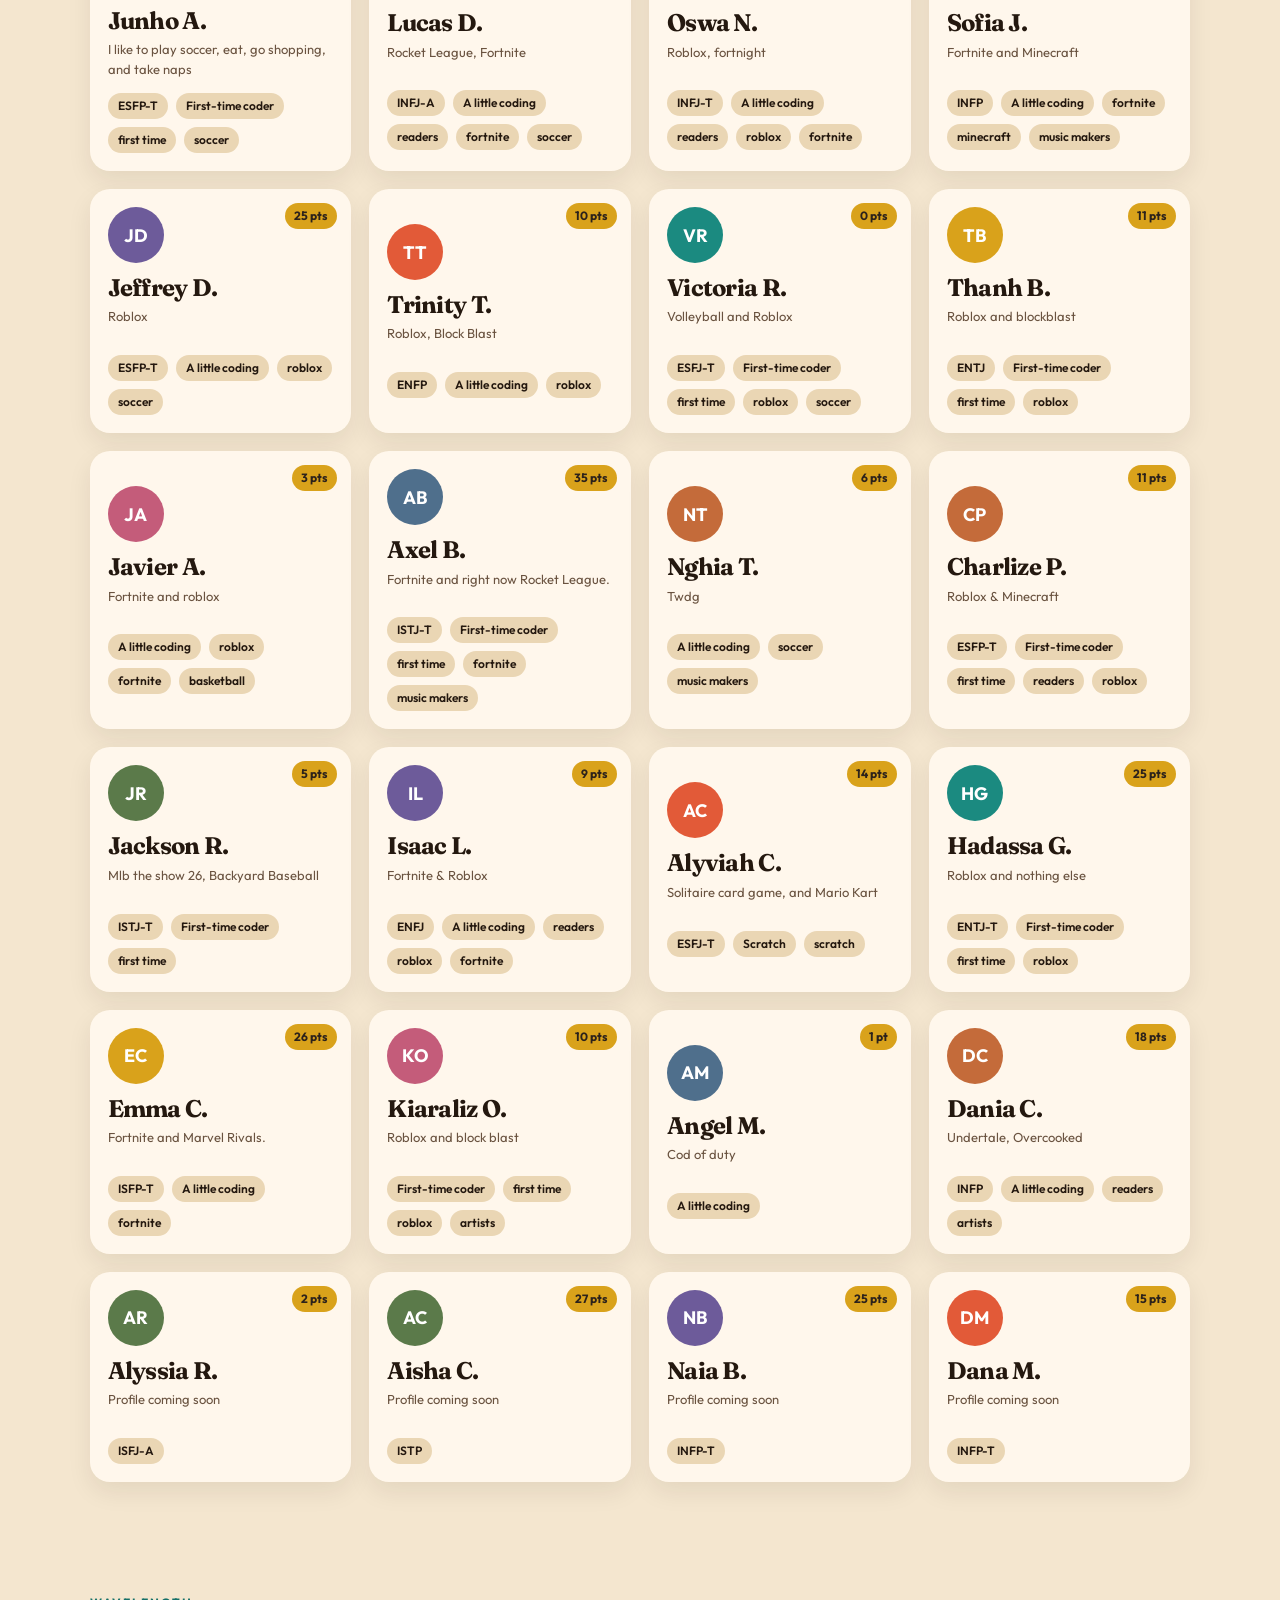
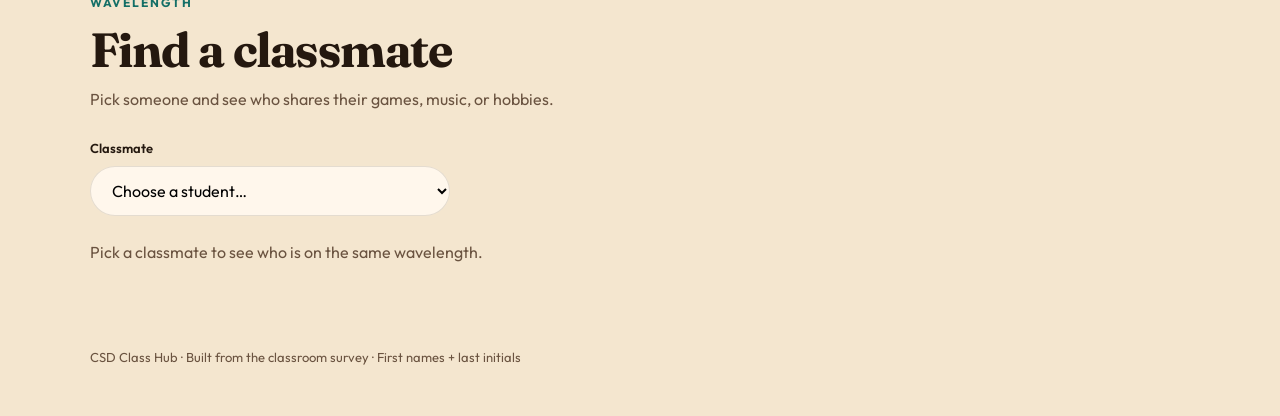
==== commit af99a8d3: "new kindness game" ====
--- a/index.html
+++ b/index.html
@@ -33,6 +33,7 @@
         <a href="lab.html">Lab</a>
         <a href="games.html">Games</a>
         <a href="escape.html">Locked Lab</a>
+        <a href="kindness.html">Kindness Conundrum</a>
       </nav>
       <a class="btn btn-tiny btn-ghost topbar-extra" href="html.html">HTML</a>
       <a class="btn btn-tiny btn-ghost topbar-extra" href="css.html">CSS</a>
@@ -40,6 +41,7 @@
       <a class="btn btn-tiny btn-ghost topbar-extra" href="lab.html">Lab</a>
       <a class="btn btn-tiny btn-ghost topbar-extra" href="games.html">Games</a>
       <a class="btn btn-tiny btn-ghost topbar-extra" href="escape.html">Locked Lab</a>
+      <a class="btn btn-tiny btn-ghost topbar-extra" href="kindness.html">Kindness Conundrum</a>
       <span id="points-tools" class="points-tools" hidden>
         <button class="btn btn-tiny btn-ghost" type="button" data-points-export>
           Export points
@@ -74,6 +76,7 @@
             <a class="btn btn-ghost" href="lab.html">Four kinds of processing</a>
             <a class="btn btn-ghost" href="games.html">If or Else game</a>
             <a class="btn btn-ghost" href="escape.html">Locked Lab</a>
+            <a class="btn btn-ghost" href="kindness.html">🦃 Kindness Conundrum</a>
             <button class="btn btn-ghost" type="button" data-spotlight>Random icebreaker</button>
           </div>
           <ul class="hero-stats">
